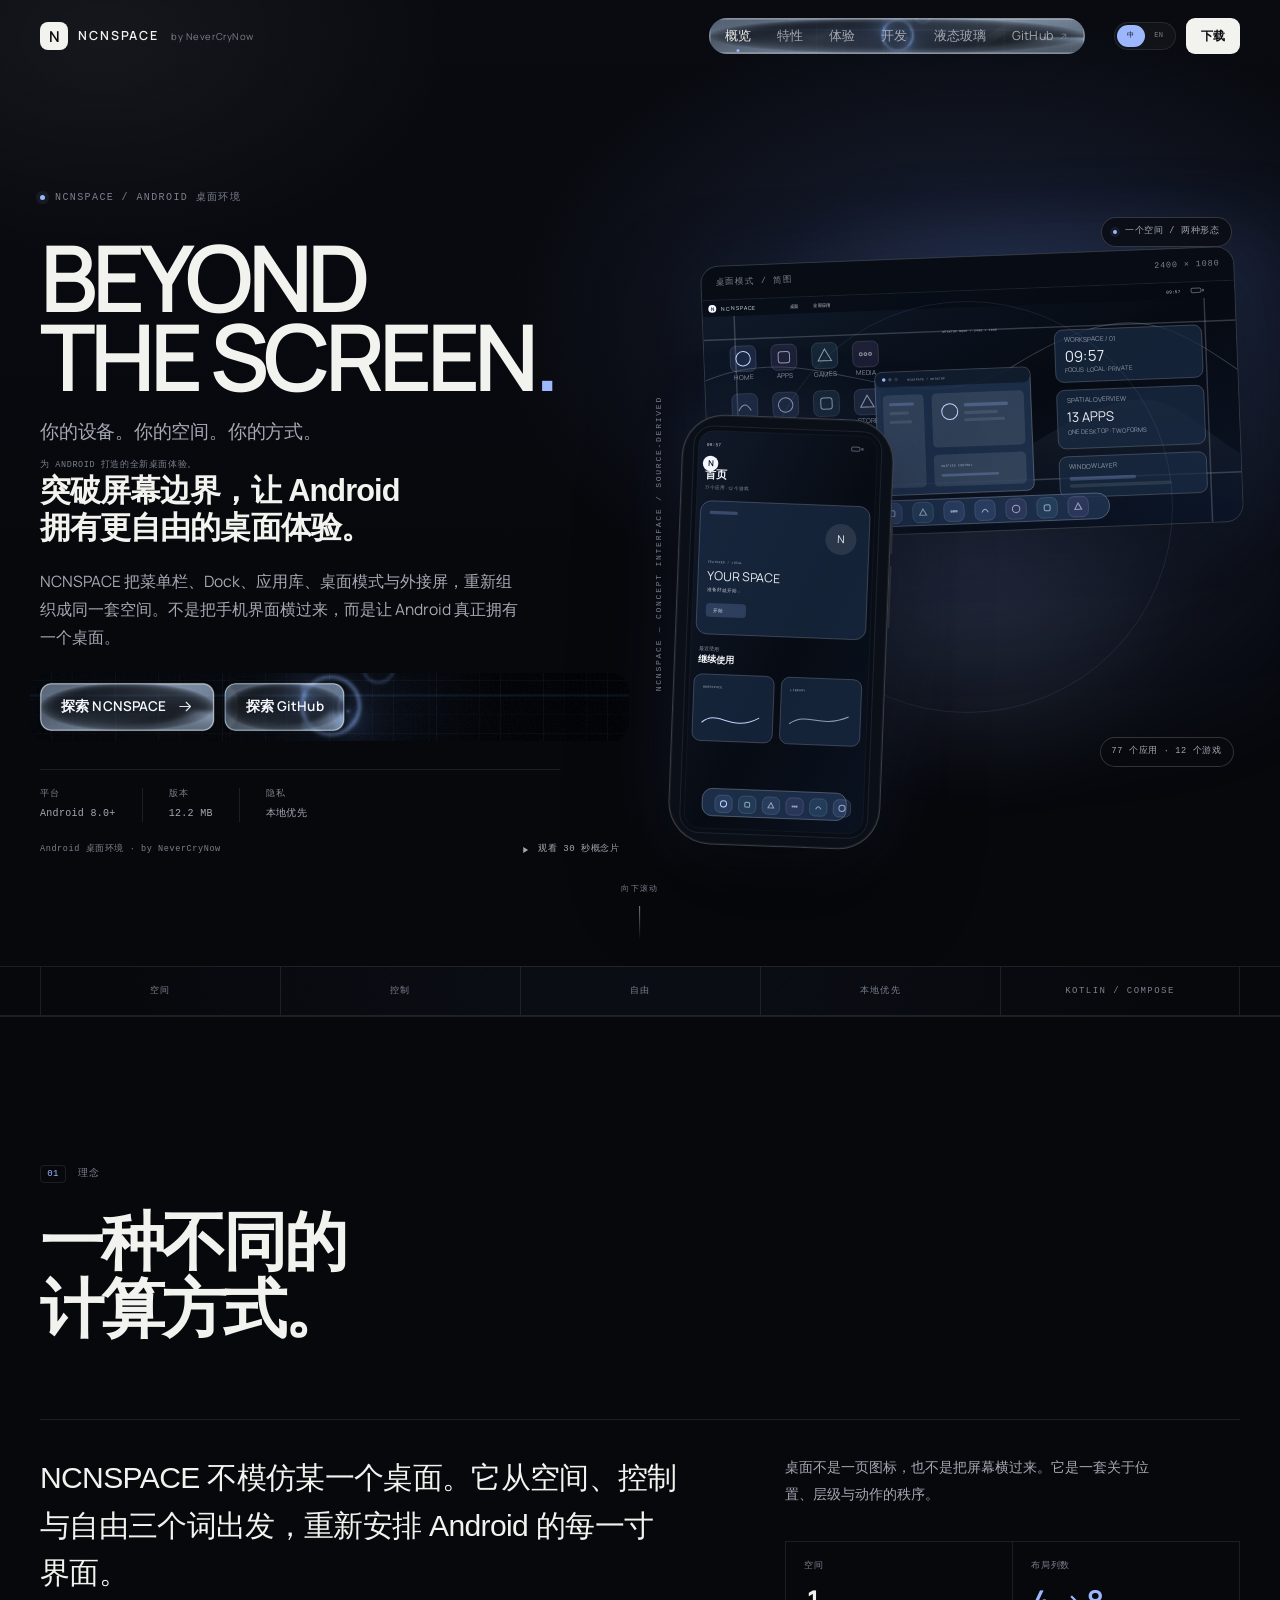
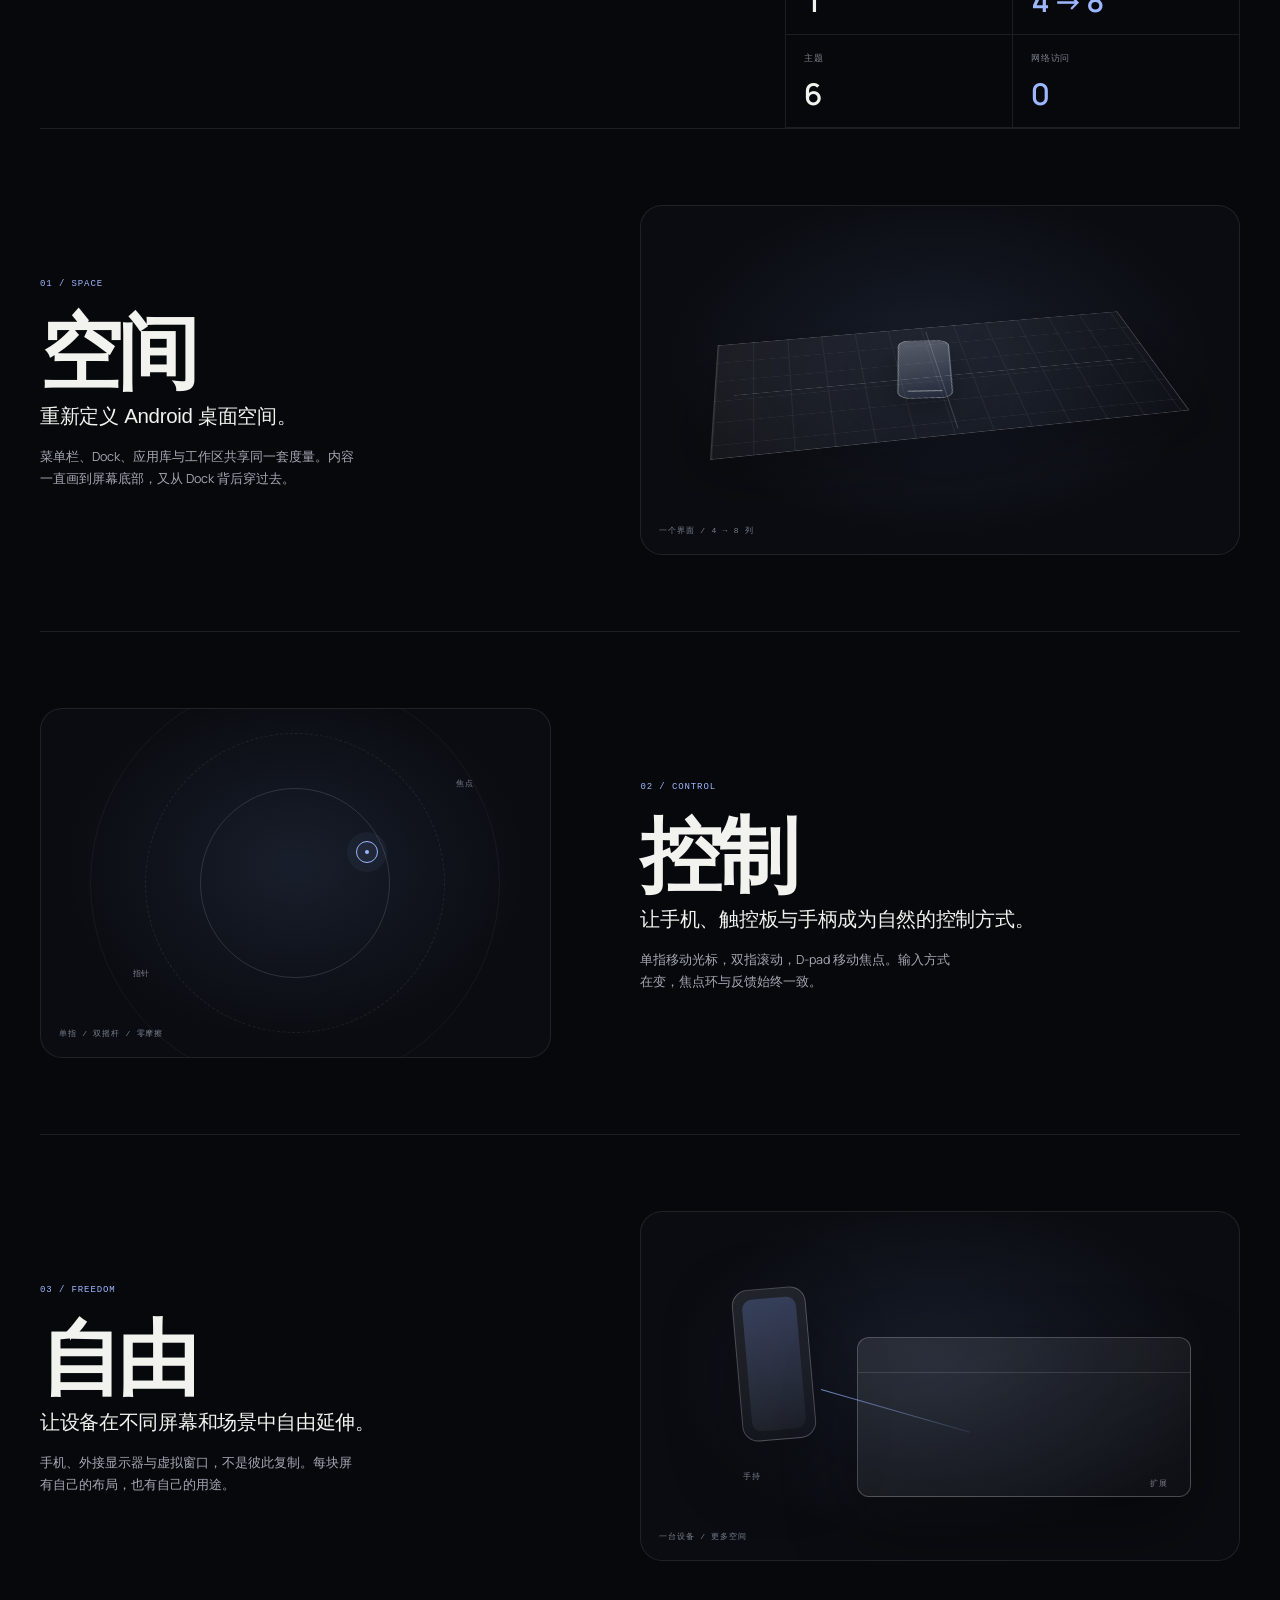
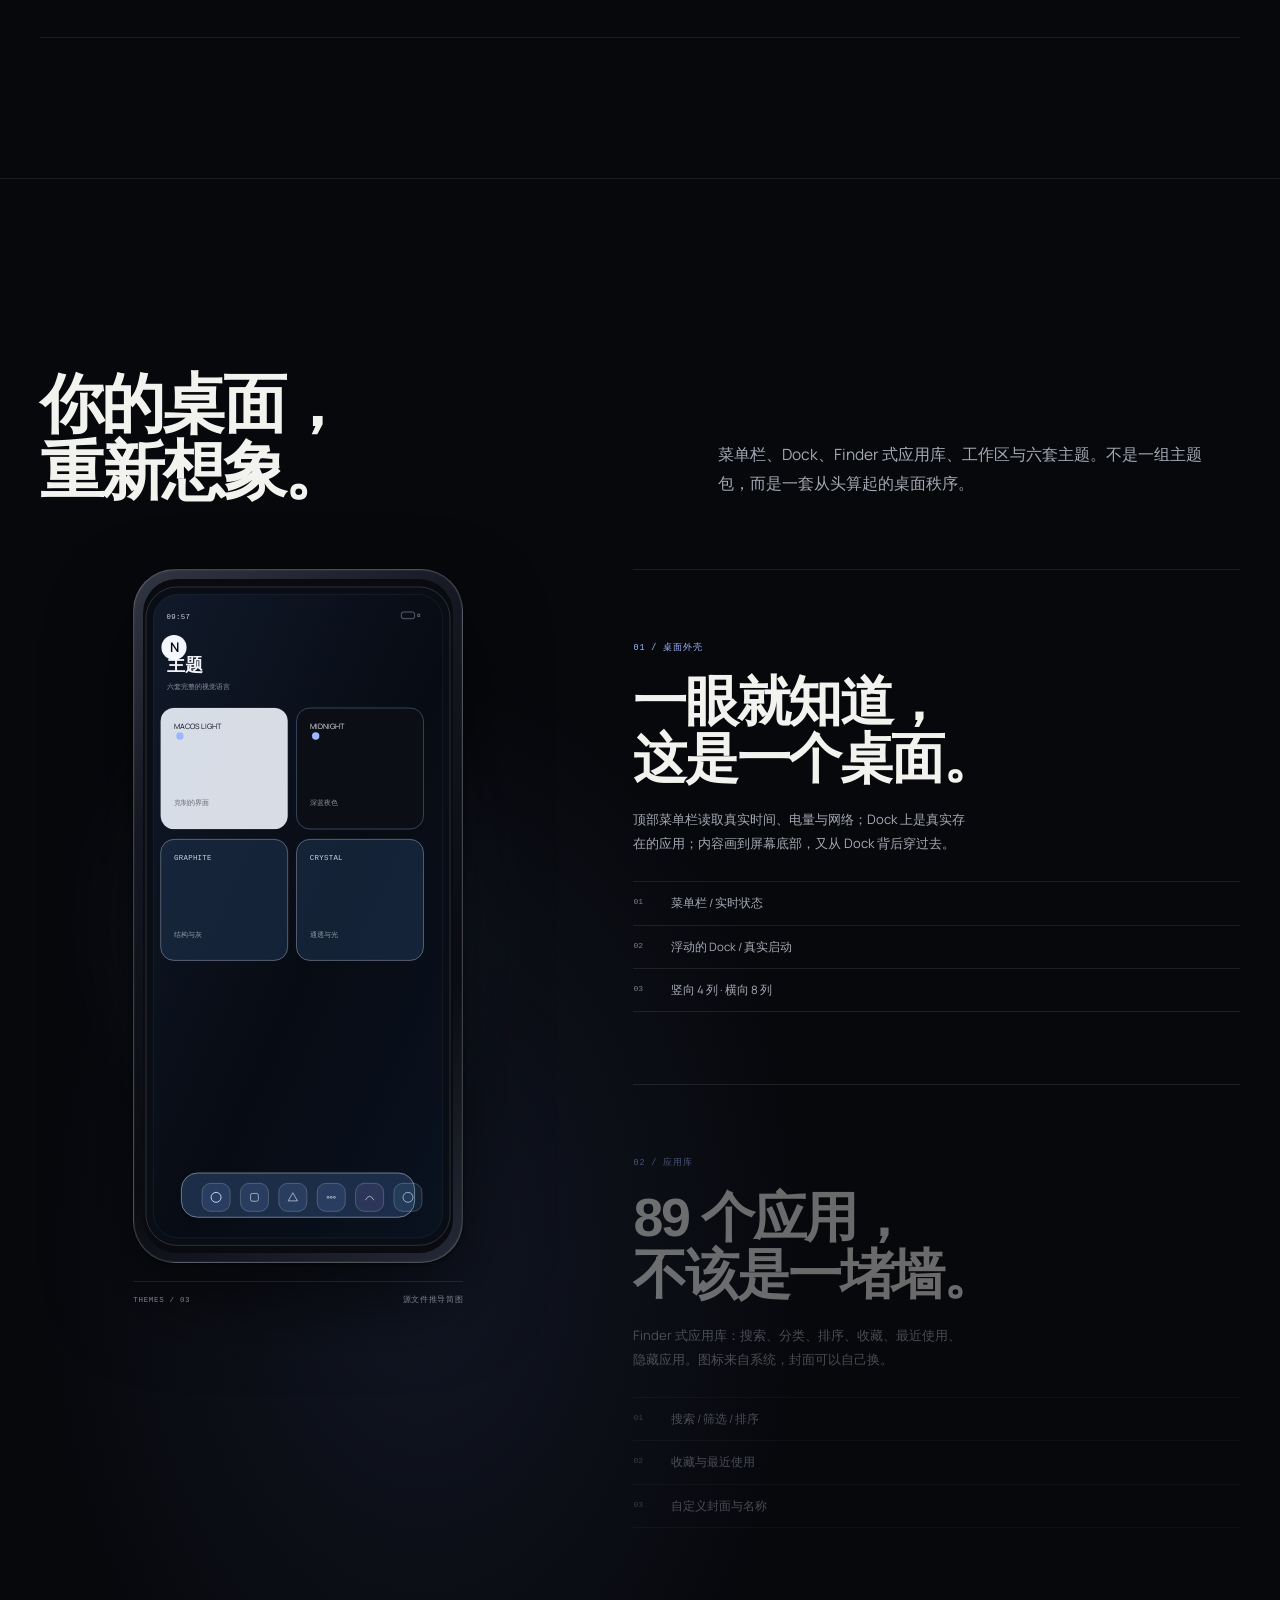
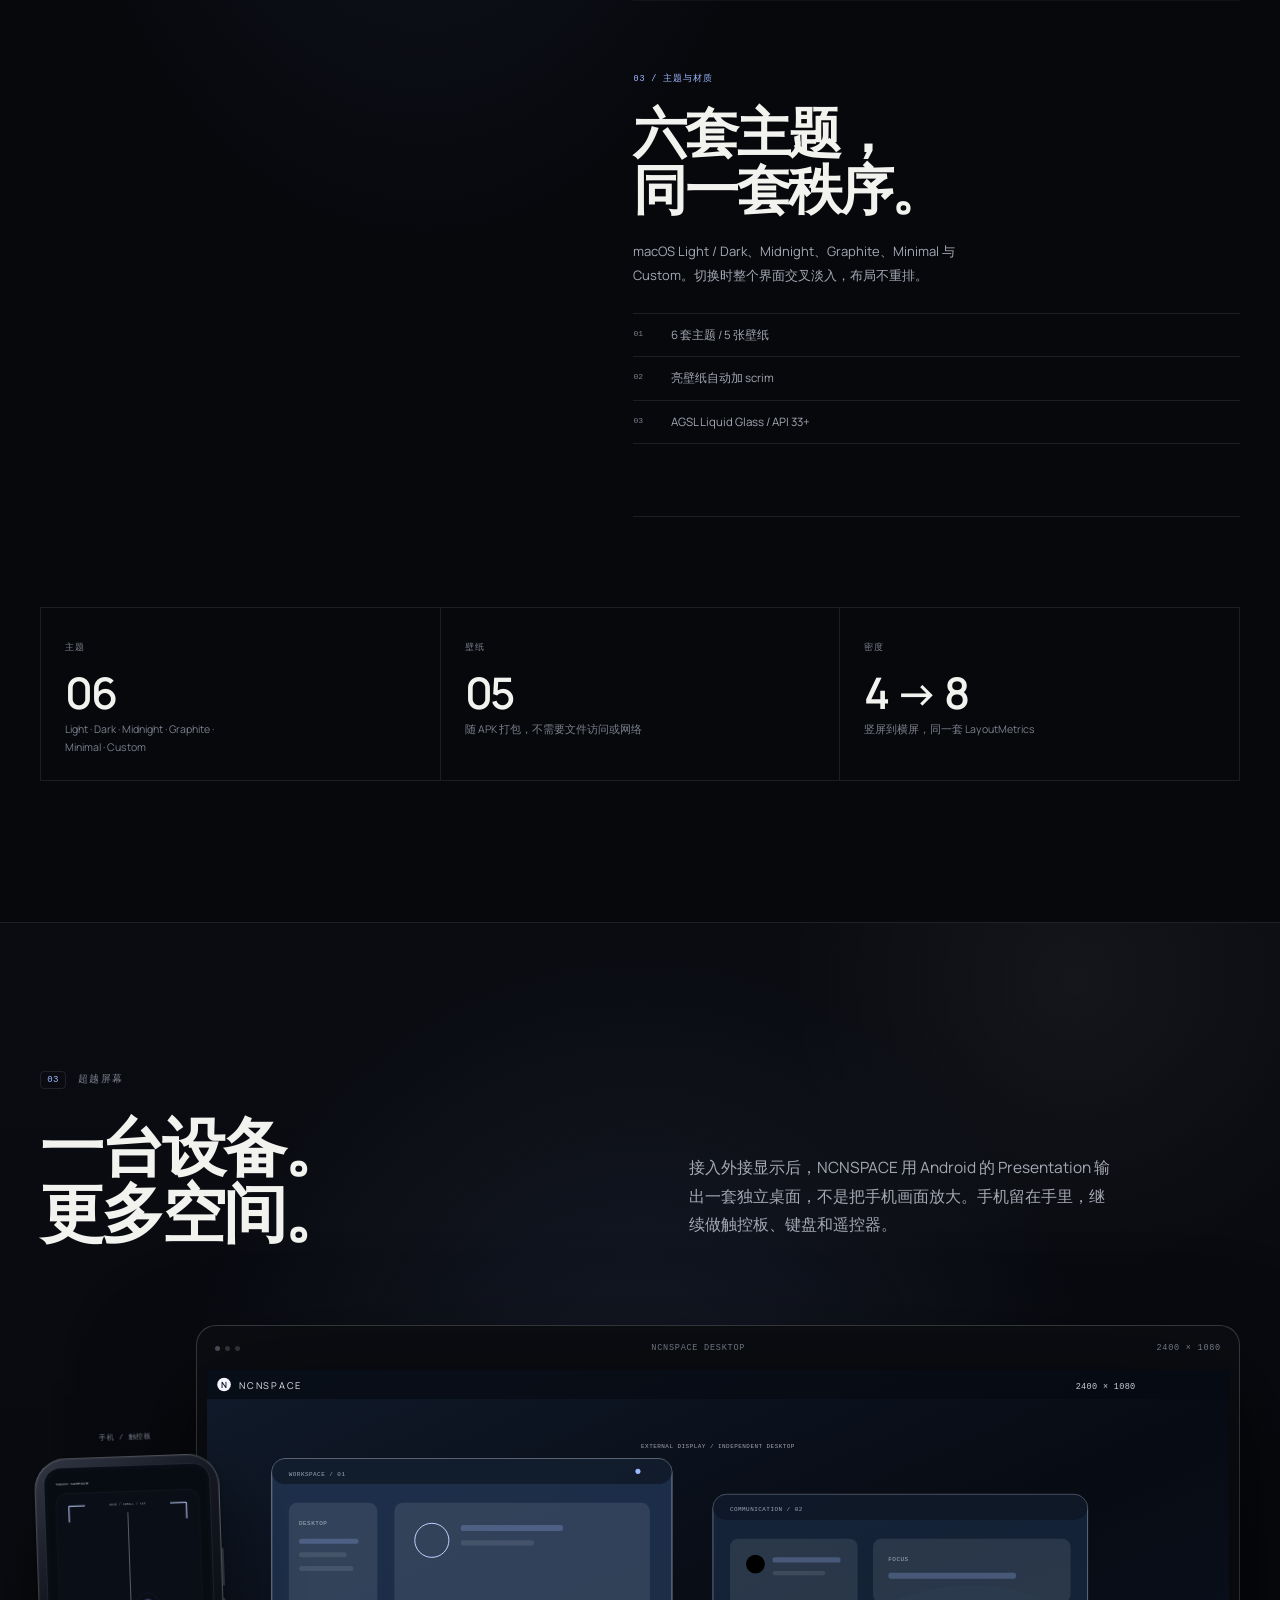
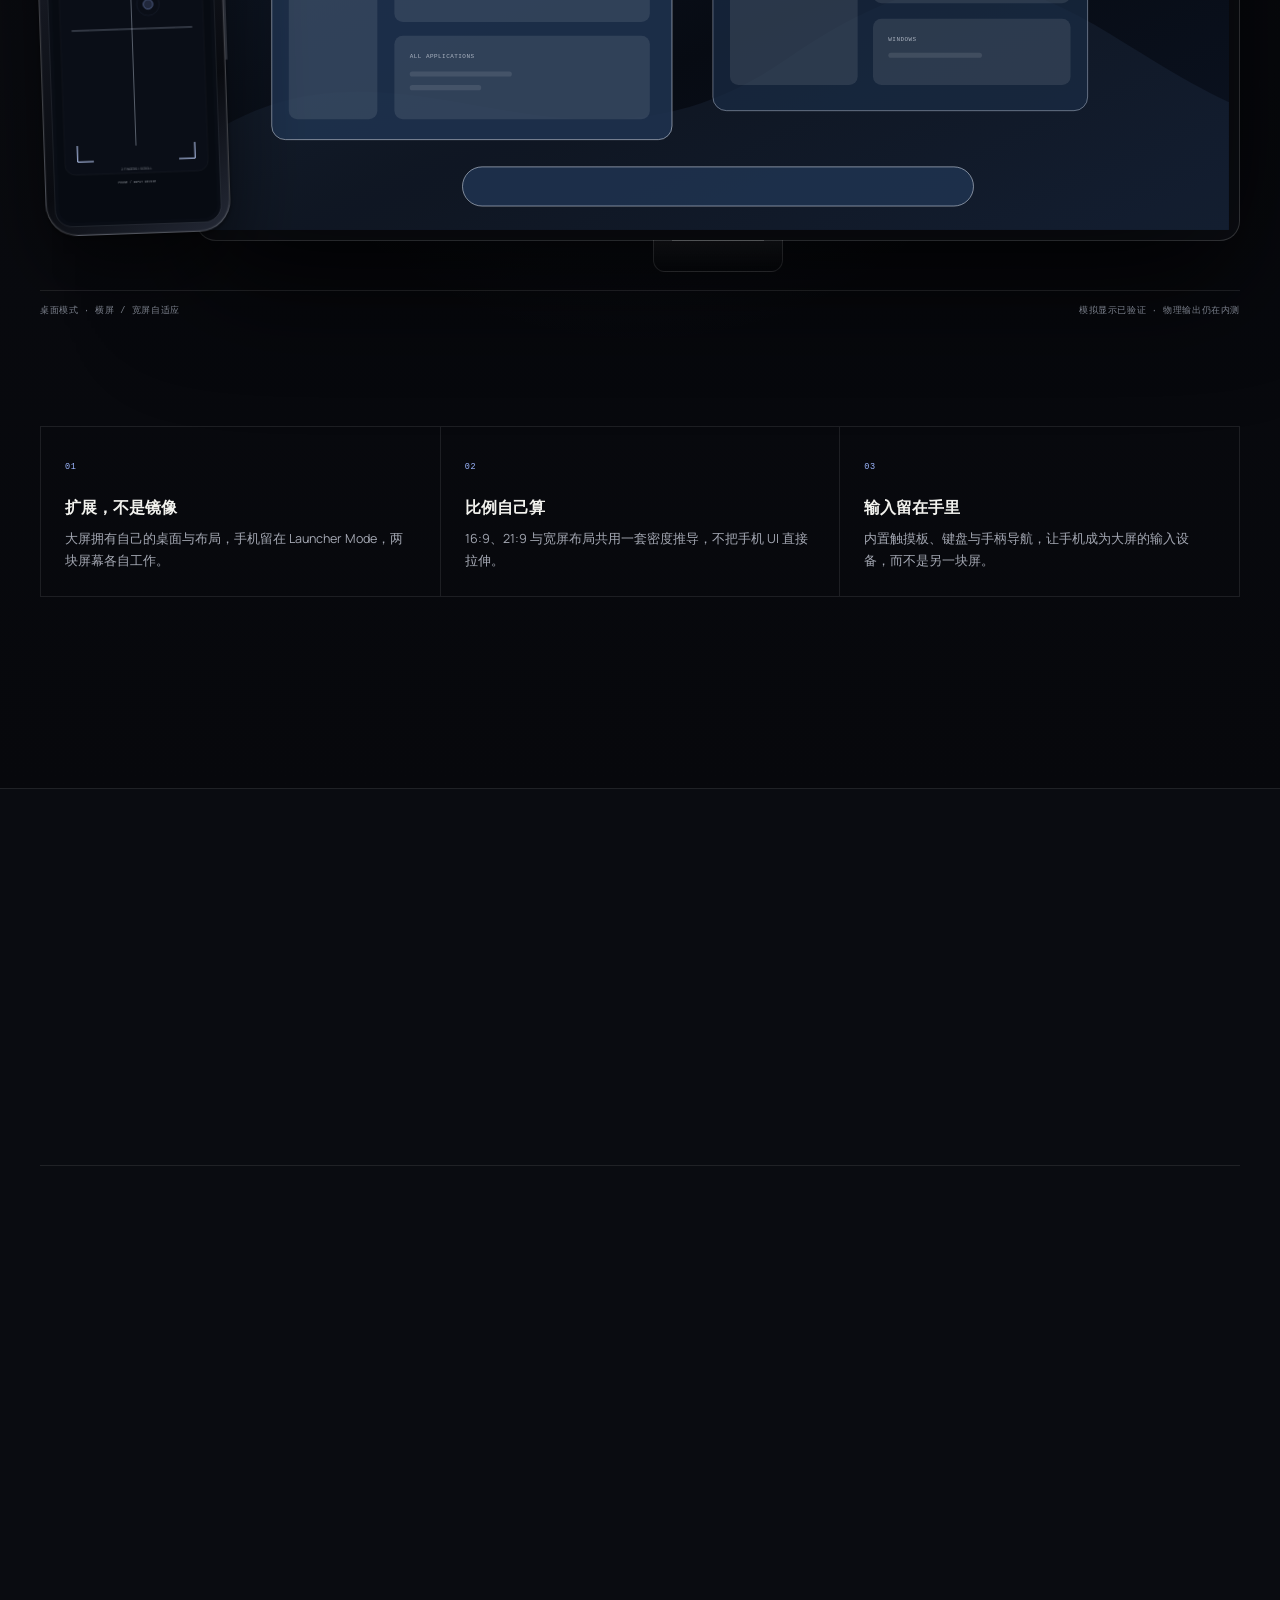
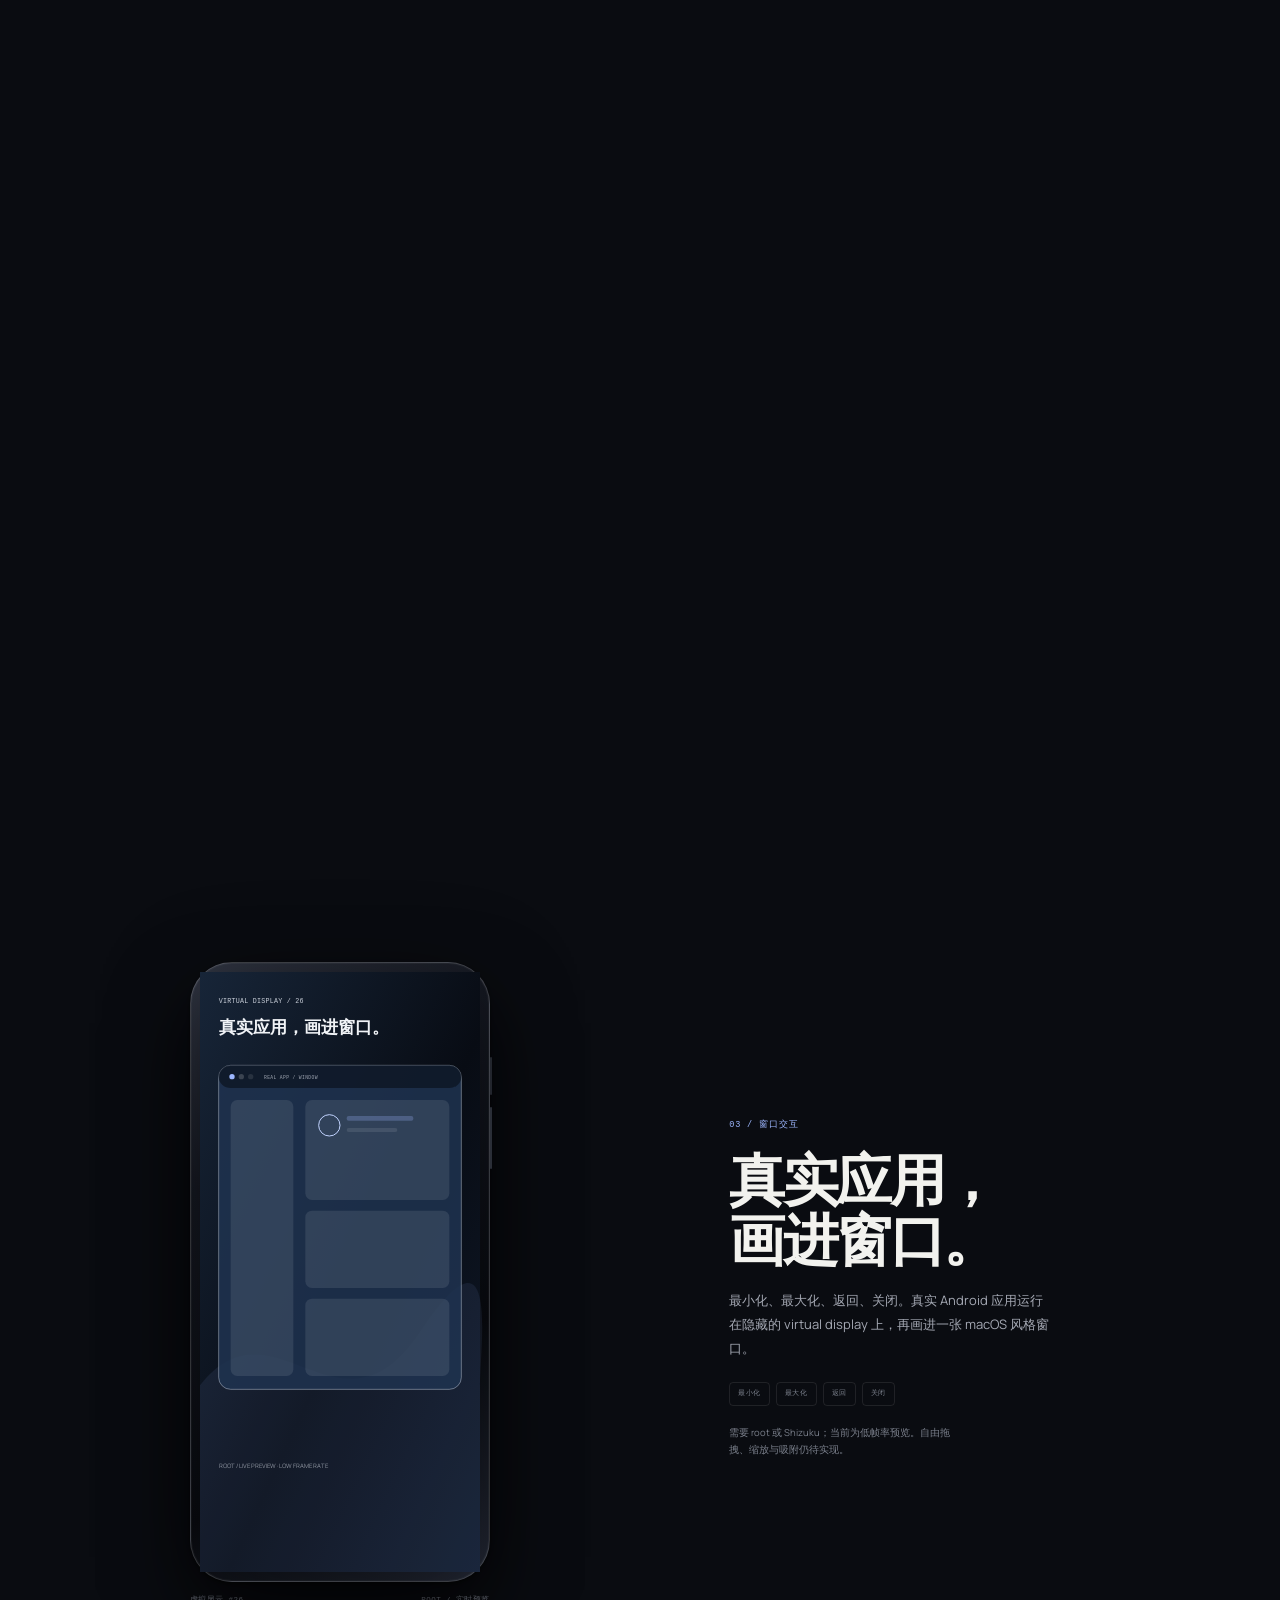
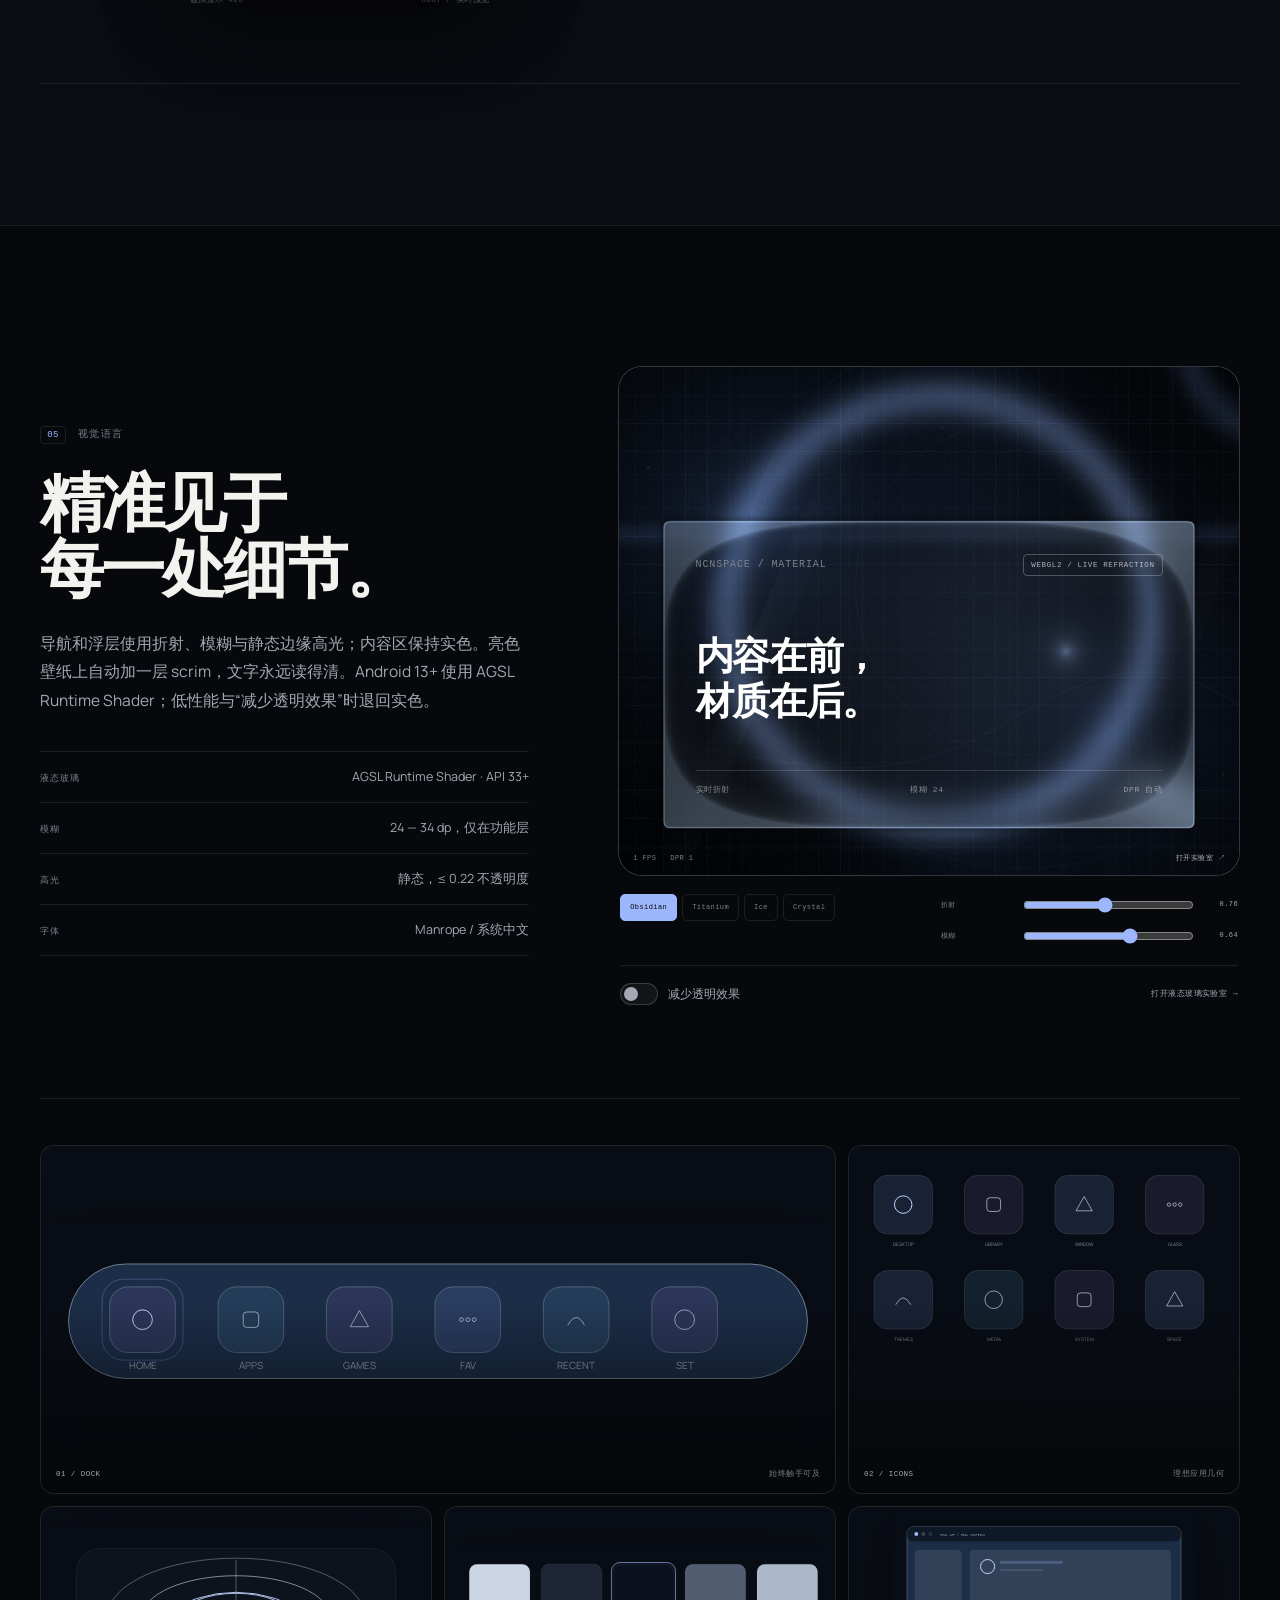
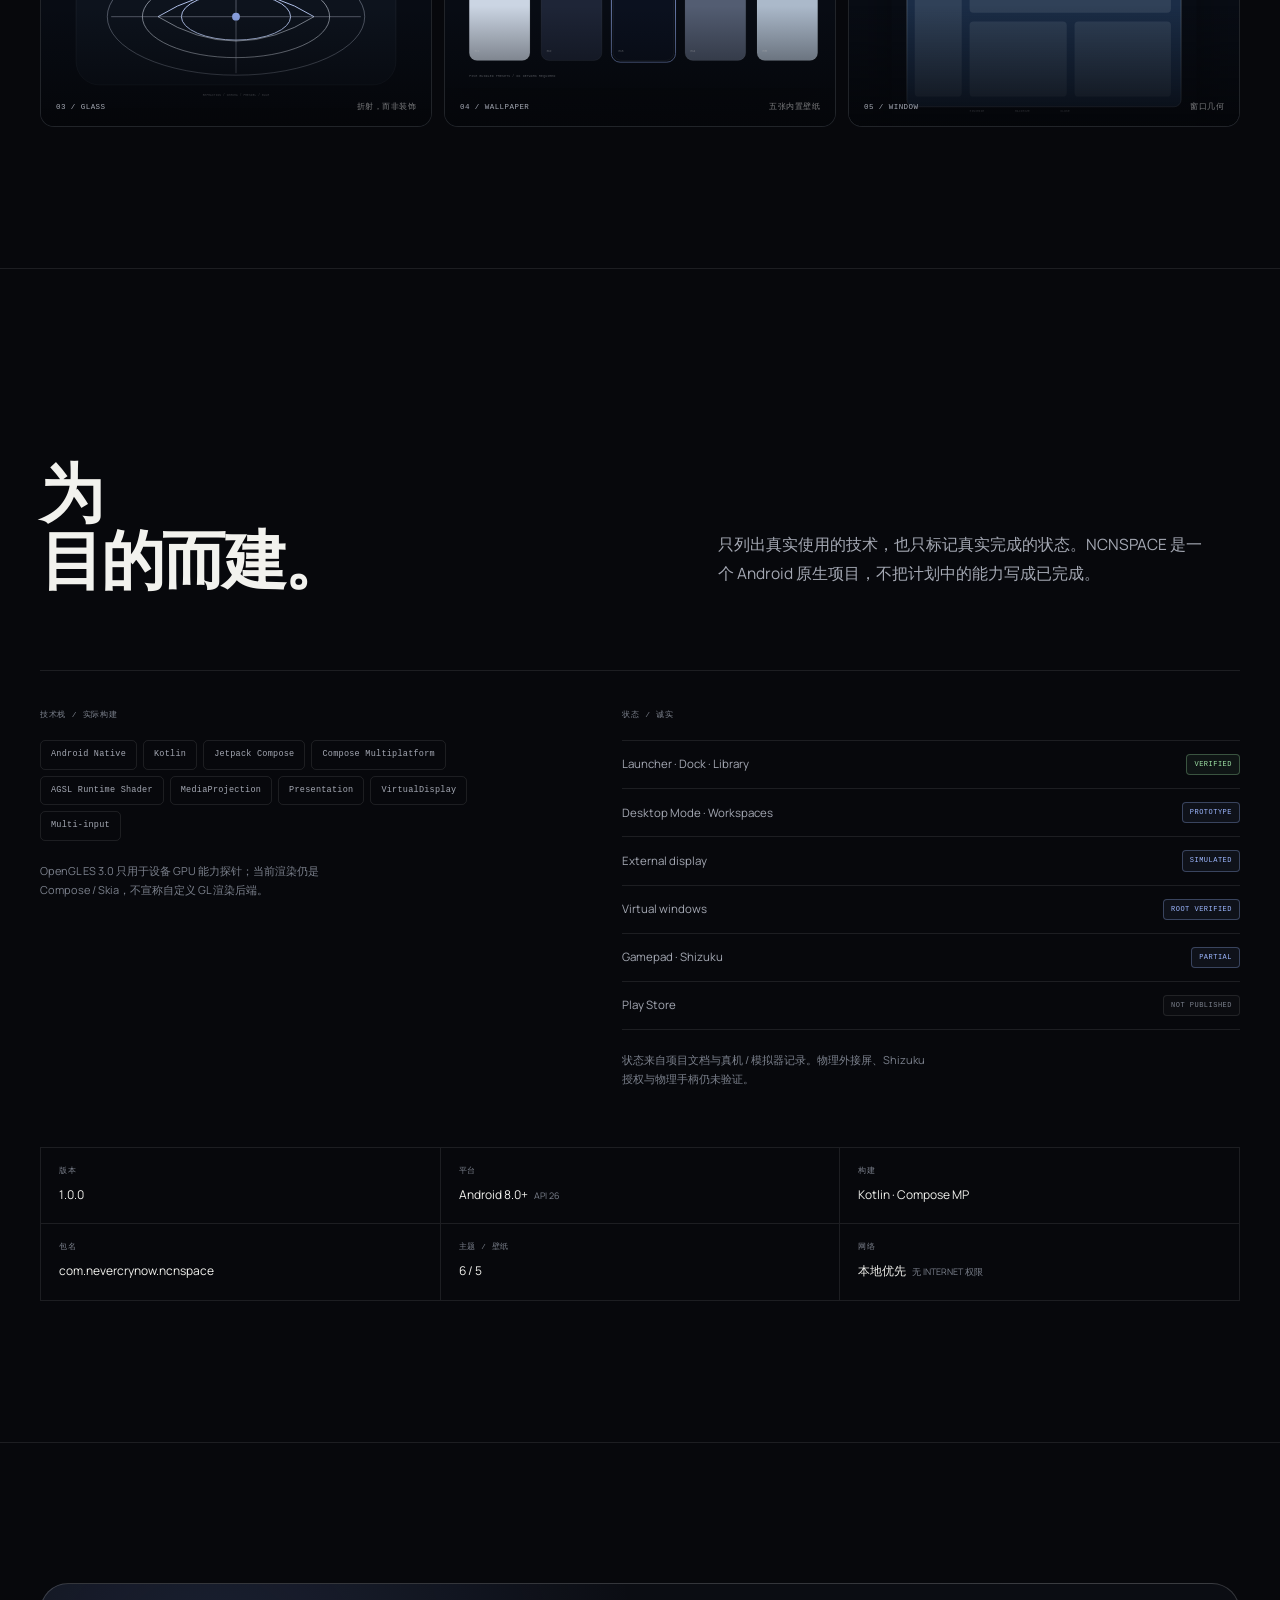
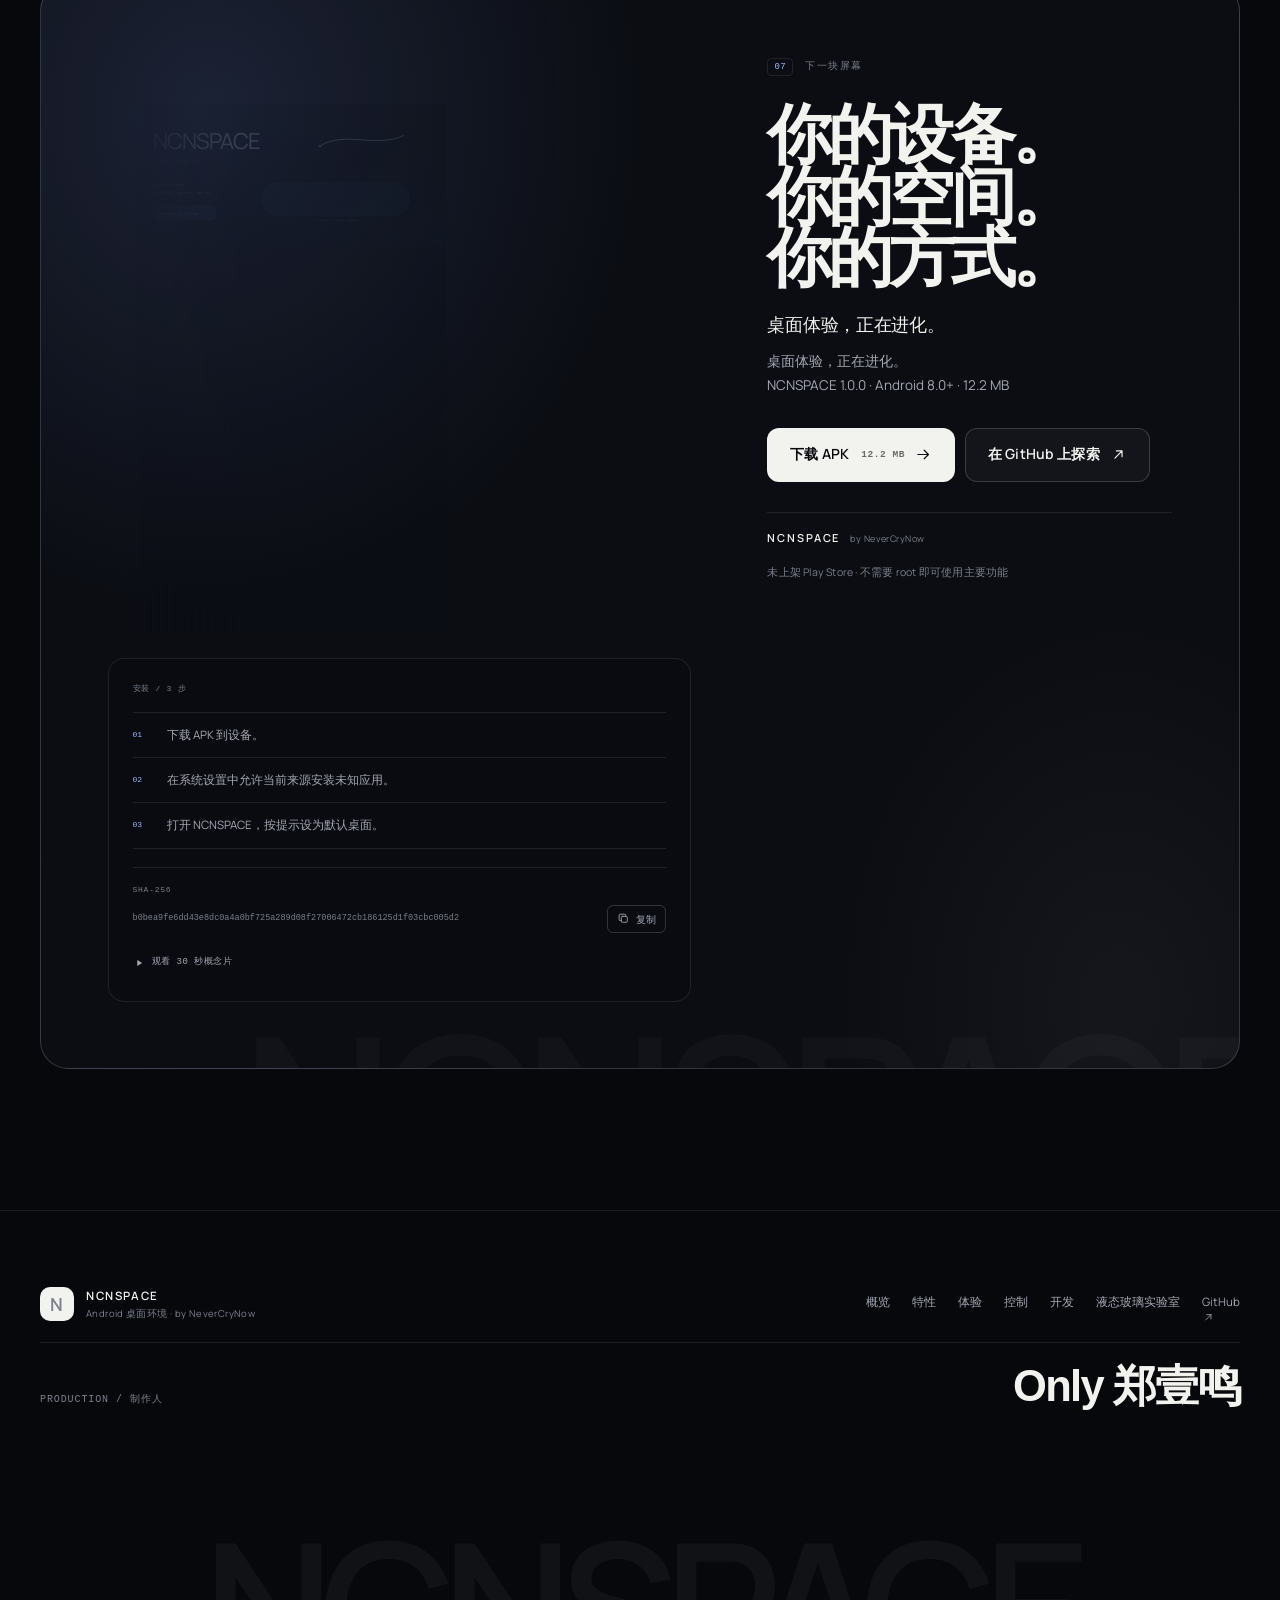
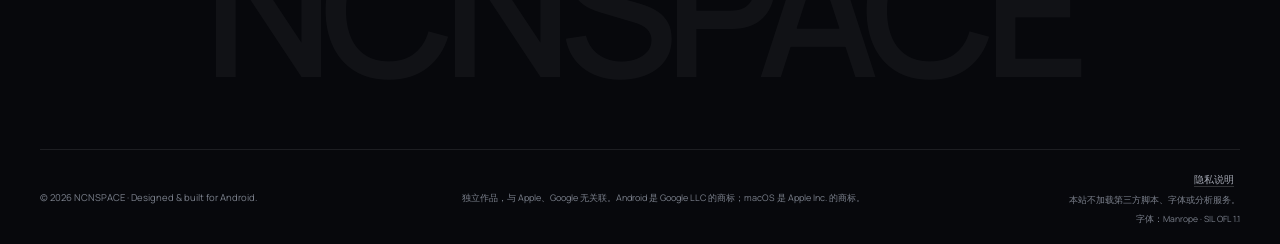
==== index.html @ fc3f028e "NCNSPACE official site: liquid glass engine, schematics, bilingual UI" ====
<!doctype html>
<html lang="zh-CN" class="no-js">
<head>
<meta charset="utf-8">
<meta name="viewport" content="width=device-width, initial-scale=1, viewport-fit=cover">
<title>NCNSPACE — BEYOND THE SCREEN.</title>
<meta name="description" content="NCNSPACE 1.0 — 突破屏幕边界，让 Android 拥有更自由的桌面体验。Android Desktop Environment by NeverCryNow.">
<meta name="theme-color" content="#07080c">
<meta name="color-scheme" content="dark">
<meta name="application-name" content="NCNSPACE">
<meta name="apple-mobile-web-app-title" content="NCNSPACE">
<meta name="apple-mobile-web-app-status-bar-style" content="black-translucent">
<meta name="referrer" content="strict-origin-when-cross-origin">
<meta http-equiv="Content-Security-Policy" content="default-src 'self'; img-src 'self' data:; media-src 'self'; font-src 'self'; style-src 'self' 'unsafe-inline'; script-src 'self' 'unsafe-inline'; connect-src 'self'; object-src 'none'; base-uri 'self'; form-action 'none'">
<meta property="og:type" content="website">
<meta property="og:url" content="https://zym-cpu.github.io/ncnspace/">
<meta property="og:site_name" content="NCNSPACE">
<meta property="og:title" content="NCNSPACE — BEYOND THE SCREEN.">
<meta property="og:description" content="突破屏幕边界，让 Android 拥有更自由的桌面体验。Android Desktop Environment by NeverCryNow.">
<meta property="og:image" content="https://zym-cpu.github.io/ncnspace/assets/img/icon-512.png">
<meta property="og:image:width" content="512">
<meta property="og:image:height" content="512">
<meta name="twitter:card" content="summary_large_image">
<meta name="twitter:title" content="NCNSPACE — BEYOND THE SCREEN.">
<meta name="twitter:description" content="Android Desktop Environment by NeverCryNow.">
<meta name="twitter:image" content="https://zym-cpu.github.io/ncnspace/assets/img/icon-512.png">
<link rel="canonical" href="https://zym-cpu.github.io/ncnspace/">
<link rel="icon" href="assets/img/icon-64.png" type="image/png">
<link rel="apple-touch-icon" href="assets/img/icon-180.png">
<link rel="manifest" href="manifest.webmanifest">
<link rel="preload" href="assets/fonts/Manrope-SemiBold.ttf" as="font" type="font/ttf" crossorigin>
<link rel="preload" href="assets/fonts/Manrope-Regular.ttf" as="font" type="font/ttf" crossorigin>
<link rel="preload" href="assets/img/home-840.jpg" as="image" imagesrcset="assets/img/home-560.jpg 560w, assets/img/home-840.jpg 840w, assets/img/home-1120.jpg 1120w" imagesizes="(max-width:600px) 200px, (max-width:980px) 240px, 280px">
<script>
  try {
    var savedLang = localStorage.getItem('ncn-lang') === 'en' ? 'en' : 'zh';
    document.documentElement.lang = savedLang === 'zh' ? 'zh-CN' : 'en';
    document.documentElement.dataset.lang = savedLang;
  } catch (error) { document.documentElement.lang = 'zh-CN'; document.documentElement.dataset.lang = 'zh'; }
</script>
<link rel="stylesheet" href="styles.css?v=20261117g">
<script>document.documentElement.classList.replace('no-js', 'js');</script>
<script type="application/ld+json">
{
  "@context": "https://schema.org",
  "@type": "SoftwareApplication",
  "name": "NCNSPACE",
  "alternateName": "Ncn Space",
  "softwareVersion": "1.0.0",
  "applicationCategory": "UtilitiesApplication",
  "operatingSystem": "Android 8.0+",
  "description": "突破屏幕边界，让 Android 拥有更自由的桌面体验。Android Desktop Environment by NeverCryNow.",
  "author": { "@type": "Person", "name": "NeverCryNow" },
  "offers": { "@type": "Offer", "price": "0", "priceCurrency": "CNY" }
}
</script>
<noscript><style>
  .menu-toggle{display:none!important}
  .desktop-nav{display:flex!important;position:static;flex-direction:row;background:none;border:0;padding:0;gap:18px}
  .desktop-nav a{font-size:12px}
  .mobile-menu{display:none!important}
</style></noscript>
</head>
<body>
<a class="skip-link" href="#main">跳到主要内容</a>

<svg class="icon-sprite" aria-hidden="true" xmlns="http://www.w3.org/2000/svg">
  <symbol id="i-arrow" viewBox="0 0 24 24"><path d="M4 12h15M13 6l6 6-6 6"/></symbol>
  <symbol id="i-external" viewBox="0 0 24 24"><path d="M7 17 17 7M9 7h8v8"/></symbol>
  <symbol id="i-play" viewBox="0 0 24 24"><path d="M8.5 6.2v11.6L18.2 12 8.5 6.2Z" fill="currentColor" stroke="none"/></symbol>
  <symbol id="i-chevron" viewBox="0 0 24 24"><path d="m9.5 6 6 6-6 6"/></symbol>
  <symbol id="i-copy" viewBox="0 0 24 24"><rect x="8" y="8" width="11" height="11" rx="2"/><path d="M16 8V6a2 2 0 0 0-2-2H6a2 2 0 0 0-2 2v8a2 2 0 0 0 2 2h2"/></symbol>
  <symbol id="i-check" viewBox="0 0 24 24"><path d="m5 12.5 4.2 4.2L19 7"/></symbol>
  <symbol id="i-close" viewBox="0 0 24 24"><path d="m6 6 12 12M18 6 6 18"/></symbol>
</svg>

<header class="site-header" data-header>
  <div class="shell header-inner">
    <a class="brand" href="#overview" aria-label="NCNSPACE 首页">
      <span class="brand-mark" aria-hidden="true">N</span>
      <span class="brand-name">NCNSPACE</span>
      <span class="brand-by">by NeverCryNow</span>
    </a>
    <div class="nav-liquid-wrap" data-nav-liquid>
      <canvas class="nav-liquid-canvas" data-nav-liquid-canvas aria-hidden="true"></canvas>
      <nav class="desktop-nav" aria-label="主导航" data-nav>
        <a href="#overview">Overview</a>
        <a href="#features">Features</a>
        <a href="#experience">Experience</a>
        <a href="#development">Development</a>
        <a href="liquid-glass-lab/">Liquid Glass</a>
        <a class="nav-external" href="https://github.com/zym-cpu/ncnspace" target="_blank" rel="noopener">GitHub <svg class="icon" aria-hidden="true"><use href="#i-external"/></svg></a>
      </nav>
    </div>
    <div class="header-actions">
      <div class="lang-switch header-lang" data-lang-switch role="group" aria-label="语言 / Language">
        <button type="button" data-lang="zh" aria-pressed="true">中</button>
        <button type="button" data-lang="en" aria-pressed="false">EN</button>
      </div>
      <a class="btn btn-primary btn-small" href="#download">Download</a>
      <button class="menu-toggle" type="button" aria-label="打开菜单" aria-expanded="false" aria-controls="mobile-menu" data-menu-toggle>
        <span></span><span></span>
      </button>
    </div>
  </div>
  <span class="scroll-progress" data-scroll-progress aria-hidden="true"></span>
</header>

<aside class="chapter-rail" data-chapters aria-label="章节导航">
  <a href="#overview" data-chapter="overview"><span>01</span><b>Overview</b></a>
  <a href="#features" data-chapter="features"><span>02</span><b>Philosophy</b></a>
  <a href="#experience" data-chapter="experience"><span>03</span><b>Experience</b></a>
  <a href="#beyond" data-chapter="beyond"><span>04</span><b>Beyond</b></a>
  <a href="#control" data-chapter="control"><span>05</span><b>Control</b></a>
  <a href="#visual" data-chapter="visual"><span>06</span><b>Visual</b></a>
  <a href="#development" data-chapter="development"><span>07</span><b>Development</b></a>
  <a href="#download" data-chapter="download"><span>08</span><b>Final</b></a>
  <a class="chapter-lab" href="liquid-glass-lab/"><span>09</span><b>Lab ↗</b></a>
</aside>

<div class="mobile-menu" id="mobile-menu" data-mobile-menu aria-hidden="true" tabindex="-1">
  <nav aria-label="移动端导航">
    <a href="#overview"><span>01</span>Overview</a>
    <a href="#features"><span>02</span>Features</a>
    <a href="#experience"><span>03</span>Experience</a>
    <a href="#development"><span>04</span>Development</a>
    <a href="liquid-glass-lab/"><span>05</span>Liquid Glass</a>
    <a href="https://github.com/zym-cpu/ncnspace" target="_blank" rel="noopener"><span>06</span>GitHub <svg class="icon" aria-hidden="true"><use href="#i-external"/></svg></a>
    <a href="#download"><span>07</span>Download</a>
  </nav>
  <div class="lang-switch mobile-lang" data-lang-switch role="group" aria-label="语言 / Language">
    <button type="button" data-lang="zh" aria-pressed="true">中文</button>
    <button type="button" data-lang="en" aria-pressed="false">English</button>
  </div>
  <div class="mobile-menu-foot">
    <p>NCNSPACE 1.0.0 · Android 8.0+</p>
    <p>Android Desktop Environment · by NeverCryNow</p>
  </div>
</div>

<main id="main">
  <section class="hero" id="overview" aria-labelledby="hero-title">
    <div class="hero-bg" aria-hidden="true"></div>
    <div class="shell hero-grid">
      <div class="hero-copy">
        <p class="eyebrow"><span class="eyebrow-dot"></span>NCNSPACE / ANDROID DESKTOP ENVIRONMENT</p>
        <h1 class="display" id="hero-title">
          <span>BEYOND</span>
          <span>THE SCREEN<i>.</i></span>
        </h1>
        <p class="hero-sub">Your Device. Your Space. Your Way.</p>
        <p class="hero-intro">A new desktop experience, built for Android.</p>
        <p class="hero-cn">突破屏幕边界，让 Android 拥有更自由的桌面体验。</p>
        <p class="lede">NCNSPACE 把菜单栏、Dock、应用库、桌面模式与外接屏，重新组织成同一套空间。不是把手机界面横过来，而是让 Android 真正拥有一个桌面。</p>
        <div class="hero-actions" data-hero-actions>
          <canvas class="actions-liquid-canvas" data-actions-liquid aria-hidden="true"></canvas>
          <a class="btn btn-primary" href="#experience">
            Explore NCNSPACE
            <svg class="icon" aria-hidden="true"><use href="#i-arrow"/></svg>
          </a>
          <a class="btn btn-secondary" href="https://github.com/zym-cpu/ncnspace" target="_blank" rel="noopener">Explore GitHub</a>
        </div>
        <ul class="hero-meta" aria-label="产品概要">
          <li><span>Platform</span>Android 8.0+</li>
          <li><span>Build</span>12.2 MB</li>
          <li><span>Privacy</span>本地优先</li>
        </ul>
        <div class="hero-foot">
          <p class="hero-signature">Android Desktop Environment · by NeverCryNow</p>
          <button class="text-link" type="button" data-open-film>
            <svg class="icon" aria-hidden="true"><use href="#i-play"/></svg>
            Watch the 30s film
          </button>
        </div>
      </div>

      <div class="hero-stage" data-tilt>
        <div class="stage-glow" aria-hidden="true"></div>
        <div class="stage-desktop">
          <div class="stage-desktop-bar">
            <span>DESKTOP MODE / SCHEMATIC</span>
            <span>2400 × 1080</span>
          </div>
          <svg class="schematic schematic-desktop" viewBox="0 0 1200 540" role="img" aria-label="NCNSPACE 桌面模式理想示意图">
      <defs>
        <linearGradient id="heroDesktop-bg" x1="0" y1="0" x2="1" y2="1">
          <stop offset="0" stop-color="#101b2b"/><stop offset=".52" stop-color="#060a12"/><stop offset="1" stop-color="#0b1426"/>
        </linearGradient>
        <linearGradient id="heroDesktop-wall" x1="0" y1="0" x2="0" y2="1">
          <stop offset="0" stop-color="#b9c8da" stop-opacity=".16"/><stop offset="1" stop-color="#57708f" stop-opacity=".03"/>
        </linearGradient>
      </defs>
      <rect width="1200" height="540" fill="url(#heroDesktop-bg)"/>
      <g opacity=".58">
        <rect x="0" y="88" width="1200" height="1" class="s-line"/>
        <rect x="0" y="430" width="1200" height="1" class="s-line"/>
        <rect x="70" y="36" width="1" height="504" class="s-line"/>
        <rect x="1130" y="36" width="1" height="504" class="s-line"/>
        <path d="M0 420 C240 300 430 520 730 350 S1040 280 1200 390 L1200 540 L0 540Z" fill="url(#heroDesktop-wall)"/>
        <path d="M0 180 C260 80 450 310 700 170 S1040 80 1200 200" class="s-line"/>
      </g>
      <rect y="0" width="1200" height="36" fill="rgba(6,10,18,.72)"/>
      <circle cx="22" cy="18" r="9" fill="#f4f7ff"/><text x="18" y="22" font-size="11" fill="#070b12" font-family="Manrope, sans-serif" font-weight="700">N</text>
      <text x="42" y="23" font-size="12" class="s-text-bright" font-family="Manrope, sans-serif" letter-spacing="2">NCNSPACE</text>
      <text x="196" y="23" font-size="12" class="s-text">桌面</text><text x="250" y="23" font-size="12" class="s-text">全部应用</text>
      <text x="1046" y="23" font-size="12" class="s-text">09:57</text>
      <rect x="1102" y="13" width="22" height="10" rx="3" class="s-line"/><rect x="1127" y="16" width="3" height="4" rx="1" class="s-line"/>
      <rect x="58" y="104" width="58" height="58" rx="13.92" class="s-panel"/><circle cx="87.0" cy="133.0" r="16.240000000000002" class="s-accent"/><text x="87.0" y="180" text-anchor="middle" font-size="15" class="s-text-dim">HOME</text><rect x="150" y="104" width="58" height="58" rx="13.92" class="s-panel"/><rect x="166.24" y="120.24000000000001" width="25.52" height="25.52" rx="5.800000000000001" class="s-line-strong"/><text x="179.0" y="180" text-anchor="middle" font-size="15" class="s-text-dim">APPS</text><rect x="242" y="104" width="58" height="58" rx="13.92" class="s-panel"/><path d="M271.0 117.92 L286.08 144.6 L255.92 144.6 Z" class="s-line-strong"/><text x="271.0" y="180" text-anchor="middle" font-size="15" class="s-text-dim">GAMES</text><rect x="334" y="104" width="58" height="58" rx="13.92" class="s-panel"/><circle cx="352.56" cy="133.0" r="3.19" class="s-line-strong"/><circle cx="363.0" cy="133.0" r="3.19" class="s-line-strong"/><circle cx="373.44" cy="133.0" r="3.19" class="s-line-strong"/><text x="363.0" y="180" text-anchor="middle" font-size="15" class="s-text-dim">MEDIA</text><rect x="58" y="212" width="58" height="58" rx="13.92" class="s-panel"/><path d="M73.08 250.28 Q87.0 224.76 100.92 250.28" class="s-line-strong"/><text x="87.0" y="288" text-anchor="middle" font-size="15" class="s-text-dim">FILES</text><rect x="150" y="212" width="58" height="58" rx="13.92" class="s-panel"/><circle cx="179.0" cy="241.0" r="16.240000000000002" class="s-line-strong"/><text x="179.0" y="288" text-anchor="middle" font-size="15" class="s-text-dim">NOTES</text><rect x="242" y="212" width="58" height="58" rx="13.92" class="s-panel"/><rect x="258.24" y="228.24" width="25.52" height="25.52" rx="5.800000000000001" class="s-line-strong"/><text x="271.0" y="288" text-anchor="middle" font-size="15" class="s-text-dim">SETTINGS</text><rect x="334" y="212" width="58" height="58" rx="13.92" class="s-panel"/><path d="M363.0 225.92 L378.08 252.6 L347.92 252.6 Z" class="s-line-strong"/><text x="363.0" y="288" text-anchor="middle" font-size="15" class="s-text-dim">STORE</text>
      
      <rect x="790" y="96" width="332" height="118" rx="18" class="s-glass"/>
      <text x="812" y="124" font-size="15" class="s-text-dim">WORKSPACE / 01</text>
      <text x="812" y="168" font-size="34" class="s-text-bright" font-family="Manrope, sans-serif">09:57</text>
      <text x="812" y="192" font-size="14" class="s-text-dim">FOCUS · LOCAL · PRIVATE</text>
      <rect x="790" y="232" width="332" height="132" rx="18" class="s-glass"/>
      <text x="812" y="260" font-size="15" class="s-text-dim">SPATIAL OVERVIEW</text>
      <text x="812" y="304" font-size="30" class="s-text-bright" font-family="Manrope, sans-serif">13 APPS</text>
      <text x="812" y="332" font-size="14" class="s-text-dim">ONE DESKTOP · TWO FORMS</text>
      <rect x="790" y="382" width="332" height="92" rx="18" class="s-glass"/>
      <text x="812" y="410" font-size="15" class="s-text-dim">WINDOW LAYER</text>
      <rect x="812" y="428" width="150" height="8" rx="4" class="s-fill-2"/>
      <rect x="812" y="444" width="230" height="8" rx="4" class="s-fill"/>
      
      <g>
        <rect x="382" y="176" width="350" height="278" rx="16" class="s-glass-strong"/>
        <rect x="382" y="176" width="350" height="34" rx="16" fill="rgba(8,13,22,.55)"/>
        <circle cx="402" cy="193" r="4" class="s-dot"/><circle cx="416" cy="193" r="4" fill="rgba(255,255,255,.20)"/><circle cx="430" cy="193" r="4" fill="rgba(255,255,255,.12)"/>
        <text x="455" y="197" font-size="11" class="s-micro">NCNSPACE / DESKTOP</text>
        <rect x="398" y="228" width="92" height="210" rx="10" class="s-fill"/>
        <rect x="412" y="246" width="56" height="7" rx="3" class="s-fill-2"/>
        <rect x="412" y="266" width="44" height="7" rx="3" class="s-fill"/>
        <rect x="412" y="286" width="50" height="7" rx="3" class="s-fill"/>
        <rect x="508" y="228" width="208" height="122" rx="10" class="s-fill"/>
        <circle cx="548" cy="270" r="18" class="s-accent"/>
        <rect x="580" y="252" width="100" height="8" rx="4" class="s-fill-2"/>
        <rect x="580" y="270" width="76" height="7" rx="3" class="s-fill"/>
        <rect x="580" y="286" width="92" height="7" rx="3" class="s-fill"/>
        <rect x="508" y="366" width="208" height="72" rx="10" class="s-fill"/>
        <text x="524" y="394" font-size="10" class="s-micro">UNIFIED CONTROL</text>
        <rect x="524" y="410" width="130" height="6" rx="3" class="s-fill-2"/>
      </g>
      <rect x="300" y="466" width="600" height="58" rx="29" class="s-glass-strong"/>
      <rect x="316" y="472" width="46" height="46" rx="14" class="s-panel"/><circle cx="339.0" cy="495.0" r="8.4" class="s-accent"/><rect x="386" y="472" width="46" height="46" rx="14" class="s-panel"/><rect x="402.4" y="488.4" width="13.2" height="13.2" rx="3.0" class="s-line-strong"/><rect x="456" y="472" width="46" height="46" rx="14" class="s-panel"/><path d="M479.0 487.2 L486.8 501.0 L471.2 501.0 Z" class="s-line-strong"/><rect x="526" y="472" width="46" height="46" rx="14" class="s-panel"/><circle cx="543.6" cy="495.0" r="1.65" class="s-line-strong"/><circle cx="549.0" cy="495.0" r="1.65" class="s-line-strong"/><circle cx="554.4" cy="495.0" r="1.65" class="s-line-strong"/><rect x="596" y="472" width="46" height="46" rx="14" class="s-panel"/><path d="M611.8 499.8 Q619.0 486.6 626.2 499.8" class="s-line-strong"/><rect x="666" y="472" width="46" height="46" rx="14" class="s-panel"/><circle cx="689.0" cy="495.0" r="8.4" class="s-line-strong"/><rect x="736" y="472" width="46" height="46" rx="14" class="s-panel"/><rect x="752.4" y="488.4" width="13.2" height="13.2" rx="3.0" class="s-line-strong"/><rect x="806" y="472" width="46" height="46" rx="14" class="s-panel"/><path d="M829.0 487.2 L836.8 501.0 L821.2 501.0 Z" class="s-line-strong"/>
      <text x="600" y="92" text-anchor="middle" font-size="10" class="s-micro">DESKTOP MODE / 2400 × 1080</text>
    </svg>
        </div>
        <div class="stage-phone">
          <div class="phone">
            <svg class="schematic schematic-phone" viewBox="0 0 420 900" role="img" aria-label="NCNSPACE 手机桌面理想示意图">
      <defs><linearGradient id="heroPhone-pbg" x1="0" y1="0" x2="1" y2="1"><stop offset="0" stop-color="#111a2a"/><stop offset=".55" stop-color="#070b13"/><stop offset="1" stop-color="#0a1220"/></linearGradient></defs>
      <rect x="4" y="4" width="412" height="892" rx="42" fill="#090d15" stroke="rgba(226,236,255,.22)"/>
      <rect x="14" y="14" width="392" height="872" rx="34" fill="url(#heroPhone-pbg)" stroke="rgba(255,255,255,.08)"/>
      <text x="32" y="48" font-size="10" class="s-text">09:57</text>
      <rect x="350" y="38" width="18" height="9" rx="3" class="s-line"/><rect x="372" y="41" width="3" height="3" class="s-line"/>
      <circle cx="42" cy="86" r="17" fill="#f4f7ff"/><text x="37" y="92" font-size="18" fill="#070b12" font-weight="700" font-family="Manrope, sans-serif">N</text>
      
          <text x="32" y="118" font-size="24" class="s-cn">首页</text>
          <text x="32" y="142" font-size="10" class="s-text-dim">77 个应用 · 12 个游戏</text>
          <rect x="24" y="168" width="372" height="292" rx="24" class="s-glass"/>
          <rect x="44" y="190" width="62" height="7" rx="3" class="s-fill-2"/>
          <circle cx="334" cy="242" r="34" class="s-fill"/>
          <text x="334" y="250" text-anchor="middle" font-size="24" class="s-text-bright" font-family="Manrope, sans-serif">N</text>
          <text x="44" y="304" font-size="11" class="s-micro">FEATURED / LOCAL</text>
          <text x="44" y="342" font-size="27" class="s-text-bright" font-family="Manrope, sans-serif">YOUR SPACE</text>
          <text x="44" y="366" font-size="11" class="s-text">准备好就开始。</text>
          <rect x="44" y="392" width="88" height="30" rx="8" class="s-accent-fill"/><text x="60" y="411" font-size="10" class="s-text-bright">开始</text>
          <text x="32" y="496" font-size="11" class="s-text-dim">最近使用</text>
          <text x="32" y="522" font-size="20" class="s-cn">继续使用</text>
          <rect x="24" y="548" width="176" height="146" rx="18" class="s-glass"/>
          <rect x="216" y="548" width="176" height="146" rx="18" class="s-glass"/>
          <text x="44" y="578" font-size="9" class="s-micro">WORKSPACE</text>
          <text x="236" y="578" font-size="9" class="s-micro">LIBRARY</text>
          <path d="M44 654 C80 622 108 676 170 640" class="s-accent"/>
          <path d="M236 650 C276 620 300 660 366 630" class="s-line-strong"/>
        
      <rect x="52" y="798" width="316" height="60" rx="22" class="s-glass-strong"/>
      <rect x="80" y="812" width="38" height="38" rx="12" class="s-panel"/><circle cx="99.0" cy="831.0" r="6.720000000000001" class="s-accent"/><rect x="132" y="812" width="38" height="38" rx="12" class="s-panel"/><rect x="145.72" y="825.72" width="10.56" height="10.56" rx="2.4000000000000004" class="s-line-strong"/><rect x="184" y="812" width="38" height="38" rx="12" class="s-panel"/><path d="M203.0 824.76 L209.24 835.8 L196.76 835.8 Z" class="s-line-strong"/><rect x="236" y="812" width="38" height="38" rx="12" class="s-panel"/><circle cx="250.68" cy="831.0" r="1.32" class="s-line-strong"/><circle cx="255.0" cy="831.0" r="1.32" class="s-line-strong"/><circle cx="259.32" cy="831.0" r="1.32" class="s-line-strong"/><rect x="288" y="812" width="38" height="38" rx="12" class="s-panel"/><path d="M301.24 834.84 Q307.0 824.28 312.76 834.84" class="s-line-strong"/><rect x="340" y="812" width="38" height="38" rx="12" class="s-panel"/><circle cx="359.0" cy="831.0" r="6.720000000000001" class="s-line-strong"/>
    </svg>
          </div>
        </div>
        <div class="stage-chip stage-chip-top"><span class="pulse"></span>ONE SPACE / TWO FORMS</div>
        <div class="stage-chip stage-chip-bottom">77 APPS · 12 GAMES</div>
        <p class="stage-side" aria-hidden="true">NCNSPACE — CONCEPT INTERFACE / SOURCE-DERIVED</p>
      </div>
    </div>
    <a class="scroll-cue" href="#features" aria-label="向下滚动">
      <span>SCROLL</span><span class="scroll-line"></span>
    </a>
  </section>

  <div class="brand-strip" aria-label="产品关键词">
    <div class="brand-strip-inner">
      <span>SPACE</span>
      <span>CONTROL</span>
      <span>FREEDOM</span>
      <span>LOCAL-FIRST</span>
      <span>KOTLIN / COMPOSE</span>
    </div>
  </div>

  <section class="section philosophy" id="features">
    <div class="shell">
      <div class="section-head reveal">
        <p class="section-label"><span>01</span>PHILOSOPHY</p>
        <h2>A DIFFERENT<br>WAY TO COMPUTE.</h2>
      </div>
      <div class="manifesto-grid">
        <p class="manifesto-lede reveal">NCNSPACE 不模仿某一个桌面。它从空间、控制与自由三个词出发，重新安排 Android 的每一寸界面。</p>
        <div class="manifesto-side reveal">
          <p>桌面不是一页图标，也不是把屏幕横过来。它是一套关于位置、层级与动作的秩序。</p>
          <dl class="stats">
            <div><dt>空间</dt><dd>1</dd></div>
            <div><dt>布局列数</dt><dd>4 → 8</dd></div>
            <div><dt>主题</dt><dd>6</dd></div>
            <div><dt>网络访问</dt><dd>0</dd></div>
          </dl>
        </div>
      </div>

      <div class="philosophy-list">
        <article class="philosophy-row reveal">
          <div class="philosophy-copy">
            <span class="phi-index">01 / SPACE</span>
            <h3>SPACE</h3>
            <p>重新定义 Android 桌面空间。</p>
            <small>菜单栏、Dock、应用库与工作区共享同一套度量。内容一直画到屏幕底部，又从 Dock 背后穿过去。</small>
          </div>
          <div class="philosophy-visual phi-space" aria-hidden="true">
            <div class="phi-plane">
              <span class="phi-grid"></span>
              <span class="phi-phone"></span>
              <span class="phi-axis phi-axis-x"></span>
              <span class="phi-axis phi-axis-y"></span>
            </div>
            <span class="phi-caption">ONE SURFACE / 4 → 8 COLUMNS</span>
          </div>
        </article>

        <article class="philosophy-row is-reverse reveal">
          <div class="philosophy-copy">
            <span class="phi-index">02 / CONTROL</span>
            <h3>CONTROL</h3>
            <p>让手机、触控板与手柄成为自然的控制方式。</p>
            <small>单指移动光标，双指滚动，D-pad 移动焦点。输入方式在变，焦点环与反馈始终一致。</small>
          </div>
          <div class="philosophy-visual phi-control" aria-hidden="true">
            <span class="phi-orbit phi-orbit-1"></span>
            <span class="phi-orbit phi-orbit-2"></span>
            <span class="phi-orbit phi-orbit-3"></span>
            <span class="phi-cursor"><i></i></span>
            <span class="phi-label phi-label-a">POINTER</span>
            <span class="phi-label phi-label-b">FOCUS</span>
            <span class="phi-caption">1 FINGER / 2 STICKS / 0 FRICTION</span>
          </div>
        </article>

        <article class="philosophy-row reveal">
          <div class="philosophy-copy">
            <span class="phi-index">03 / FREEDOM</span>
            <h3>FREEDOM</h3>
            <p>让设备在不同屏幕和场景中自由延伸。</p>
            <small>手机、外接显示器与虚拟窗口，不是彼此复制。每块屏有自己的布局，也有自己的用途。</small>
          </div>
          <div class="philosophy-visual phi-freedom" aria-hidden="true">
            <span class="phi-screen phi-screen-phone"></span>
            <span class="phi-screen phi-screen-display"></span>
            <span class="phi-link"></span>
            <span class="phi-label phi-label-a">HANDHELD</span>
            <span class="phi-label phi-label-b">EXTENDED</span>
            <span class="phi-caption">ONE DEVICE / MORE SPACE</span>
          </div>
        </article>
      </div>
    </div>
  </section>

  <section class="section experience" id="experience">
    <div class="shell">
      <div class="details-head experience-head">
        <div>
          <p class="section-label reveal"><span>02</span>DESKTOP EXPERIENCE</p>
          <h2 class="reveal">YOUR DESKTOP,<br>REIMAGINED.</h2>
        </div>
        <p class="body reveal">菜单栏、Dock、Finder 式应用库、工作区与六套主题。不是一组主题包，而是一套从头算起的桌面秩序。</p>
      </div>

      <div class="experience-sticky" data-experience>
        <div class="experience-visual">
          <div class="experience-glow" aria-hidden="true"></div>
          <div class="experience-phone phone">
            <div class="exp-frame">
<svg class="schematic schematic-phone exp-shot is-active" data-exp-shot="0" viewBox="0 0 420 900" role="img" aria-label="NCNSPACE 桌面外壳示意图">
      <defs><linearGradient id="exp0-pbg" x1="0" y1="0" x2="1" y2="1"><stop offset="0" stop-color="#111a2a"/><stop offset=".55" stop-color="#070b13"/><stop offset="1" stop-color="#0a1220"/></linearGradient></defs>
      <rect x="4" y="4" width="412" height="892" rx="42" fill="#090d15" stroke="rgba(226,236,255,.22)"/>
      <rect x="14" y="14" width="392" height="872" rx="34" fill="url(#exp0-pbg)" stroke="rgba(255,255,255,.08)"/>
      <text x="32" y="48" font-size="10" class="s-text">09:57</text>
      <rect x="350" y="38" width="18" height="9" rx="3" class="s-line"/><rect x="372" y="41" width="3" height="3" class="s-line"/>
      <circle cx="42" cy="86" r="17" fill="#f4f7ff"/><text x="37" y="92" font-size="18" fill="#070b12" font-weight="700" font-family="Manrope, sans-serif">N</text>
      
          <text x="32" y="118" font-size="24" class="s-cn">首页</text>
          <text x="32" y="142" font-size="10" class="s-text-dim">77 个应用 · 12 个游戏</text>
          <rect x="24" y="168" width="372" height="292" rx="24" class="s-glass"/>
          <rect x="44" y="190" width="62" height="7" rx="3" class="s-fill-2"/>
          <circle cx="334" cy="242" r="34" class="s-fill"/>
          <text x="334" y="250" text-anchor="middle" font-size="24" class="s-text-bright" font-family="Manrope, sans-serif">N</text>
          <text x="44" y="304" font-size="11" class="s-micro">FEATURED / LOCAL</text>
          <text x="44" y="342" font-size="27" class="s-text-bright" font-family="Manrope, sans-serif">YOUR SPACE</text>
          <text x="44" y="366" font-size="11" class="s-text">准备好就开始。</text>
          <rect x="44" y="392" width="88" height="30" rx="8" class="s-accent-fill"/><text x="60" y="411" font-size="10" class="s-text-bright">开始</text>
          <text x="32" y="496" font-size="11" class="s-text-dim">最近使用</text>
          <text x="32" y="522" font-size="20" class="s-cn">继续使用</text>
          <rect x="24" y="548" width="176" height="146" rx="18" class="s-glass"/>
          <rect x="216" y="548" width="176" height="146" rx="18" class="s-glass"/>
          <text x="44" y="578" font-size="9" class="s-micro">WORKSPACE</text>
          <text x="236" y="578" font-size="9" class="s-micro">LIBRARY</text>
          <path d="M44 654 C80 622 108 676 170 640" class="s-accent"/>
          <path d="M236 650 C276 620 300 660 366 630" class="s-line-strong"/>
        
      <rect x="52" y="798" width="316" height="60" rx="22" class="s-glass-strong"/>
      <rect x="80" y="812" width="38" height="38" rx="12" class="s-panel"/><circle cx="99.0" cy="831.0" r="6.720000000000001" class="s-accent"/><rect x="132" y="812" width="38" height="38" rx="12" class="s-panel"/><rect x="145.72" y="825.72" width="10.56" height="10.56" rx="2.4000000000000004" class="s-line-strong"/><rect x="184" y="812" width="38" height="38" rx="12" class="s-panel"/><path d="M203.0 824.76 L209.24 835.8 L196.76 835.8 Z" class="s-line-strong"/><rect x="236" y="812" width="38" height="38" rx="12" class="s-panel"/><circle cx="250.68" cy="831.0" r="1.32" class="s-line-strong"/><circle cx="255.0" cy="831.0" r="1.32" class="s-line-strong"/><circle cx="259.32" cy="831.0" r="1.32" class="s-line-strong"/><rect x="288" y="812" width="38" height="38" rx="12" class="s-panel"/><path d="M301.24 834.84 Q307.0 824.28 312.76 834.84" class="s-line-strong"/><rect x="340" y="812" width="38" height="38" rx="12" class="s-panel"/><circle cx="359.0" cy="831.0" r="6.720000000000001" class="s-line-strong"/>
    </svg>

<svg class="schematic schematic-phone exp-shot" data-exp-shot="1" viewBox="0 0 420 900" role="img" aria-label="NCNSPACE 应用库示意图">
      <defs><linearGradient id="exp1-pbg" x1="0" y1="0" x2="1" y2="1"><stop offset="0" stop-color="#111a2a"/><stop offset=".55" stop-color="#070b13"/><stop offset="1" stop-color="#0a1220"/></linearGradient></defs>
      <rect x="4" y="4" width="412" height="892" rx="42" fill="#090d15" stroke="rgba(226,236,255,.22)"/>
      <rect x="14" y="14" width="392" height="872" rx="34" fill="url(#exp1-pbg)" stroke="rgba(255,255,255,.08)"/>
      <text x="32" y="48" font-size="10" class="s-text">09:57</text>
      <rect x="350" y="38" width="18" height="9" rx="3" class="s-line"/><rect x="372" y="41" width="3" height="3" class="s-line"/>
      <circle cx="42" cy="86" r="17" fill="#f4f7ff"/><text x="37" y="92" font-size="18" fill="#070b12" font-weight="700" font-family="Manrope, sans-serif">N</text>
      
          <text x="32" y="118" font-size="24" class="s-cn">应用库</text>
          <text x="32" y="142" font-size="10" class="s-text-dim">89 个应用 · 搜索 / 分类 / 收藏</text>
          <rect x="24" y="166" width="372" height="38" rx="10" class="s-glass"/>
          <text x="42" y="190" font-size="10" class="s-text-dim">搜索应用、分类或关键字</text>
          <rect x="300" y="174" width="78" height="22" rx="6" class="s-fill"/>
        <rect x="24" y="226" width="112" height="112" rx="18" class="s-panel"/><circle cx="80.0" cy="276.0" r="14.560000000000002" class="s-accent"/><text x="38" y="326" font-size="8" class="s-text-dim">APP / 01</text><rect x="150" y="226" width="112" height="112" rx="18" class="s-panel"/><rect x="194.56" y="264.56" width="22.88" height="22.88" rx="5.2" class="s-line-strong"/><text x="164" y="326" font-size="8" class="s-text-dim">APP / 02</text><rect x="276" y="226" width="112" height="112" rx="18" class="s-panel"/><path d="M332.0 262.48 L345.52 286.4 L318.48 286.4 Z" class="s-line-strong"/><text x="290" y="326" font-size="8" class="s-text-dim">APP / 03</text><rect x="24" y="354" width="112" height="112" rx="18" class="s-panel"/><circle cx="70.64" cy="404.0" r="2.86" class="s-line-strong"/><circle cx="80.0" cy="404.0" r="2.86" class="s-line-strong"/><circle cx="89.36" cy="404.0" r="2.86" class="s-line-strong"/><text x="38" y="454" font-size="8" class="s-text-dim">APP / 04</text><rect x="150" y="354" width="112" height="112" rx="18" class="s-panel"/><path d="M193.52 412.32 Q206.0 389.44 218.48 412.32" class="s-line-strong"/><text x="164" y="454" font-size="8" class="s-text-dim">APP / 05</text><rect x="276" y="354" width="112" height="112" rx="18" class="s-panel"/><circle cx="332.0" cy="404.0" r="14.560000000000002" class="s-line-strong"/><text x="290" y="454" font-size="8" class="s-text-dim">APP / 06</text><rect x="24" y="482" width="112" height="112" rx="18" class="s-panel"/><rect x="68.56" y="520.56" width="22.88" height="22.88" rx="5.2" class="s-line-strong"/><text x="38" y="582" font-size="8" class="s-text-dim">APP / 07</text><rect x="150" y="482" width="112" height="112" rx="18" class="s-panel"/><path d="M206.0 518.48 L219.52 542.4 L192.48 542.4 Z" class="s-line-strong"/><text x="164" y="582" font-size="8" class="s-text-dim">APP / 08</text><rect x="276" y="482" width="112" height="112" rx="18" class="s-panel"/><circle cx="322.64" cy="532.0" r="2.86" class="s-line-strong"/><circle cx="332.0" cy="532.0" r="2.86" class="s-line-strong"/><circle cx="341.36" cy="532.0" r="2.86" class="s-line-strong"/><text x="290" y="582" font-size="8" class="s-text-dim">APP / 09</text>
      <rect x="52" y="798" width="316" height="60" rx="22" class="s-glass-strong"/>
      <rect x="80" y="812" width="38" height="38" rx="12" class="s-panel"/><circle cx="99.0" cy="831.0" r="6.720000000000001" class="s-accent"/><rect x="132" y="812" width="38" height="38" rx="12" class="s-panel"/><rect x="145.72" y="825.72" width="10.56" height="10.56" rx="2.4000000000000004" class="s-line-strong"/><rect x="184" y="812" width="38" height="38" rx="12" class="s-panel"/><path d="M203.0 824.76 L209.24 835.8 L196.76 835.8 Z" class="s-line-strong"/><rect x="236" y="812" width="38" height="38" rx="12" class="s-panel"/><circle cx="250.68" cy="831.0" r="1.32" class="s-line-strong"/><circle cx="255.0" cy="831.0" r="1.32" class="s-line-strong"/><circle cx="259.32" cy="831.0" r="1.32" class="s-line-strong"/><rect x="288" y="812" width="38" height="38" rx="12" class="s-panel"/><path d="M301.24 834.84 Q307.0 824.28 312.76 834.84" class="s-line-strong"/><rect x="340" y="812" width="38" height="38" rx="12" class="s-panel"/><circle cx="359.0" cy="831.0" r="6.720000000000001" class="s-line-strong"/>
    </svg>

<svg class="schematic schematic-phone exp-shot" data-exp-shot="2" viewBox="0 0 420 900" role="img" aria-label="NCNSPACE 主题示意图">
      <defs><linearGradient id="exp2-pbg" x1="0" y1="0" x2="1" y2="1"><stop offset="0" stop-color="#111a2a"/><stop offset=".55" stop-color="#070b13"/><stop offset="1" stop-color="#0a1220"/></linearGradient></defs>
      <rect x="4" y="4" width="412" height="892" rx="42" fill="#090d15" stroke="rgba(226,236,255,.22)"/>
      <rect x="14" y="14" width="392" height="872" rx="34" fill="url(#exp2-pbg)" stroke="rgba(255,255,255,.08)"/>
      <text x="32" y="48" font-size="10" class="s-text">09:57</text>
      <rect x="350" y="38" width="18" height="9" rx="3" class="s-line"/><rect x="372" y="41" width="3" height="3" class="s-line"/>
      <circle cx="42" cy="86" r="17" fill="#f4f7ff"/><text x="37" y="92" font-size="18" fill="#070b12" font-weight="700" font-family="Manrope, sans-serif">N</text>
      
          <text x="32" y="118" font-size="24" class="s-cn">主题</text>
          <text x="32" y="142" font-size="10" class="s-text-dim">六套完整的视觉语言</text>
          <rect x="24" y="168" width="172" height="164" rx="18" fill="#e9eef7" fill-opacity=".92" stroke="rgba(255,255,255,.20)"/>
          <text x="42" y="196" font-size="10" fill="#0a0f18" font-family="Manrope, sans-serif">MACOS LIGHT</text>
          <text x="42" y="300" font-size="9" fill="rgba(10,15,24,.55)">克制的界面</text>
          <rect x="208" y="168" width="172" height="164" rx="18" fill="#0b0e14" stroke="rgba(157,183,255,.42)"/>
          <text x="226" y="196" font-size="10" class="s-text-bright" font-family="Manrope, sans-serif">MIDNIGHT</text>
          <text x="226" y="300" font-size="9" class="s-text-dim">深蓝夜色</text>
          <rect x="24" y="346" width="172" height="164" rx="18" class="s-glass"/>
          <text x="42" y="374" font-size="10" class="s-text">GRAPHITE</text>
          <text x="42" y="478" font-size="9" class="s-text-dim">结构与灰</text>
          <rect x="208" y="346" width="172" height="164" rx="18" class="s-glass"/>
          <text x="226" y="374" font-size="10" class="s-text">CRYSTAL</text>
          <text x="226" y="478" font-size="9" class="s-text-dim">通透与光</text>
          <circle cx="50" cy="206" r="5" class="s-dot"/><circle cx="234" cy="206" r="5" class="s-dot"/>
        
      <rect x="52" y="798" width="316" height="60" rx="22" class="s-glass-strong"/>
      <rect x="80" y="812" width="38" height="38" rx="12" class="s-panel"/><circle cx="99.0" cy="831.0" r="6.720000000000001" class="s-accent"/><rect x="132" y="812" width="38" height="38" rx="12" class="s-panel"/><rect x="145.72" y="825.72" width="10.56" height="10.56" rx="2.4000000000000004" class="s-line-strong"/><rect x="184" y="812" width="38" height="38" rx="12" class="s-panel"/><path d="M203.0 824.76 L209.24 835.8 L196.76 835.8 Z" class="s-line-strong"/><rect x="236" y="812" width="38" height="38" rx="12" class="s-panel"/><circle cx="250.68" cy="831.0" r="1.32" class="s-line-strong"/><circle cx="255.0" cy="831.0" r="1.32" class="s-line-strong"/><circle cx="259.32" cy="831.0" r="1.32" class="s-line-strong"/><rect x="288" y="812" width="38" height="38" rx="12" class="s-panel"/><path d="M301.24 834.84 Q307.0 824.28 312.76 834.84" class="s-line-strong"/><rect x="340" y="812" width="38" height="38" rx="12" class="s-panel"/><circle cx="359.0" cy="831.0" r="6.720000000000001" class="s-line-strong"/>
    </svg>
</div>
          </div>
          <div class="experience-caption">
            <span class="mono" data-exp-kicker>THE SHELL / 01</span>
            <span class="mono">SOURCE-DERIVED SCHEMATIC</span>
          </div>
        </div>

        <div class="experience-steps">
          <article class="exp-step is-active reveal" data-exp-step="0">
            <span class="control-index">01 / THE SHELL</span>
            <h3>一眼就知道，<br>这是一个桌面。</h3>
            <p>顶部菜单栏读取真实时间、电量与网络；Dock 上是真实存在的应用；内容画到屏幕底部，又从 Dock 背后穿过去。</p>
            <ul class="exp-list">
              <li><span>01</span>菜单栏 / 实时状态</li>
              <li><span>02</span>浮动的 Dock / 真实启动</li>
              <li><span>03</span>竖向 4 列 · 横向 8 列</li>
            </ul>
          </article>

          <article class="exp-step reveal" data-exp-step="1">
            <span class="control-index">02 / THE LIBRARY</span>
            <h3>89 个应用，<br>不该是一堵墙。</h3>
            <p>Finder 式应用库：搜索、分类、排序、收藏、最近使用、隐藏应用。图标来自系统，封面可以自己换。</p>
            <ul class="exp-list">
              <li><span>01</span>搜索 / 筛选 / 排序</li>
              <li><span>02</span>收藏与最近使用</li>
              <li><span>03</span>自定义封面与名称</li>
            </ul>
          </article>

          <article class="exp-step reveal" data-exp-step="2">
            <span class="control-index">03 / THEMES &amp; MATERIAL</span>
            <h3>六套主题，<br>同一套秩序。</h3>
            <p>macOS Light / Dark、Midnight、Graphite、Minimal 与 Custom。切换时整个界面交叉淡入，布局不重排。</p>
            <ul class="exp-list">
              <li><span>01</span>6 套主题 / 5 张壁纸</li>
              <li><span>02</span>亮壁纸自动加 scrim</li>
              <li><span>03</span>AGSL Liquid Glass / API 33+</li>
            </ul>
          </article>
        </div>
      </div>

      <div class="experience-stats reveal">
        <div><span>THEMES</span><strong>06</strong><p>Light · Dark · Midnight · Graphite · Minimal · Custom</p></div>
        <div><span>WALLPAPERS</span><strong>05</strong><p>随 APK 打包，不需要文件访问或网络</p></div>
        <div><span>DENSITY</span><strong>4 → 8</strong><p>竖屏到横屏，同一套 LayoutMetrics</p></div>
      </div>
    </div>
  </section>

  <section class="section desktop-section beyond-section" id="beyond">
    <div class="desktop-bg" aria-hidden="true"></div>
    <div class="shell">
      <div class="desktop-head">
        <div>
          <p class="section-label reveal"><span>03</span>BEYOND THE SCREEN</p>
          <h2 class="reveal">ONE DEVICE.<br>MORE SPACE.</h2>
        </div>
        <p class="body reveal">接入外接显示后，NCNSPACE 用 Android 的 Presentation 输出一套独立桌面，不是把手机画面放大。手机留在手里，继续做触控板、键盘和遥控器。</p>
      </div>

      <figure class="desktop-stage beyond-stage reveal">
        <div class="beyond-display">
          <div class="display-frame">
            <div class="display-bar">
              <span class="display-dots" aria-hidden="true"><i></i><i></i><i></i></span>
              <span>NCNSPACE DESKTOP</span>
              <span>2400 × 1080</span>
            </div>
            <svg class="schematic" viewBox="0 0 1200 540" role="img" aria-label="NCNSPACE 外接显示器理想示意图">
      <defs><linearGradient id="bd-bg" x1="0" y1="0" x2="1" y2="1"><stop offset="0" stop-color="#101a2a"/><stop offset=".55" stop-color="#070b13"/><stop offset="1" stop-color="#0b1322"/></linearGradient></defs>
      <rect width="1200" height="540" fill="url(#bd-bg)"/>
      <path d="M0 430 C230 280 420 520 680 340 S1010 300 1200 390 L1200 540 L0 540Z" fill="rgba(120,150,210,.08)"/>
      <rect y="0" width="1200" height="34" fill="rgba(6,10,18,.72)"/>
      <circle cx="20" cy="17" r="8" fill="#f4f7ff"/><text x="17" y="21" font-size="10" fill="#070b12" font-weight="700" font-family="Manrope, sans-serif">N</text>
      <text x="38" y="22" font-size="11" class="s-text-bright" font-family="Manrope, sans-serif" letter-spacing="2">NCNSPACE</text>
      <text x="1020" y="22" font-size="11" class="s-text">2400 × 1080</text>
      <g>
        <rect x="76" y="104" width="470" height="330" rx="16" class="s-glass-strong"/>
        <rect x="76" y="104" width="470" height="30" rx="16" fill="rgba(8,13,22,.55)"/>
        <text x="96" y="124" font-size="9" class="s-micro">WORKSPACE / 01</text>
        <circle cx="506" cy="119" r="3" class="s-dot"/>
        <rect x="96" y="156" width="104" height="254" rx="10" class="s-fill"/>
        <text x="108" y="182" font-size="8" class="s-micro">DESKTOP</text>
        <rect x="108" y="198" width="70" height="6" rx="3" class="s-fill-2"/>
        <rect x="108" y="214" width="56" height="6" rx="3" class="s-fill"/>
        <rect x="108" y="230" width="64" height="6" rx="3" class="s-fill"/>
        <rect x="220" y="156" width="300" height="140" rx="10" class="s-fill"/>
        <circle cx="264" cy="200" r="20" class="s-accent"/>
        <rect x="298" y="182" width="120" height="7" rx="3" class="s-fill-2"/>
        <rect x="298" y="200" width="86" height="6" rx="3" class="s-fill"/>
        <rect x="220" y="312" width="300" height="98" rx="10" class="s-fill"/>
        <text x="238" y="338" font-size="8" class="s-micro">ALL APPLICATIONS</text>
        <rect x="238" y="354" width="120" height="6" rx="3" class="s-fill"/>
        <rect x="238" y="370" width="84" height="6" rx="3" class="s-fill"/>
      </g>
      <g>
        <rect x="594" y="146" width="440" height="254" rx="16" class="s-glass"/>
        <rect x="594" y="146" width="440" height="30" rx="16" fill="rgba(8,13,22,.45)"/>
        <text x="614" y="166" font-size="9" class="s-micro">COMMUNICATION / 02</text>
        <rect x="614" y="198" width="150" height="172" rx="10" class="s-fill"/>
        <circle cx="644" cy="228" r="11" class="s-title"/>
        <rect x="664" y="220" width="80" height="6" rx="3" class="s-fill-2"/>
        <rect x="664" y="236" width="62" height="5" rx="2.5" class="s-fill"/>
        <rect x="782" y="198" width="232" height="76" rx="10" class="s-fill"/>
        <text x="800" y="224" font-size="8" class="s-micro">FOCUS</text>
        <rect x="800" y="238" width="150" height="7" rx="3" class="s-fill-2"/>
        <rect x="782" y="292" width="232" height="78" rx="10" class="s-fill"/>
        <text x="800" y="318" font-size="8" class="s-micro">WINDOWS</text>
        <rect x="800" y="332" width="110" height="6" rx="3" class="s-fill"/>
      </g>
      <rect x="300" y="466" width="600" height="46" rx="23" class="s-glass-strong"/>
      <text x="600" y="92" text-anchor="middle" font-size="9" class="s-micro">EXTERNAL DISPLAY / INDEPENDENT DESKTOP</text>
    </svg>
          </div>
          <div class="display-stand" aria-hidden="true"></div>
        </div>
        <div class="beyond-phone" aria-hidden="true">
          <div class="phone">
            <svg class="schematic" viewBox="0 0 420 900" role="img" aria-label="NCNSPACE 手机触控板理想示意图">
      <rect x="4" y="4" width="412" height="892" rx="42" fill="#090d15" stroke="rgba(226,236,255,.22)"/>
      <rect x="14" y="14" width="392" height="872" rx="34" fill="#070b12"/>
      <text x="32" y="46" font-size="10" class="s-text">TOUCH SURFACE</text>
      <rect x="32" y="68" width="356" height="700" rx="26" fill="#0a0e17" stroke="rgba(255,255,255,.10)"/>
      <path d="M64 100 H104 M64 100 V140" class="s-accent"/><path d="M356 100 H316 M356 100 V140" class="s-accent"/>
      <path d="M64 736 H104 M64 736 V696" class="s-accent"/><path d="M356 736 H316 M356 736 V696" class="s-accent"/>
      <path d="M210 120 V700 M60 410 H360" class="s-line"/>
      <circle cx="252" cy="350" r="12" fill="rgba(157,183,255,.16)" stroke="#9db7ff"/>
      <circle cx="252" cy="350" r="28" fill="none" stroke="rgba(157,183,255,.15)"/>
      <text x="210" y="102" text-anchor="middle" font-size="9" class="s-micro">MOVE / SCROLL / TAP</text>
      <text x="210" y="760" text-anchor="middle" font-size="8" class="s-text-dim">2 FINGERS / SCROLL</text>
      <text x="210" y="792" text-anchor="middle" font-size="9" class="s-micro">PHONE / INPUT DEVICE</text>
    </svg>
          </div>
          <span class="beyond-phone-chip">PHONE / TOUCHPAD</span>
        </div>
        <figcaption>
          <span>Desktop Mode · 横屏 / 宽屏自适应</span>
          <span>模拟显示已验证 · 物理输出仍在内测</span>
        </figcaption>
      </figure>

      <div class="desktop-notes">
        <article class="reveal"><span>01</span><h3>扩展，不是镜像</h3><p>大屏拥有自己的桌面与布局，手机留在 Launcher Mode，两块屏幕各自工作。</p></article>
        <article class="reveal"><span>02</span><h3>比例自己算</h3><p>16:9、21:9 与宽屏布局共用一套密度推导，不把手机 UI 直接拉伸。</p></article>
        <article class="reveal"><span>03</span><h3>输入留在手里</h3><p>内置触摸板、键盘与手柄导航，让手机成为大屏的输入设备，而不是另一块屏。</p></article>
      </div>
      <p class="beyond-caveat">外接屏物理输出、OEM 投屏协议与 Android TV 仍待真机验证；页面不把模拟显示写成已完成。</p>
    </div>
  </section>

  <section class="section control-section" id="control">
    <div class="shell">
      <div class="details-head control-head">
        <div>
          <p class="section-label reveal"><span>04</span>CONTROL</p>
          <h2 class="reveal">CONTROL<br>WITHOUT LIMITS.</h2>
        </div>
        <p class="body reveal">控制不应该被屏幕尺寸限制。手机、手柄与光标，各自有自己的动作，但都指向同一个焦点。</p>
      </div>

      <div class="control-stack">
        <article class="control-module is-touch reveal">
          <div class="control-copy">
            <span class="control-index">01 / PHONE TOUCHPAD</span>
            <h3>手机，<br>就是触控板。</h3>
            <p>单指移动光标，双指滚动，轻点确认，按住拖动。手机留在手里，大屏继续工作。</p>
            <div class="control-tags"><span>MOVE</span><span>SCROLL</span><span>TAP</span><span>DRAG</span></div>
          </div>
          <div class="touchpad" data-touchpad role="img" aria-label="手机触控板交互演示：移动指针、双指滚动、轻点与拖动">
            <div class="touchpad-head"><span>TOUCH SURFACE</span><span>LIVE / 01</span></div>
            <div class="touchpad-surface">
              <span class="touchpad-grid" aria-hidden="true"></span>
              <span class="touchpad-cross touchpad-cross-x" aria-hidden="true"></span>
              <span class="touchpad-cross touchpad-cross-y" aria-hidden="true"></span>
              <span class="touchpad-cursor" data-touch-cursor aria-hidden="true"></span>
              <span class="touchpad-hint">MOVE · SCROLL · TAP · DRAG</span>
            </div>
            <div class="touchpad-foot"><span>1 FINGER / POINTER</span><span>2 FINGERS / SCROLL</span></div>
          </div>
        </article>

        <article class="control-module is-gamepad reveal">
          <div class="control-copy">
            <span class="control-index">02 / GAMEPAD CONTROL</span>
            <h3>摇杆，<br>也是光标。</h3>
            <p>左摇杆移动光标，D-pad 移动焦点，A 确认，B 返回。焦点环始终可见，长时间使用不需要伸手去够屏幕。</p>
            <div class="control-tags"><span>D-PAD / FOCUS</span><span>A / CONFIRM</span><span>B / BACK</span></div>
            <p class="control-note">D-pad 焦点与持久化已验证；物理手柄仍待真机测试。</p>
          </div>
          <figure class="control-shot">
            <div class="control-phone phone">
              <svg class="schematic" viewBox="0 0 420 900" role="img" aria-label="NCNSPACE 手柄控制理想示意图">
      <defs><linearGradient id="gp-bg" x1="0" y1="0" x2="1" y2="1"><stop offset="0" stop-color="#0d1727"/><stop offset="1" stop-color="#060a11"/></linearGradient></defs>
      <rect width="420" height="900" fill="url(#gp-bg)"/>
      <text x="28" y="46" font-size="10" class="s-text">GAMEPAD / FOCUS</text>
      <text x="28" y="92" font-size="27" class="s-cn">摇杆，也是光标。</text>
      <text x="28" y="122" font-size="10" class="s-text-dim">D-PAD · A / CONFIRM · B / BACK</text>
      <g transform="translate(30 220)">
        <path d="M50 120 C20 100 18 210 45 250 C60 272 92 270 120 246 L300 246 C328 270 360 272 375 250 C402 210 400 100 370 120 C344 138 324 178 286 180 L134 180 C96 178 76 138 50 120Z" class="s-glass-strong"/>
        <path d="M80 180 H140 M110 150 V210" class="s-line-strong"/>
        <circle cx="320" cy="174" r="17" class="s-accent"/>
        <text x="320" y="180" text-anchor="middle" font-size="12" class="s-text-bright">A</text>
        <circle cx="286" cy="205" r="14" class="s-line-strong"/>
        <text x="286" y="210" text-anchor="middle" font-size="10" class="s-text">B</text>
        <circle cx="196" cy="196" r="26" class="s-panel"/>
        <circle cx="196" cy="196" r="10" class="s-accent"/>
        <path d="M196 160 V232 M160 196 H232" class="s-line"/>
      </g>
      <g transform="translate(30 570)">
        <circle cx="26" cy="26" r="9" class="s-accent"/><text x="46" y="30" font-size="10" class="s-text">FOCUS RING / A</text>
        <rect x="0" y="54" width="330" height="1" class="s-line"/>
        <text x="0" y="82" font-size="9" class="s-micro">D-PAD</text><text x="120" y="82" font-size="9" class="s-micro">STICK</text><text x="230" y="82" font-size="9" class="s-micro">A / B</text>
      </g>
    </svg>
            </div>
            <figcaption><span>IDEAL INPUT MAP / NO DEVICE CAPTURE</span><span>FOCUS RING / A</span></figcaption>
          </figure>
        </article>

        <article class="control-module is-window reveal">
          <figure class="control-shot">
            <div class="control-phone phone">
              <svg class="schematic" viewBox="0 0 420 900" role="img" aria-label="NCNSPACE 虚拟窗口理想示意图">
      <defs><linearGradient id="wd-bg" x1="0" y1="0" x2="1" y2="1"><stop offset="0" stop-color="#172538"/><stop offset=".55" stop-color="#080c14"/><stop offset="1" stop-color="#101a2a"/></linearGradient></defs>
      <rect width="420" height="900" fill="url(#wd-bg)"/>
      <path d="M0 620 C110 480 210 720 330 540 S420 560 420 620 L420 900 L0 900Z" fill="rgba(120,150,210,.10)"/>
      <text x="28" y="46" font-size="10" class="s-text">VIRTUAL DISPLAY / 26</text>
      <text x="28" y="92" font-size="26" class="s-cn">真实应用，画进窗口。</text>
      <rect x="28" y="140" width="364" height="486" rx="18" class="s-glass-strong"/>
      <rect x="28" y="140" width="364" height="34" rx="18" fill="rgba(8,13,22,.58)"/>
      <circle cx="48" cy="157" r="4" class="s-dot"/><circle cx="62" cy="157" r="4" fill="rgba(255,255,255,.18)"/><circle cx="76" cy="157" r="4" fill="rgba(255,255,255,.10)"/>
      <text x="96" y="161" font-size="9" class="s-micro">REAL APP / WINDOW</text>
      <rect x="46" y="192" width="94" height="414" rx="10" class="s-fill"/>
      <rect x="158" y="192" width="216" height="150" rx="10" class="s-fill"/>
      <circle cx="194" cy="230" r="16" class="s-accent"/>
      <rect x="220" y="216" width="100" height="7" rx="3" class="s-fill-2"/>
      <rect x="220" y="234" width="76" height="6" rx="3" class="s-fill"/>
      <rect x="158" y="358" width="216" height="116" rx="10" class="s-fill"/>
      <rect x="158" y="490" width="216" height="116" rx="10" class="s-fill"/>
      <g transform="translate(46 638)">
        <rect width="304" height="46" rx="10" class="s-glass"/>
        <text x="14" y="28" font-size="8" class="s-micro">MINIMIZE</text><text x="106" y="28" font-size="8" class="s-micro">MAXIMIZE</text>
        <text x="202" y="28" font-size="8" class="s-micro">BACK</text><text x="270" y="28" font-size="8" class="s-micro">CLOSE</text>
      </g>
      <text x="28" y="744" font-size="9" class="s-text-dim">ROOT / LIVE PREVIEW · LOW FRAME RATE</text>
    </svg>
            </div>
            <figcaption><span>VIRTUAL DISPLAY #26</span><span>ROOT / LIVE PREVIEW</span></figcaption>
          </figure>
          <div class="control-copy">
            <span class="control-index">03 / WINDOW INTERACTION</span>
            <h3>真实应用，<br>画进窗口。</h3>
            <p>最小化、最大化、返回、关闭。真实 Android 应用运行在隐藏的 virtual display 上，再画进一张 macOS 风格窗口。</p>
            <div class="control-tags"><span>MINIMIZE</span><span>MAXIMIZE</span><span>BACK</span><span>CLOSE</span></div>
            <p class="control-note">需要 root 或 Shizuku；当前为低帧率预览。自由拖拽、缩放与吸附仍待实现。</p>
          </div>
        </article>
      </div>
    </div>
  </section>

  <section class="section material" id="visual">
    <div class="shell material-grid">
      <div class="material-copy">
        <p class="section-label reveal"><span>05</span>VISUAL LANGUAGE</p>
        <h2 class="reveal">PRECISION IN<br>EVERY DETAIL.</h2>
        <p class="body reveal">导航和浮层使用折射、模糊与静态边缘高光；内容区保持实色。亮色壁纸上自动加一层 scrim，文字永远读得清。Android 13+ 使用 AGSL Runtime Shader；低性能与“减少透明效果”时退回实色。</p>
        <ul class="material-list reveal">
          <li><span>LIQUID GLASS</span><strong>AGSL Runtime Shader · API 33+</strong></li>
          <li><span>BLUR</span><strong>24 — 34 dp，仅在功能层</strong></li>
          <li><span>HIGHLIGHT</span><strong>静态，≤ 0.22 不透明度</strong></li>
          <li><span>TYPE</span><strong>Manrope / 系统中文</strong></li>
        </ul>
      </div>

      <div class="material-demo reveal">
        <div class="glass-scene glass-stage" data-glass-stage data-background="assets/img/stage-field.svg?v=20261117g" data-material="obsidian">
          <canvas class="liquid-canvas" data-liquid-canvas aria-hidden="true"></canvas>
          <div class="glass-wall" aria-hidden="true"></div>
          <div class="glass-panel" data-liquid-target>
            <div class="glass-panel-head">
              <span class="mono">NCNSPACE / MATERIAL</span>
              <span class="glass-badge" data-glass-status>WEBGL2 / INITIALIZING</span>
            </div>
            <h3>内容在前，<br>材质在后。</h3>
            <div class="glass-panel-foot">
              <span>LIVE REFRACTION</span>
              <span>BLUR 24</span>
              <span>DPR AUTO</span>
            </div>
          </div>
          <div class="glass-stage-meta">
            <span data-glass-fps>IDLE / ON DEMAND</span>
            <span data-glass-dpr>DPR —</span>
            <a href="liquid-glass-lab/" data-glass-lab-link>OPEN LAB ↗</a>
          </div>
        </div>
        <div class="material-control">
          <div class="material-presets" role="group" aria-label="玻璃材质">
            <button type="button" data-glass-material="obsidian" aria-pressed="true" class="is-active">Obsidian</button>
            <button type="button" data-glass-material="titanium" aria-pressed="false">Titanium</button>
            <button type="button" data-glass-material="ice" aria-pressed="false">Ice</button>
            <button type="button" data-glass-material="crystal" aria-pressed="false">Crystal</button>
          </div>
          <div class="material-sliders">
            <label>REFRACTION <input type="range" min="0" max="100" value="48" data-glass-param="refraction"><output data-glass-value>0.76</output></label>
            <label>BLUR <input type="range" min="0" max="100" value="64" data-glass-param="blur"><output data-glass-value>0.64</output></label>
          </div>
          <div class="material-control-foot">
            <label class="switch">
              <input type="checkbox" data-reduce-transparency>
              <span class="switch-track" aria-hidden="true"><span class="switch-thumb"></span></span>
              <span>减少透明效果</span>
            </label>
            <a class="text-link" href="liquid-glass-lab/">Open Liquid Glass Lab →</a>
          </div>
        </div>
      </div>
    </div>

    <div class="shell">
      <div class="detail-grid">
        <figure class="detail-card is-wide reveal">
          <div class="detail-media"><svg class="schematic" viewBox="0 0 1040 250" role="img" aria-label="NCNSPACE Dock 示意图">
      <rect width="1040" height="250" fill="#080c14"/>
      <rect x="36" y="52" width="968" height="150" rx="75" class="s-glass-strong"/>
      <rect x="90" y="82" width="86" height="86" rx="24" class="s-panel"/><circle cx="133.0" cy="125.0" r="12.88" class="s-accent"/><text x="133" y="190" text-anchor="middle" font-size="13" class="s-text-dim">HOME</text><rect x="232" y="82" width="86" height="86" rx="24" class="s-panel"/><rect x="264.88" y="114.88" width="20.24" height="20.24" rx="4.6000000000000005" class="s-line-strong"/><text x="275" y="190" text-anchor="middle" font-size="13" class="s-text-dim">APPS</text><rect x="374" y="82" width="86" height="86" rx="24" class="s-panel"/><path d="M417.0 113.03999999999999 L428.96 134.2 L405.04 134.2 Z" class="s-line-strong"/><text x="417" y="190" text-anchor="middle" font-size="13" class="s-text-dim">GAMES</text><rect x="516" y="82" width="86" height="86" rx="24" class="s-panel"/><circle cx="550.72" cy="125.0" r="2.53" class="s-line-strong"/><circle cx="559.0" cy="125.0" r="2.53" class="s-line-strong"/><circle cx="567.28" cy="125.0" r="2.53" class="s-line-strong"/><text x="559" y="190" text-anchor="middle" font-size="13" class="s-text-dim">FAV</text><rect x="658" y="82" width="86" height="86" rx="24" class="s-panel"/><path d="M689.96 132.36 Q701.0 112.12 712.04 132.36" class="s-line-strong"/><text x="701" y="190" text-anchor="middle" font-size="13" class="s-text-dim">RECENT</text><rect x="800" y="82" width="86" height="86" rx="24" class="s-panel"/><circle cx="843.0" cy="125.0" r="12.88" class="s-line-strong"/><text x="843" y="190" text-anchor="middle" font-size="13" class="s-text-dim">SET</text>
      <rect x="80" y="72" width="106" height="106" rx="28" fill="none" stroke="rgba(157,183,255,.35)"/>
    </svg></div>
          <figcaption><span>01 / DOCK</span><span>Always within reach</span></figcaption>
        </figure>
        <figure class="detail-card reveal">
          <div class="detail-media"><svg class="schematic" viewBox="0 0 1000 560" role="img" aria-label="NCNSPACE 应用图标示意图">
      <rect width="1000" height="560" fill="#080c14"/><rect x="64" y="74" width="150" height="150" rx="34" class="s-panel"/><circle cx="139.0" cy="149.0" r="22.400000000000002" class="s-accent"/><text x="139" y="256" text-anchor="middle" font-size="12" class="s-text-dim">DESKTOP</text><rect x="296" y="74" width="150" height="150" rx="34" class="s-panel"/><rect x="353.4" y="131.4" width="35.2" height="35.2" rx="8.0" class="s-line-strong"/><text x="371" y="256" text-anchor="middle" font-size="12" class="s-text-dim">LIBRARY</text><rect x="528" y="74" width="150" height="150" rx="34" class="s-panel"/><path d="M603.0 128.2 L623.8 165.0 L582.2 165.0 Z" class="s-line-strong"/><text x="603" y="256" text-anchor="middle" font-size="12" class="s-text-dim">WINDOW</text><rect x="760" y="74" width="150" height="150" rx="34" class="s-panel"/><circle cx="820.6" cy="149.0" r="4.4" class="s-line-strong"/><circle cx="835.0" cy="149.0" r="4.4" class="s-line-strong"/><circle cx="849.4" cy="149.0" r="4.4" class="s-line-strong"/><text x="835" y="256" text-anchor="middle" font-size="12" class="s-text-dim">GLASS</text><rect x="64" y="318" width="150" height="150" rx="34" class="s-panel"/><path d="M119.8 405.8 Q139.0 370.6 158.2 405.8" class="s-line-strong"/><text x="139" y="500" text-anchor="middle" font-size="12" class="s-text-dim">THEMES</text><rect x="296" y="318" width="150" height="150" rx="34" class="s-panel"/><circle cx="371.0" cy="393.0" r="22.400000000000002" class="s-line-strong"/><text x="371" y="500" text-anchor="middle" font-size="12" class="s-text-dim">MEDIA</text><rect x="528" y="318" width="150" height="150" rx="34" class="s-panel"/><rect x="585.4" y="375.4" width="35.2" height="35.2" rx="8.0" class="s-line-strong"/><text x="603" y="500" text-anchor="middle" font-size="12" class="s-text-dim">SYSTEM</text><rect x="760" y="318" width="150" height="150" rx="34" class="s-panel"/><path d="M835.0 372.2 L855.8 409.0 L814.2 409.0 Z" class="s-line-strong"/><text x="835" y="500" text-anchor="middle" font-size="12" class="s-text-dim">SPACE</text>
    </svg></div>
          <figcaption><span>02 / ICONS</span><span>Ideal app geometry</span></figcaption>
        </figure>
        <figure class="detail-card reveal">
          <div class="detail-media"><svg class="schematic" viewBox="0 0 1000 470" role="img" aria-label="Liquid Glass 折射示意图">
      <rect width="1000" height="470" fill="#080c14"/>
      <g opacity=".9">
        <rect x="90" y="60" width="820" height="350" rx="60" fill="rgba(140,170,230,.05)" stroke="rgba(225,236,255,.18)"/>
        <ellipse cx="500" cy="235" rx="330" ry="150" class="s-line"/>
        <ellipse cx="500" cy="235" rx="240" ry="105" class="s-line-strong"/>
        <ellipse cx="500" cy="235" rx="140" ry="60" class="s-accent"/>
        <path d="M180 235 H820 M500 90 V380" class="s-line"/>
        <path d="M300 235 Q500 110 700 235" class="s-accent"/>
        <path d="M300 235 Q500 360 700 235" class="s-line-strong"/>
        <circle cx="500" cy="235" r="10" class="s-dot"/>
        <text x="500" y="438" text-anchor="middle" font-size="9" class="s-micro">REFRACTION / CHROMA / FRESNEL / BLUR</text>
      </g>
    </svg></div>
          <figcaption><span>03 / GLASS</span><span>Refraction, not decoration</span></figcaption>
        </figure>
        <figure class="detail-card reveal">
          <div class="detail-media"><svg class="schematic" viewBox="0 0 900 330" role="img" aria-label="NCNSPACE 壁纸预设示意图">
      <rect width="900" height="330" fill="#080c14"/><rect x="56" y="44" width="140" height="222" rx="18" fill="#dce7f5" fill-opacity=".92" stroke="rgba(255,255,255,.16)"/><text x="68" y="246" font-size="10" fill="rgba(255,255,255,.42)" font-family="monospace">01</text><rect x="222" y="44" width="140" height="222" rx="18" fill="#20283a" fill-opacity=".92" stroke="rgba(255,255,255,.16)"/><text x="234" y="246" font-size="10" fill="rgba(255,255,255,.42)" font-family="monospace">02</text><rect x="388" y="44" width="140" height="222" rx="18" fill="#0b1220" fill-opacity=".92" stroke="rgba(255,255,255,.16)"/><text x="400" y="246" font-size="10" fill="rgba(255,255,255,.42)" font-family="monospace">03</text><rect x="384" y="40" width="148" height="230" rx="20" fill="none" stroke="#9db7ff" stroke-width="1.5"/><rect x="554" y="44" width="140" height="222" rx="18" fill="#59647a" fill-opacity=".92" stroke="rgba(255,255,255,.16)"/><text x="566" y="246" font-size="10" fill="rgba(255,255,255,.42)" font-family="monospace">04</text><rect x="720" y="44" width="140" height="222" rx="18" fill="#b9c8da" fill-opacity=".92" stroke="rgba(255,255,255,.16)"/><text x="732" y="246" font-size="10" fill="rgba(255,255,255,.42)" font-family="monospace">05</text>
      <text x="56" y="304" font-size="9" class="s-micro">FIVE BUNDLED PRESETS / NO NETWORK REQUIRED</text>
    </svg></div>
          <figcaption><span>04 / WALLPAPER</span><span>Five bundled presets</span></figcaption>
        </figure>
        <figure class="detail-card reveal">
          <div class="detail-media"><svg class="schematic" viewBox="0 0 780 560" role="img" aria-label="NCNSPACE 窗口控制示意图">
      <rect width="780" height="560" fill="#080c14"/>
      <rect x="40" y="50" width="700" height="460" rx="18" class="s-glass-strong"/>
      <rect x="40" y="50" width="700" height="38" rx="18" fill="rgba(8,13,22,.62)"/>
      <circle cx="64" cy="69" r="5" class="s-dot"/><circle cx="82" cy="69" r="5" fill="rgba(255,255,255,.18)"/><circle cx="100" cy="69" r="5" fill="rgba(255,255,255,.10)"/>
      <text x="126" y="73" font-size="10" class="s-micro">REAL APP / REAL CONTROLS</text>
      <rect x="60" y="110" width="120" height="374" rx="10" class="s-fill"/>
      <rect x="200" y="110" width="514" height="160" rx="10" class="s-fill"/>
      <circle cx="246" cy="152" r="18" class="s-accent"/>
      <rect x="278" y="138" width="160" height="7" rx="3" class="s-fill-2"/>
      <rect x="278" y="158" width="110" height="6" rx="3" class="s-fill"/>
      <rect x="200" y="292" width="248" height="192" rx="10" class="s-fill"/>
      <rect x="468" y="292" width="246" height="192" rx="10" class="s-fill"/>
      <g transform="translate(200 506)">
        <text x="0" y="18" font-size="9" class="s-micro">MINIMIZE</text><text x="116" y="18" font-size="9" class="s-micro">MAXIMIZE</text>
        <text x="232" y="18" font-size="9" class="s-micro">CLOSE</text>
      </g>
    </svg></div>
          <figcaption><span>05 / WINDOW</span><span>Window geometry</span></figcaption>
        </figure>
      </div>
    </div>
  </section>

  <section class="section development" id="development">
    <div class="shell">
      <div class="details-head">
        <div>
          <p class="section-label reveal"><span>06</span>DEVELOPMENT</p>
          <h2 class="reveal">BUILT WITH<br>PURPOSE.</h2>
        </div>
        <p class="body reveal">只列出真实使用的技术，也只标记真实完成的状态。NCNSPACE 是一个 Android 原生项目，不把计划中的能力写成已完成。</p>
      </div>

      <div class="dev-grid">
        <div class="dev-tech reveal">
          <p class="mono">STACK / ACTUAL BUILD</p>
          <ul class="tech-list">
            <li>Android Native</li>
            <li>Kotlin</li>
            <li>Jetpack Compose</li>
            <li>Compose Multiplatform</li>
            <li>AGSL Runtime Shader</li>
            <li>MediaProjection</li>
            <li>Presentation</li>
            <li>VirtualDisplay</li>
            <li>Multi-input</li>
          </ul>
          <p class="dev-note">OpenGL ES 3.0 只用于设备 GPU 能力探针；当前渲染仍是 Compose / Skia，不宣称自定义 GL 渲染后端。</p>
        </div>
        <div class="dev-status reveal">
          <p class="mono">STATUS / HONEST</p>
          <ul class="status-list">
            <li><span>Launcher · Dock · Library</span><strong class="ok">VERIFIED</strong></li>
            <li><span>Desktop Mode · Workspaces</span><strong class="part">PROTOTYPE</strong></li>
            <li><span>External display</span><strong class="part">SIMULATED</strong></li>
            <li><span>Virtual windows</span><strong class="part">ROOT VERIFIED</strong></li>
            <li><span>Gamepad · Shizuku</span><strong class="part">PARTIAL</strong></li>
            <li><span>Play Store</span><strong class="off">NOT PUBLISHED</strong></li>
          </ul>
          <p class="dev-note">状态来自项目文档与真机 / 模拟器记录。物理外接屏、Shizuku 授权与物理手柄仍未验证。</p>
        </div>
      </div>

      <div class="dev-sheet reveal">
        <div><span>VERSION</span><strong>1.0.0</strong></div>
        <div><span>PLATFORM</span><strong>Android 8.0+</strong><small>API 26</small></div>
        <div><span>BUILD</span><strong>Kotlin · Compose MP</strong></div>
        <div><span>PACKAGE</span><strong>com.nevercrynow.ncnspace</strong></div>
        <div><span>THEMES / WALLPAPERS</span><strong>6 / 5</strong></div>
        <div><span>NETWORK</span><strong>Local-first</strong><small>无 INTERNET 权限</small></div>
      </div>
    </div>
  </section>

  <section class="section download final" id="download">
    <div class="shell">
      <div class="download-card">
        <div class="download-visual" aria-hidden="true"><svg class="schematic" viewBox="0 0 1200 540" role="img" aria-label="NCNSPACE 1.0 品牌示意图">
      <defs><linearGradient id="dl-bg" x1="0" y1="0" x2="1" y2="1"><stop offset="0" stop-color="#111c2e"/><stop offset=".55" stop-color="#070b13"/><stop offset="1" stop-color="#0a1424"/></linearGradient></defs>
      <rect width="1200" height="540" fill="url(#dl-bg)"/>
      <ellipse cx="700" cy="250" rx="330" ry="210" fill="none" stroke="rgba(157,183,255,.18)"/>
      <ellipse cx="700" cy="250" rx="220" ry="140" fill="none" stroke="rgba(157,183,255,.10)"/>
      <text x="84" y="170" font-size="84" fill="#f6f9ff" font-family="Manrope, sans-serif" letter-spacing="-4">NCNSPACE</text>
      <text x="90" y="220" font-size="13" class="s-micro">ANDROID DESKTOP ENVIRONMENT / 1.0.0</text>
      <text x="90" y="312" font-size="13" class="s-text">BEYOND THE SCREEN.</text>
      <text x="90" y="342" font-size="13" class="s-text">YOUR DEVICE. YOUR SPACE. YOUR WAY.</text>
      <rect x="90" y="390" width="230" height="52" rx="14" class="s-glass-strong"/>
      <text x="112" y="422" font-size="11" class="s-text-bright">DOWNLOAD APK / 12.2 MB</text>
      <g opacity=".9">
        <rect x="500" y="300" width="560" height="126" rx="63" class="s-glass"/>
        <text x="780" y="446" text-anchor="middle" font-size="8" class="s-micro">LOCAL FIRST / NO INTERNET PERMISSION</text>
      </g>
      <path d="M720 160 C820 100 930 170 1040 120" class="s-accent"/>
      <circle cx="720" cy="160" r="5" class="s-dot"/>
    </svg></div>
        <div class="download-copy">
          <p class="section-label"><span>07</span>THE NEXT SCREEN</p>
          <h2>YOUR DEVICE.<br>YOUR SPACE.<br>YOUR WAY.</h2>
          <p class="download-sub">The desktop experience is evolving.</p>
          <p class="download-lede">桌面体验，正在进化。<br>NCNSPACE 1.0.0 · Android 8.0+ · 12.2 MB</p>
          <div class="download-actions">
            <a class="btn btn-primary btn-large" href="download/NCNSPACE-1.0.0-android.apk" download>
              Download APK
              <span class="btn-meta">12.2 MB</span>
              <svg class="icon" aria-hidden="true"><use href="#i-arrow"/></svg>
            </a>
            <a class="btn btn-secondary btn-large" href="https://github.com/zym-cpu/ncnspace" target="_blank" rel="noopener">
              Explore on GitHub
              <svg class="icon" aria-hidden="true"><use href="#i-external"/></svg>
            </a>
          </div>
          <p class="download-signature"><strong>NCNSPACE</strong><span>by NeverCryNow</span></p>
          <p class="download-fine">未上架 Play Store · 不需要 root 即可使用主要功能</p>
        </div>
        <div class="install">
          <p class="mono">INSTALL / 03 STEPS</p>
          <ol>
            <li><span>01</span><p>下载 APK 到设备。</p></li>
            <li><span>02</span><p>在系统设置中允许当前来源安装未知应用。</p></li>
            <li><span>03</span><p>打开 NCNSPACE，按提示设为默认桌面。</p></li>
          </ol>
          <div class="hash-box">
            <span class="mono">SHA-256</span>
            <code data-hash>b0bea9fe6dd43e8dc0a4a0bf725a289d08f27006472cb186125d1f03cbc005d2</code>
            <button type="button" class="copy-btn" data-copy-hash aria-label="复制 SHA-256">
              <svg class="icon" aria-hidden="true"><use href="#i-copy"/></svg><span>复制</span>
            </button>
          </div>
          <button class="text-link film-link" type="button" data-open-film>
            <svg class="icon" aria-hidden="true"><use href="#i-play"/></svg>
            Watch the 30s film
          </button>
        </div>
      </div>
    </div>
  </section>
</main>

<footer class="site-footer">
  <div class="shell">
    <div class="footer-top">
      <div class="footer-brand">
        <span class="brand-mark" aria-hidden="true">N</span>
        <div><strong>NCNSPACE</strong><span>Android Desktop Environment · by NeverCryNow</span></div>
      </div>
      <nav class="footer-nav" aria-label="页脚导航">
        <a href="#overview">Overview</a>
        <a href="#features">Features</a>
        <a href="#experience">Experience</a>
        <a href="#control">Control</a>
        <a href="#development">Development</a>
        <a href="liquid-glass-lab/">Liquid Glass Lab</a>
        <a href="https://github.com/zym-cpu/ncnspace" target="_blank" rel="noopener">GitHub <svg class="icon" aria-hidden="true"><use href="#i-external"/></svg></a>
      </nav>
    </div>
    <div class="footer-credits reveal">
      <span class="mono" data-no-i18n>PRODUCTION / 制作人</span>
      <strong>Only 郑壹鸣</strong>
    </div>
    <div class="footer-wordmark reveal" aria-hidden="true">NCNSPACE</div>
    <div class="footer-bottom">
      <p>© 2026 NCNSPACE · Designed &amp; built for Android.</p>
      <p>独立作品，与 Apple、Google 无关联。Android 是 Google LLC 的商标；macOS 是 Apple Inc. 的商标。</p>
      <div class="footer-links">
        <button type="button" data-open-privacy>隐私说明</button>
        <span>本站不加载第三方脚本、字体或分析服务。</span>
        <span>Type: Manrope · SIL OFL 1.1</span>
      </div>
    </div>
  </div>
</footer>



<dialog class="film-dialog" id="film-dialog" aria-labelledby="film-title">
  <button class="dialog-close" type="button" data-close-dialog aria-label="关闭影片">
    <svg class="icon" aria-hidden="true"><use href="#i-close"/></svg>
  </button>
  <div class="film-frame">
    <video id="film-video" controls playsinline preload="none">
      <source src="assets/film.mp4" type="video/mp4">
      你的浏览器不支持视频播放。
    </video>
  </div>
  <div class="film-meta">
    <div><h2 id="film-title">NCNSPACE — BEYOND THE SCREEN</h2><p>30 秒无声概念片 · 1280 × 720 · 30 fps</p></div>
    <span class="mono">A FILM BY NEVERCRYNOW</span>
  </div>
</dialog>

<dialog class="privacy-dialog" id="privacy-dialog" aria-labelledby="privacy-title">
  <button class="dialog-close dialog-close-dark" type="button" data-close-dialog aria-label="关闭隐私说明">
    <svg class="icon" aria-hidden="true"><use href="#i-close"/></svg>
  </button>
  <p class="section-label"><span>NOTE</span>PRIVACY</p>
  <h2 id="privacy-title">没有账号，也没有追踪。</h2>
  <div class="privacy-body">
    <p>这个网站是静态页面：没有 Cookies、没有分析脚本、没有广告像素，也没有第三方字体。它只从同一台服务器加载页面、图片、字体和安装包。</p>
    <p>NCNSPACE 应用本身本地优先。它没有申请 INTERNET 权限，不上传应用列表、使用记录或个人信息，也没有云端同步。</p>
    <p>虚拟窗口与投屏使用 Android 本地的 virtual display、Presentation 与 MediaProjection API，数据不离开设备。</p>
    <p class="mono">LAST UPDATED / 2026.11</p>
  </div>
</dialog>

<script src="i18n.js?v=20261117g" defer></script>
<script src="main.js?v=20261117g" defer></script>
<script type="module" src="engine/stage.js?v=20261117g"></script>
<script type="module" src="engine/nav.js?v=20261117g"></script>
<script type="module" src="engine/actions.js?v=20261117g"></script>
</body>
</html>
---- styles.css ----
/* =========================================================
   NCNSPACE — official site
   Quiet, local-first, built for Android.
   ========================================================= */

@font-face {
  font-family: "Manrope";
  src: url("assets/fonts/Manrope-Regular.ttf") format("truetype");
  font-weight: 400;
  font-style: normal;
  font-display: swap;
}
@font-face {
  font-family: "Manrope";
  src: url("assets/fonts/Manrope-SemiBold.ttf") format("truetype");
  font-weight: 600;
  font-style: normal;
  font-display: swap;
}

:root {
  --bg: #07080c;
  --bg-soft: #0a0c11;
  --bg-raised: #0d1017;
  --surface: #10131a;
  --surface-2: #141822;
  --line: rgba(255, 255, 255, 0.09);
  --line-strong: rgba(255, 255, 255, 0.17);
  --text: #f2f2ee;
  --text-2: #a4a8b3;
  --text-3: #7b808c;
  --accent: #9db7ff;
  --accent-soft: rgba(157, 183, 255, 0.12);
  --ok: #8fd18f;
  --max: 1240px;
  --gutter: clamp(20px, 4vw, 40px);
  --radius-s: 10px;
  --radius-m: 16px;
  --radius-l: 24px;
  --radius-xl: 30px;
  --ease: cubic-bezier(0.23, 1, 0.32, 1);
  --ease-in-out: cubic-bezier(0.77, 0, 0.175, 1);
  --header-h: 72px;
  --safe-top: env(safe-area-inset-top, 0px);
  --font-latin: "Manrope", -apple-system, BlinkMacSystemFont, "Segoe UI", sans-serif;
  --font-cn: "PingFang SC", "Hiragino Sans GB", "Noto Sans SC", "Microsoft YaHei", sans-serif;
  --font: var(--font-latin), var(--font-cn);
  --mono: ui-monospace, "SF Mono", "Cascadia Mono", "Roboto Mono", Menlo, monospace;
}

*,
*::before,
*::after { box-sizing: border-box; }

html {
  scroll-behavior: smooth;
  scroll-padding-top: calc(var(--header-h) + var(--safe-top) + 24px);
  overflow-x: clip;
  background: var(--bg);
}

body {
  margin: 0;
  min-width: 320px;
  background: var(--bg);
  color: var(--text);
  font-family: var(--font);
  font-size: 16px;
  line-height: 1.6;
  -webkit-font-smoothing: antialiased;
  -moz-osx-font-smoothing: grayscale;
  text-rendering: optimizeLegibility;
  overflow-x: clip;
}


body.menu-open, body.dialog-open { overflow: hidden; }
.mobile-menu:focus { outline: none; }
.menu-open .site-header { background: var(--bg); border-bottom-color: var(--line); }

::selection { background: var(--accent); color: #07080c; }

h1, h2, h3, h4, p, dl, dd, figure, blockquote { margin: 0; }
ul, ol { margin: 0; padding: 0; list-style: none; }
img { display: block; max-width: 100%; height: auto; }
a { color: inherit; text-decoration: none; }
button { color: inherit; font: inherit; background: none; border: 0; cursor: pointer; }
button:disabled { cursor: default; }
svg { display: block; }

:focus-visible {
  outline: 2px solid var(--accent);
  outline-offset: 4px;
}

.icon-sprite { position: absolute; width: 0; height: 0; overflow: hidden; }
.icon { width: 1.1em; height: 1.1em; fill: none; stroke: currentColor; stroke-width: 1.65; stroke-linecap: round; stroke-linejoin: round; flex: none; }

.shell {
  width: min(var(--max), calc(100% - var(--gutter) * 2));
  margin-inline: auto;
}

.skip-link {
  position: fixed;
  left: 16px;
  top: 16px;
  z-index: 500;
  transform: translateY(-160%);
  background: var(--text);
  color: var(--bg);
  padding: 10px 16px;
  border-radius: 8px;
  font-size: 13px;
  transition: transform 160ms var(--ease);
}
.skip-link:focus { transform: translateY(0); }

.mono { font-family: var(--mono); font-size: 10px; letter-spacing: 0.09em; text-transform: uppercase; color: var(--text-3); }

/* ---------- header ---------- */

.site-header {
  position: fixed;
  inset: 0 0 auto;
  z-index: 80;
  height: calc(var(--header-h) + var(--safe-top));
  padding-top: var(--safe-top);
  border-bottom: 1px solid transparent;
  transition: background 200ms var(--ease), border-color 200ms var(--ease);
}
.site-header.is-scrolled {
  background: var(--bg);
  border-bottom-color: var(--line);
}
.header-inner {
  height: var(--header-h);
  display: flex;
  align-items: center;
  gap: 28px;
}
.brand {
  display: inline-flex;
  align-items: center;
  gap: 10px;
  min-height: 40px;
}
.brand-mark {
  display: inline-grid;
  place-items: center;
  width: 28px;
  height: 28px;
  border-radius: 8px;
  background: var(--text);
  color: #090a0e;
  font-family: var(--font-latin);
  font-size: 15px;
  font-weight: 600;
  line-height: 1;
  letter-spacing: -0.04em;
}
.brand-name {
  font-family: var(--font-latin);
  font-size: 12.5px;
  font-weight: 600;
  letter-spacing: 0.15em;
}
.brand-by {
  font-size: 9.5px;
  letter-spacing: 0.06em;
  color: var(--text-3);
  margin-left: 2px;
  transform: translateY(1px);
}
.desktop-nav {
  display: flex;
  align-items: center;
  gap: 26px;
  margin-left: auto;
}
.desktop-nav a {
  position: relative;
  display: inline-flex;
  align-items: center;
  min-height: 36px;
  color: var(--text-2);
  font-size: 12.5px;
  letter-spacing: 0.01em;
  transition: color 140ms var(--ease);
}
.desktop-nav a:hover,
.desktop-nav a.is-active { color: var(--text); }
.desktop-nav a.is-active::after {
  content: "";
  position: absolute;
  left: 50%;
  bottom: 2px;
  width: 3px;
  height: 3px;
  border-radius: 50%;
  background: var(--accent);
  transform: translateX(-50%);
}
.header-actions { display: flex; align-items: center; gap: 10px; }

.menu-toggle {
  display: none;
  width: 40px;
  height: 40px;
  padding: 0;
  border: 1px solid var(--line-strong);
  border-radius: 10px;
  position: relative;
}
.menu-toggle span {
  position: absolute;
  left: 12px;
  right: 12px;
  height: 1px;
  background: var(--text);
  transition: transform 180ms var(--ease), top 180ms var(--ease);
}
.menu-toggle span:first-child { top: 17px; }
.menu-toggle span:last-child { top: 22px; }
.menu-toggle[aria-expanded="true"] span:first-child { top: 20px; transform: rotate(45deg); }
.menu-toggle[aria-expanded="true"] span:last-child { top: 20px; transform: rotate(-45deg); }

.mobile-menu {
  position: fixed;
  inset: calc(var(--header-h) + var(--safe-top)) 0 0;
  z-index: 70;
  display: flex;
  flex-direction: column;
  justify-content: space-between;
  padding: 40px var(--gutter) max(32px, env(safe-area-inset-bottom));
  background: rgba(7, 8, 12, 0.98);
  -webkit-backdrop-filter: blur(24px);
  backdrop-filter: blur(24px);
  opacity: 0;
  visibility: hidden;
  transform: translateY(-8px);
  transition: opacity 200ms var(--ease), transform 240ms var(--ease), visibility 0s linear 240ms;
  overflow: auto;
}
.mobile-menu.is-open {
  opacity: 1;
  visibility: visible;
  transform: none;
  transition: opacity 200ms var(--ease), transform 240ms var(--ease), visibility 0s linear 0s;
}
.mobile-menu nav { display: flex; flex-direction: column; }
.mobile-menu nav a {
  display: flex;
  border-radius: 6px;
  gap: 16px;
  align-items: baseline;
  padding: 17px 0;
  border-bottom: 1px solid var(--line);
  font-family: var(--font-cn);
  font-size: clamp(28px, 8vw, 40px);
  font-weight: 600;
  letter-spacing: -0.03em;
}
.mobile-menu nav a span {
  font-family: var(--mono);
  font-size: 10px;
  letter-spacing: 0.08em;
  color: var(--text-3);
}
.mobile-menu-foot { display: grid; gap: 4px; padding-top: 32px; color: var(--text-3); font-size: 12px; letter-spacing: 0.04em; }

/* ---------- buttons ---------- */

.btn {
  display: inline-flex;
  align-items: center;
  justify-content: center;
  gap: 10px;
  height: 48px;
  padding: 0 20px;
  border: 1px solid transparent;
  border-radius: 12px;
  font-size: 13.5px;
  font-weight: 600;
  letter-spacing: 0.01em;
  transition: background 160ms var(--ease), border-color 160ms var(--ease), color 160ms var(--ease);
  white-space: nowrap;
}
.btn .icon { width: 17px; height: 17px; }
.btn-primary { background: var(--text); color: #08090d; }
.btn-primary:hover { background: #ffffff; }
.btn-secondary {
  background: rgba(255, 255, 255, 0.035);
  border-color: var(--line-strong);
  color: var(--text);
}
.btn-secondary:hover { background: rgba(255, 255, 255, 0.07); border-color: rgba(255, 255, 255, 0.26); }
.btn-small { height: 36px; padding: 0 14px; border-radius: 9px; font-size: 12px; }
.btn-large { height: 54px; padding: 0 22px; font-size: 14px; }
.btn-meta {
  font-family: var(--mono);
  font-size: 9.5px;
  letter-spacing: 0.06em;
  opacity: 0.58;
  padding-left: 2px;
}
.play-dot {
  display: inline-grid;
  place-items: center;
  width: 20px;
  height: 20px;
  border: 1px solid currentColor;
  border-radius: 50%;
  opacity: 0.78;
}
.play-dot .icon { width: 11px; height: 11px; margin-left: 1px; }
.round-btn {
  display: inline-grid;
  place-items: center;
  width: 42px;
  height: 42px;
  border: 1px solid var(--line-strong);
  border-radius: 50%;
  color: var(--text-2);
  transition: color 140ms var(--ease), border-color 140ms var(--ease), background 140ms var(--ease);
}
.round-btn:hover { color: var(--text); border-color: rgba(255,255,255,.3); background: rgba(255,255,255,.04); }
.round-btn .icon { width: 18px; height: 18px; }
.round-btn:disabled { opacity: 0.3; }

/* ---------- type helpers ---------- */

.section {
  position: relative;
  padding-block: clamp(88px, 11vw, 160px);
  border-top: 1px solid var(--line);
}
.section-label {
  display: inline-flex;
  align-items: center;
  gap: 12px;
  margin-bottom: 26px;
  font-family: var(--mono);
  font-size: 10px;
  letter-spacing: 0.14em;
  text-transform: uppercase;
  color: var(--text-3);
}
.section-label span {
  display: inline-grid;
  place-items: center;
  min-width: 26px;
  height: 18px;
  padding: 0 5px;
  border: 1px solid var(--line);
  border-radius: 4px;
  color: var(--accent);
  font-size: 9px;
  letter-spacing: 0.04em;
}
h2 {
  font-family: var(--font-cn);
  font-size: clamp(36px, 5vw, 72px);
  font-weight: 600;
  line-height: 1.04;
  letter-spacing: -0.045em;
  text-wrap: balance;
}
.display {
  font-family: var(--font-latin);
  font-size: clamp(54px, 7.2vw, 104px);
  font-weight: 600;
  line-height: 0.86;
  letter-spacing: -0.06em;
}
.display span { display: block; }
.display i { font-style: normal; color: var(--accent); }
.hero-cn {
  font-family: var(--font-cn);
  font-size: clamp(23px, 2.4vw, 32px);
  font-weight: 600;
  line-height: 1.2;
  letter-spacing: -0.03em;
}
.body,
.lede {
  color: var(--text-2);
  font-size: 15.5px;
  line-height: 1.85;
  text-wrap: pretty;
}
.body { max-width: 55ch; }
.eyebrow {
  display: inline-flex;
  align-items: center;
  gap: 10px;
  font-family: var(--mono);
  font-size: 10px;
  letter-spacing: 0.14em;
  text-transform: uppercase;
  color: var(--text-3);
}
.eyebrow-dot {
  width: 5px;
  height: 5px;
  border-radius: 50%;
  background: var(--accent);
  box-shadow: 0 0 0 4px rgba(157, 183, 255, 0.08);
}
.eyebrow .sep { opacity: 0.4; }
.section-head { max-width: 880px; }
.details-head {
  display: grid;
  grid-template-columns: minmax(0, 1.1fr) minmax(0, 0.9fr);
  gap: 40px;
  align-items: end;
  max-width: none;
  margin-bottom: clamp(48px, 6vw, 76px);
}
.details-head .body { padding-bottom: 7px; }

/* ---------- hero ---------- */

.hero {
  position: relative;
  min-height: 900px;
  padding-top: calc(var(--header-h) + var(--safe-top) + clamp(58px, 8vw, 106px));
  padding-bottom: clamp(68px, 8vw, 110px);
  overflow: clip;
}
.hero-bg {
  position: absolute;
  inset: 0;
  pointer-events: none;
  background:
    radial-gradient(ellipse 54% 48% at 76% 34%, rgba(96, 124, 205, 0.22), transparent 68%),
    radial-gradient(ellipse 42% 36% at 8% 4%, rgba(255, 255, 255, 0.05), transparent 65%),
    linear-gradient(180deg, #090b11 0%, var(--bg) 64%);
}
.hero-bg::before {
  content: "";
  position: absolute;
  inset: 0;
  background-image:
    linear-gradient(90deg, transparent calc(50% - 0.5px), rgba(255,255,255,.035) 50%, transparent calc(50% + 0.5px)),
    linear-gradient(0deg, transparent calc(50% - 0.5px), rgba(255,255,255,.025) 50%, transparent calc(50% + 0.5px));
  mask-image: linear-gradient(180deg, rgba(0,0,0,.85), transparent 82%);
  -webkit-mask-image: linear-gradient(180deg, rgba(0,0,0,.85), transparent 82%);
}
.hero-grid {
  position: relative;
  z-index: 1;
  display: grid;
  grid-template-columns: minmax(0, 1.02fr) minmax(0, 0.98fr);
  gap: clamp(32px, 5vw, 74px);
  align-items: center;
}
.hero-copy { padding-top: 8px; }
.hero .display { margin: 30px 0 22px; }
.hero-cn { margin-bottom: 20px; }
.hero .lede { max-width: 46ch; font-size: clamp(15px, 1.22vw, 17px); line-height: 1.8; }
.hero-actions {
  display: flex;
  flex-wrap: wrap;
  gap: 10px;
  margin-top: 32px;
}
.hero-meta {
  display: flex;
  flex-wrap: wrap;
  gap: 0;
  margin-top: 38px;
  padding-top: 18px;
  border-top: 1px solid var(--line);
  max-width: 520px;
}
.hero-meta li {
  padding-right: 26px;
  margin-right: 26px;
  border-right: 1px solid var(--line);
  color: var(--text-2);
  font-family: var(--mono);
  font-size: 10px;
  letter-spacing: 0.03em;
}
.hero-meta li:last-child { border-right: 0; margin-right: 0; padding-right: 0; }
.hero-meta li span {
  display: block;
  margin-bottom: 4px;
  color: var(--text-3);
  font-size: 8.5px;
  letter-spacing: 0.12em;
  text-transform: uppercase;
}

.hero-stage {
  position: relative;
  min-height: 640px;
  transform-style: preserve-3d;
  will-change: transform;
}
.stage-glow {
  position: absolute;
  inset: 2% -12% -8% -6%;
  background: radial-gradient(ellipse at 50% 45%, rgba(125, 155, 235, 0.19), transparent 62%);
  filter: blur(34px);
  opacity: 0.9;
  pointer-events: none;
}
.stage-desktop {
  position: absolute;
  top: 58px;
  left: 4%;
  width: 96%;
  border: 1px solid var(--line-strong);
  border-radius: 18px;
  overflow: hidden;
  background: #0b0d12;
  box-shadow: 0 44px 100px rgba(0, 0, 0, 0.54);
  transform: rotate(-2.2deg) translateY(var(--hero-shift, 0px));
  transform-origin: 45% 50%;
}
.stage-desktop-bar {
  display: flex;
  justify-content: space-between;
  gap: 16px;
  padding: 0 14px;
  height: 34px;
  align-items: center;
  border-bottom: 1px solid var(--line);
  background: rgba(255, 255, 255, 0.015);
  font-family: var(--mono);
  font-size: 8.5px;
  letter-spacing: 0.1em;
  color: var(--text-3);
}
.stage-desktop img { width: 100%; aspect-ratio: 1200 / 540; object-fit: cover; }
.stage-phone {
  position: absolute;
  left: -8px;
  bottom: -8px;
  width: min(280px, 45%);
  z-index: 3;
  transform: rotate(2.2deg) translateY(var(--hero-shift-phone, 0px));
}
.phone {
  position: relative;
  padding: 9px;
  border-radius: 42px;
  background: linear-gradient(145deg, #313643 0%, #151821 28%, #090b10 68%, #242936 100%);
  border: 1px solid rgba(255, 255, 255, 0.2);
  box-shadow:
    0 38px 80px rgba(0, 0, 0, 0.58),
    0 2px 4px rgba(0, 0, 0, 0.5),
    inset 0 0 0 1px rgba(255, 255, 255, 0.045);
}
.phone::before,
.phone::after {
  content: "";
  position: absolute;
  right: -3px;
  width: 2px;
  border-radius: 2px;
  background: #2a2e37;
}
.phone::before { top: 94px; height: 38px; }
.phone::after { top: 144px; height: 62px; }
.phone img {
  width: 100%;
  height: auto;
  border-radius: 34px;
  overflow: hidden;
}
.stage-chip {
  position: absolute;
  z-index: 5;
  display: inline-flex;
  align-items: center;
  gap: 8px;
  min-height: 30px;
  padding: 0 11px;
  border: 1px solid var(--line-strong);
  border-radius: 999px;
  background: rgba(9, 11, 16, 0.8);
  -webkit-backdrop-filter: blur(14px);
  backdrop-filter: blur(14px);
  color: var(--text-2);
  font-family: var(--mono);
  font-size: 8.5px;
  letter-spacing: 0.08em;
  white-space: nowrap;
}
.stage-chip-top { top: 18px; right: 8px; }
.stage-chip-bottom { bottom: 72px; right: 6px; }
.pulse {
  width: 4px;
  height: 4px;
  border-radius: 50%;
  background: var(--accent);
  box-shadow: 0 0 0 3px rgba(157, 183, 255, 0.08);
}
.stage-side {
  position: absolute;
  left: -30px;
  bottom: 148px;
  z-index: 4;
  transform: rotate(180deg);
  writing-mode: vertical-rl;
  font-family: var(--mono);
  font-size: 8px;
  letter-spacing: 0.22em;
  color: var(--text-3);
  white-space: nowrap;
}
.scroll-cue {
  position: absolute;
  left: 50%;
  bottom: 26px;
  transform: translateX(-50%);
  display: flex;
  flex-direction: column;
  align-items: center;
  gap: 10px;
  font-family: var(--mono);
  font-size: 8px;
  letter-spacing: 0.18em;
  color: var(--text-3);
  z-index: 2;
}
.scroll-line {
  width: 1px;
  height: 34px;
  background: linear-gradient(180deg, var(--text-3), transparent);
}

/* ---------- brand strip ---------- */

.brand-strip { border-top: 1px solid var(--line); border-bottom: 1px solid var(--line); }
.brand-strip-inner {
  display: grid;
  grid-template-columns: repeat(5, minmax(0, 1fr));
  width: min(var(--max), calc(100% - var(--gutter) * 2));
  margin-inline: auto;
}
.brand-strip-inner span {
  padding: 17px 20px;
  border-left: 1px solid var(--line);
  font-family: var(--mono);
  font-size: 9px;
  letter-spacing: 0.16em;
  color: var(--text-3);
  text-align: center;
}
.brand-strip-inner span:last-child { border-right: 1px solid var(--line); }

/* ---------- manifesto ---------- */

.manifesto-grid {
  display: grid;
  grid-template-columns: minmax(0, 1.18fr) minmax(0, 0.82fr);
  gap: clamp(36px, 7vw, 100px);
  margin-top: clamp(48px, 6vw, 80px);
  padding-top: 34px;
  border-top: 1px solid var(--line);
}
.manifesto-lede {
  font-family: var(--font-cn);
  font-size: clamp(21px, 2.35vw, 31px);
  font-weight: 400;
  line-height: 1.58;
  letter-spacing: -0.022em;
  color: var(--text);
  text-wrap: pretty;
}
.manifesto-side > p {
  max-width: 42ch;
  color: var(--text-2);
  font-size: 14px;
  line-height: 1.9;
}
.stats {
  display: grid;
  grid-template-columns: 1fr 1fr;
  margin-top: 34px;
  border-top: 1px solid var(--line);
  border-left: 1px solid var(--line);
}
.stats div {
  padding: 18px;
  border-right: 1px solid var(--line);
  border-bottom: 1px solid var(--line);
}
.stats dt {
  color: var(--text-3);
  font-family: var(--mono);
  font-size: 8.5px;
  letter-spacing: 0.1em;
  text-transform: uppercase;
}
.stats dd {
  margin-top: 12px;
  font-family: var(--font-latin);
  font-size: 30px;
  font-weight: 600;
  line-height: 1;
  letter-spacing: -0.05em;
  font-variant-numeric: tabular-nums;
}
.stats div:nth-child(2) dd,
.stats div:nth-child(4) dd { color: var(--accent); }

/* ---------- split sections ---------- */

.split-grid {
  display: grid;
  grid-template-columns: minmax(0, 0.9fr) minmax(0, 1.1fr);
  gap: clamp(48px, 7vw, 108px);
  align-items: center;
}
.split-reverse .split-grid { grid-template-columns: minmax(0, 1.1fr) minmax(0, 0.9fr); }
.split-reverse .split-copy { order: 2; }
.split-reverse .split-visual { order: 1; }
.split-copy h2 { margin-bottom: 26px; }
.split-copy .body { max-width: 46ch; }
.feature-list {
  margin-top: 38px;
  border-top: 1px solid var(--line);
}
.feature-list li {
  display: grid;
  grid-template-columns: 30px minmax(0, 1fr);
  gap: 14px;
  padding: 19px 0;
  border-bottom: 1px solid var(--line);
}
.feature-list .idx {
  padding-top: 2px;
  font-family: var(--mono);
  font-size: 9px;
  letter-spacing: 0.06em;
  color: var(--text-3);
}
.feature-list h3 {
  font-family: var(--font-cn);
  font-size: 14px;
  font-weight: 600;
  letter-spacing: -0.01em;
}
.feature-list p {
  margin-top: 5px;
  color: var(--text-2);
  font-size: 12.5px;
  line-height: 1.7;
}
.split-visual {
  position: relative;
  min-height: 620px;
  display: flex;
  align-items: center;
  justify-content: center;
}
.visual-plate {
  position: absolute;
  inset: 8% 1% 9% 10%;
  border: 1px solid var(--line);
  border-radius: 26px;
  background:
    radial-gradient(ellipse at 55% 38%, rgba(118, 144, 213, 0.12), transparent 62%),
    linear-gradient(180deg, rgba(255,255,255,.02), transparent);
}
.visual-plate::before,
.visual-plate::after {
  content: "";
  position: absolute;
  background: var(--line);
}
.visual-plate::before { top: 24px; left: -1px; right: -1px; height: 1px; opacity: .5; }
.visual-plate::after { top: -1px; bottom: -1px; left: 24px; width: 1px; opacity: .5; }
.visual-phone {
  position: relative;
  z-index: 2;
  width: min(336px, 72%);
  margin-left: -4%;
}
.visual-phone-offset { transform: rotate(1.5deg); }
.visual-phone .phone { animation: none; }
.split-visual figcaption {
  position: absolute;
  left: 4%;
  right: 4%;
  bottom: 2%;
  display: flex;
  justify-content: space-between;
  gap: 16px;
  padding-top: 14px;
  border-top: 1px solid var(--line);
  font-family: var(--mono);
  font-size: 8.5px;
  letter-spacing: 0.07em;
  color: var(--text-3);
}
.library-note {
  position: absolute;
  z-index: 3;
  right: 0;
  top: 14%;
  width: 154px;
  padding: 17px;
  border: 1px solid var(--line-strong);
  border-radius: 14px;
  background: rgba(13, 16, 23, 0.92);
  -webkit-backdrop-filter: blur(18px);
  backdrop-filter: blur(18px);
  box-shadow: 0 20px 50px rgba(0,0,0,.35);
}
.library-note .mono { display: block; font-size: 8px; }
.library-note strong {
  display: block;
  margin-top: 10px;
  font-family: var(--font-latin);
  font-size: 40px;
  font-weight: 600;
  line-height: .9;
  letter-spacing: -0.06em;
}
.library-note > span:last-child {
  display: block;
  margin-top: 9px;
  color: var(--text-3);
  font-size: 10px;
}

/* ---------- desktop ---------- */

.desktop-section {
  overflow: clip;
  background: #090b10;
}
.desktop-bg {
  position: absolute;
  inset: 0;
  pointer-events: none;
  background:
    radial-gradient(ellipse 55% 52% at 50% 36%, rgba(120, 147, 215, 0.13), transparent 65%),
    radial-gradient(ellipse 38% 34% at 84% 4%, rgba(255, 255, 255, 0.04), transparent 60%),
    linear-gradient(180deg, #0a0c12, #07080c);
}
.desktop-head {
  position: relative;
  display: grid;
  grid-template-columns: minmax(0, 1.05fr) minmax(0, 0.95fr);
  gap: 40px;
  align-items: end;
}
.desktop-head .body { padding-bottom: 9px; max-width: 47ch; }
.desktop-stage {
  position: relative;
  margin-top: clamp(48px, 6vw, 78px);
  padding-bottom: 34px;
}
.display-frame {
  position: relative;
  padding: 10px;
  border: 1px solid rgba(255, 255, 255, 0.18);
  border-radius: 20px;
  background: #0b0d12;
  box-shadow: 0 50px 120px rgba(0, 0, 0, 0.55);
}
.display-bar {
  display: flex;
  justify-content: space-between;
  align-items: center;
  gap: 16px;
  height: 34px;
  padding: 0 8px 8px;
  font-family: var(--mono);
  font-size: 8.5px;
  letter-spacing: 0.09em;
  color: var(--text-3);
}
.display-dots { display: inline-flex; gap: 5px; }
.display-dots i {
  width: 5px;
  height: 5px;
  border-radius: 50%;
  background: var(--line-strong);
}
.display-dots i:nth-child(1) { background: #4a4f5b; }
.display-frame img {
  width: 100%;
  border-radius: 10px;
  border: 1px solid var(--line);
}
.display-stand {
  position: relative;
  width: 130px;
  height: 32px;
  margin: -1px auto 0;
  border: 1px solid var(--line);
  border-top: 0;
  border-radius: 0 0 12px 12px;
  background: linear-gradient(180deg, rgba(255,255,255,.04), transparent);
}
.display-stand::before {
  content: "";
  position: absolute;
  left: 14%;
  right: 14%;
  top: 0;
  height: 1px;
  background: var(--line-strong);
}
.desktop-stage figcaption {
  display: flex;
  justify-content: space-between;
  gap: 20px;
  margin-top: 18px;
  padding-top: 14px;
  border-top: 1px solid var(--line);
  color: var(--text-3);
  font-family: var(--mono);
  font-size: 8.5px;
  letter-spacing: 0.07em;
}
.desktop-notes {
  position: relative;
  display: grid;
  grid-template-columns: repeat(3, minmax(0, 1fr));
  margin-top: clamp(48px, 6vw, 74px);
  border-top: 1px solid var(--line);
  border-left: 1px solid var(--line);
}
.desktop-notes article {
  padding: 24px;
  border-right: 1px solid var(--line);
  border-bottom: 1px solid var(--line);
}
.desktop-notes article > span {
  font-family: var(--mono);
  font-size: 8.5px;
  letter-spacing: 0.08em;
  color: var(--accent);
}
.desktop-notes h3 {
  margin-top: 18px;
  font-family: var(--font-cn);
  font-size: 16px;
  font-weight: 600;
}
.desktop-notes p {
  margin-top: 8px;
  color: var(--text-2);
  font-size: 12.5px;
  line-height: 1.75;
}

/* ---------- material ---------- */

.material { background: #07080c; }
.material-grid {
  display: grid;
  grid-template-columns: minmax(0, 0.88fr) minmax(0, 1.12fr);
  gap: clamp(48px, 7vw, 100px);
  align-items: center;
}
.material-copy h2 { margin-bottom: 26px; }
.material-list {
  margin-top: 36px;
  border-top: 1px solid var(--line);
}
.material-list li {
  display: flex;
  justify-content: space-between;
  align-items: baseline;
  gap: 20px;
  padding: 15px 0;
  border-bottom: 1px solid var(--line);
}
.material-list span {
  font-family: var(--mono);
  font-size: 9px;
  letter-spacing: 0.1em;
  text-transform: uppercase;
  color: var(--text-3);
}
.material-list strong {
  font-size: 12.5px;
  font-weight: 400;
  color: var(--text-2);
  text-align: right;
}
.material-demo { position: relative; }
.glass-scene {
  position: relative;
  aspect-ratio: 1.22 / 1;
  overflow: hidden;
  border: 1px solid var(--line-strong);
  border-radius: 24px;
  background:
    radial-gradient(ellipse at 24% 18%, rgba(189, 202, 235, 0.5), transparent 42%),
    radial-gradient(ellipse at 76% 76%, rgba(106, 116, 186, 0.62), transparent 56%),
    radial-gradient(ellipse at 65% 22%, rgba(220, 183, 169, 0.46), transparent 46%),
    linear-gradient(140deg, #1d2637 0%, #584d5d 48%, #20242f 100%);
}
.glass-wall {
  position: absolute;
  inset: -18%;
  background:
    radial-gradient(ellipse at 30% 40%, rgba(211, 225, 255, 0.55), transparent 34%),
    radial-gradient(ellipse at 72% 64%, rgba(153, 161, 224, 0.55), transparent 38%),
    radial-gradient(ellipse at 62% 20%, rgba(232, 191, 170, 0.48), transparent 32%);
  filter: blur(34px) saturate(115%);
  transform: scale(1.1);
}
.glass-wall::after {
  content: "";
  position: absolute;
  inset: 0;
  background-image:
    repeating-linear-gradient(90deg, rgba(255,255,255,.055) 0 1px, transparent 1px 34px),
    repeating-linear-gradient(0deg, rgba(0,0,0,.06) 0 1px, transparent 1px 44px);
  opacity: .65;
}
.glass-panel {
  position: absolute;
  left: 7%;
  right: 7%;
  bottom: 9%;
  padding: clamp(20px, 3.2vw, 32px);
  border: 1px solid rgba(255, 255, 255, 0.24);
  border-radius: 20px;
  background:
    radial-gradient(360px circle at var(--mx, 28%) var(--my, 18%), rgba(255,255,255,.2), transparent 66%),
    rgba(255, 255, 255, 0.075);
  -webkit-backdrop-filter: blur(28px) saturate(145%);
  backdrop-filter: blur(28px) saturate(145%);
  box-shadow:
    inset 0 1px 0 rgba(255, 255, 255, 0.3),
    inset 0 0 0 1px rgba(255, 255, 255, 0.035),
    0 24px 60px rgba(8, 10, 16, 0.22);
  color: #fff;
  transition: background 200ms var(--ease), border-color 200ms var(--ease), box-shadow 200ms var(--ease), backdrop-filter 200ms var(--ease);
  overflow: hidden;
}
.glass-panel::before {
  content: "";
  position: absolute;
  inset: 0;
  pointer-events: none;
  background: linear-gradient(115deg, rgba(255,255,255,.15), transparent 36%, transparent 70%, rgba(255,255,255,.05));
  opacity: .85;
}
.glass-panel-head,
.glass-panel-foot {
  position: relative;
  display: flex;
  justify-content: space-between;
  gap: 14px;
  align-items: center;
  font-family: var(--mono);
  font-size: 8px;
  letter-spacing: 0.08em;
  color: rgba(255,255,255,.66);
}
.glass-badge {
  padding: 4px 7px;
  border: 1px solid rgba(255,255,255,.25);
  border-radius: 4px;
  font-size: 7.5px;
}
.glass-panel h3 {
  position: relative;
  margin: clamp(30px, 5vw, 58px) 0 clamp(28px, 4vw, 46px);
  font-family: var(--font-cn);
  font-size: clamp(24px, 3vw, 38px);
  font-weight: 600;
  line-height: 1.18;
  letter-spacing: -0.035em;
}
.glass-panel-foot {
  padding-top: 13px;
  border-top: 1px solid rgba(255,255,255,.15);
  color: rgba(255,255,255,.48);
}
.material-control {
  display: flex;
  justify-content: space-between;
  gap: 20px;
  align-items: center;
  padding: 18px 2px 0;
}
.material-control-note { font-size: 8px; }
.switch {
  display: inline-flex;
  align-items: center;
  gap: 10px;
  cursor: pointer;
  color: var(--text-2);
  font-size: 11.5px;
  user-select: none;
}
.switch input {
  position: absolute;
  opacity: 0;
  width: 1px;
  height: 1px;
  pointer-events: none;
}
.switch-track {
  position: relative;
  width: 38px;
  height: 22px;
  border: 1px solid var(--line-strong);
  border-radius: 999px;
  background: rgba(255,255,255,.05);
  transition: background 180ms var(--ease), border-color 180ms var(--ease);
}
.switch-thumb {
  position: absolute;
  top: 3px;
  left: 3px;
  width: 14px;
  height: 14px;
  border-radius: 50%;
  background: var(--text-2);
  transition: transform 180ms var(--ease), background 180ms var(--ease);
}
.switch input:checked + .switch-track { background: var(--accent-soft); border-color: rgba(157,183,255,.45); }
.switch input:checked + .switch-track .switch-thumb { transform: translateX(16px); background: var(--accent); }
.switch input:focus-visible + .switch-track { outline: 2px solid var(--accent); outline-offset: 4px; }
.material-demo.is-solid .glass-panel {
  background: #151922;
  border-color: rgba(255,255,255,.18);
  -webkit-backdrop-filter: none;
  backdrop-filter: none;
  box-shadow: 0 18px 50px rgba(0,0,0,.28);
}
.material-demo.is-solid .glass-panel::before { opacity: 0; }

/* ---------- details ---------- */

.details { background: var(--bg-soft); }
.feature-grid {
  display: grid;
  grid-template-columns: repeat(3, minmax(0, 1fr));
  border-top: 1px solid var(--line);
  border-left: 1px solid var(--line);
}
.feature-card {
  position: relative;
  min-height: 246px;
  padding: clamp(22px, 2.6vw, 32px);
  border-right: 1px solid var(--line);
  border-bottom: 1px solid var(--line);
  background: transparent;
  transition: background 140ms var(--ease);
}
.feature-card:hover { background: rgba(255, 255, 255, 0.025); }
.feature-top {
  display: flex;
  align-items: center;
  justify-content: space-between;
  gap: 12px;
  margin-bottom: clamp(40px, 5vw, 70px);
}
.feature-num {
  font-family: var(--mono);
  font-size: 9px;
  letter-spacing: 0.08em;
  color: var(--text-3);
}
.feature-icon { width: 22px; height: 22px; color: var(--text-3); transition: color 140ms var(--ease); }
.feature-card:hover .feature-icon { color: var(--accent); }
.feature-card h3 {
  font-family: var(--font-cn);
  font-size: 17px;
  font-weight: 600;
  letter-spacing: -0.015em;
}
.feature-card p {
  margin-top: 10px;
  max-width: 32ch;
  color: var(--text-2);
  font-size: 12.5px;
  line-height: 1.75;
}
.badge {
  display: inline-flex;
  align-items: center;
  height: 19px;
  padding: 0 7px;
  border: 1px solid rgba(157, 183, 255, 0.35);
  border-radius: 4px;
  background: var(--accent-soft);
  color: var(--accent);
  font-family: var(--mono);
  font-size: 7.5px;
  letter-spacing: 0.08em;
}
.badge-inline { margin-left: 8px; vertical-align: 1px; }

/* ---------- gallery ---------- */

.gallery { overflow: clip; }
.gallery-head {
  display: flex;
  justify-content: space-between;
  align-items: flex-end;
  gap: 30px;
}
.gallery-controls { display: flex; gap: 8px; padding-bottom: 6px; }
.gallery-rail {
  display: flex;
  gap: 16px;
  margin-top: clamp(38px, 5vw, 62px);
  padding: 0 max(var(--gutter), calc((100vw - var(--max)) / 2 + var(--gutter))) 6px;
  scroll-padding-inline: max(var(--gutter), calc((100vw - var(--max)) / 2 + var(--gutter)));
  overflow-x: auto;
  overscroll-behavior-inline: contain;
  scroll-snap-type: x mandatory;
  scrollbar-width: none;
  -ms-overflow-style: none;
  align-items: flex-start;
}
.gallery-rail::-webkit-scrollbar { display: none; }
.gallery-rail:focus-visible { outline-offset: -4px; }
.gallery-item {
  flex: 0 0 auto;
  width: clamp(224px, 23vw, 296px);
  scroll-snap-align: start;
}
.gallery-item.is-wide { width: clamp(420px, 46vw, 620px); }
.gallery-media {
  position: relative;
  height: auto;
  aspect-ratio: 1120 / 2436;
  overflow: hidden;
  border: 1px solid var(--line);
  border-radius: 18px;
  background: #0b0d12;
}
.gallery-item.is-wide { align-self: flex-end; }
.gallery-item.is-wide .gallery-media { height: auto; aspect-ratio: 1200 / 540; }
.gallery-media img {
  width: 100%;
  height: 100%;
  object-fit: cover;
  object-position: top center;
  transition: transform 600ms var(--ease);
}
.gallery-item:hover .gallery-media img { transform: scale(1.012); }
.gallery-item.is-wide .gallery-media img { object-position: center; }
.gallery-item figcaption {
  display: flex;
  justify-content: space-between;
  gap: 14px;
  padding-top: 12px;
  color: var(--text-2);
  font-size: 11px;
}
.gallery-item figcaption span:last-child {
  font-family: var(--mono);
  font-size: 8px;
  letter-spacing: 0.08em;
  color: var(--text-3);
}
.gallery-hint {
  display: flex;
  justify-content: space-between;
  gap: 20px;
  margin-top: 20px;
  padding-top: 14px;
  border-top: 1px solid var(--line);
  color: var(--text-3);
  font-family: var(--mono);
  font-size: 8px;
  letter-spacing: 0.08em;
}

/* ---------- specs ---------- */

.specs { background: var(--bg-soft); }
.specs-grid {
  display: grid;
  grid-template-columns: minmax(0, 0.82fr) minmax(0, 1.18fr);
  gap: clamp(48px, 8vw, 120px);
  align-items: start;
}
.specs-grid .body { margin-top: 26px; max-width: 38ch; }
.spec-list { border-top: 1px solid var(--line-strong); }
.spec-row {
  display: grid;
  grid-template-columns: 140px minmax(0, 1fr);
  gap: 24px;
  align-items: baseline;
  padding: 16px 0;
  border-bottom: 1px solid var(--line);
}
.spec-row dt {
  color: var(--text-3);
  font-family: var(--mono);
  font-size: 9px;
  letter-spacing: 0.1em;
  text-transform: uppercase;
}
.spec-row dd {
  color: var(--text);
  font-size: 13.5px;
  line-height: 1.55;
}
.muted { color: var(--text-3); }
.spec-row-hash { padding-top: 20px; }
.spec-row-hash dd {
  display: flex;
  flex-wrap: wrap;
  align-items: center;
  gap: 12px;
}
.spec-row-hash code {
  color: var(--text-2);
  font-family: var(--mono);
  font-size: 10px;
  line-height: 1.6;
  word-break: break-all;
  max-width: 42ch;
}
.copy-btn {
  display: inline-flex;
  align-items: center;
  gap: 6px;
  height: 28px;
  padding: 0 9px;
  border: 1px solid var(--line-strong);
  border-radius: 6px;
  color: var(--text-2);
  font-size: 10px;
  transition: background 140ms var(--ease), color 140ms var(--ease), border-color 140ms var(--ease);
}
.copy-btn:hover { background: rgba(255,255,255,.05); color: var(--text); border-color: rgba(255,255,255,.28); }
.copy-btn.is-copied { color: var(--ok); border-color: rgba(143,209,143,.35); }
.copy-btn .icon { width: 13px; height: 13px; }

/* ---------- download ---------- */

.download { overflow: clip; }
.download-card {
  position: relative;
  overflow: hidden;
  display: grid;
  grid-template-columns: minmax(0, 1.18fr) minmax(0, 0.82fr);
  gap: clamp(40px, 6vw, 80px);
  padding: clamp(32px, 5.2vw, 72px);
  border: 1px solid var(--line-strong);
  border-radius: 28px;
  background:
    radial-gradient(ellipse 55% 70% at 14% 12%, rgba(100, 126, 198, 0.19), transparent 66%),
    radial-gradient(ellipse 40% 60% at 90% 94%, rgba(255, 255, 255, 0.04), transparent 60%),
    #0b0d13;
}
.download-card::before {
  content: "NCNSPACE";
  position: absolute;
  right: -3%;
  bottom: -14%;
  z-index: 0;
  font-family: var(--font-latin);
  font-size: clamp(100px, 17vw, 250px);
  font-weight: 600;
  line-height: 1;
  letter-spacing: -0.07em;
  color: rgba(255, 255, 255, 0.028);
  pointer-events: none;
  white-space: nowrap;
}
.download-copy, .install { position: relative; z-index: 1; }
.download-copy h2 {
  font-family: var(--font-latin);
  font-size: clamp(48px, 6.4vw, 94px);
  font-weight: 600;
  line-height: 0.88;
  letter-spacing: -0.06em;
  text-wrap: nowrap;
}
.download-copy h2 span { color: var(--accent); }
.download-lede {
  margin-top: 24px;
  max-width: 48ch;
  color: var(--text-2);
  font-size: 13.5px;
  line-height: 1.8;
}
.download-actions { display: flex; flex-wrap: wrap; gap: 10px; margin-top: 30px; }
.download-fine {
  margin-top: 18px;
  color: var(--text-3);
  font-size: 10.5px;
  letter-spacing: 0.02em;
}
.install {
  align-self: end;
  padding: 24px;
  border: 1px solid var(--line);
  border-radius: 16px;
  background: rgba(8, 10, 15, 0.45);
}
.install > .mono { display: block; margin-bottom: 16px; font-size: 8px; }
.install ol { border-top: 1px solid var(--line); }
.install li {
  display: grid;
  grid-template-columns: 24px 1fr;
  gap: 10px;
  padding: 13px 0;
  border-bottom: 1px solid var(--line);
}
.install li span { font-family: var(--mono); font-size: 8px; color: var(--accent); padding-top: 3px; }
.install li p { color: var(--text-2); font-size: 11.5px; line-height: 1.6; }
.hash-box {
  display: flex;
  flex-wrap: wrap;
  gap: 8px;
  align-items: center;
  margin-top: 18px;
  padding-top: 16px;
  border-top: 1px solid var(--line);
}
.hash-box .mono { width: 100%; font-size: 8px; }
.hash-box code {
  flex: 1 1 150px;
  color: var(--text-3);
  font-family: var(--mono);
  font-size: 8.5px;
  line-height: 1.6;
  word-break: break-all;
}

/* ---------- footer ---------- */

.site-footer {
  border-top: 1px solid var(--line);
  padding: clamp(44px, 6vw, 76px) 0 max(24px, env(safe-area-inset-bottom));
}
.footer-top {
  display: flex;
  justify-content: space-between;
  align-items: flex-start;
  gap: 36px;
}
.footer-brand { display: flex; align-items: center; gap: 12px; }
.footer-brand .brand-mark { width: 34px; height: 34px; border-radius: 10px; font-size: 18px; }
.footer-brand div { display: grid; gap: 1px; }
.footer-brand strong { font-family: var(--font-latin); font-size: 11.5px; letter-spacing: 0.14em; }
.footer-brand span { color: var(--text-3); font-size: 9.5px; letter-spacing: 0.04em; }
.footer-nav { display: flex; flex-wrap: wrap; gap: 22px; justify-content: flex-end; padding-top: 6px; }
.footer-nav a { color: var(--text-2); font-size: 11.5px; transition: color 140ms var(--ease); }
.footer-nav a:hover { color: var(--text); }
.footer-wordmark {
  margin: clamp(56px, 8vw, 100px) 0 0;
  color: rgba(255,255,255,.045);
  font-family: var(--font-latin);
  font-size: clamp(54px, 14.5vw, 196px);
  font-weight: 600;
  line-height: .78;
  letter-spacing: -0.075em;
  text-align: center;
  white-space: nowrap;
  user-select: none;
}
.footer-bottom {
  display: grid;
  grid-template-columns: auto 1fr auto;
  gap: 24px;
  align-items: center;
  margin-top: clamp(42px, 6vw, 70px);
  padding-top: 20px;
  border-top: 1px solid var(--line);
  color: var(--text-3);
  font-size: 9.5px;
  line-height: 1.7;
}
.footer-bottom > p:nth-child(2) { text-align: center; font-size: 9px; }
.footer-links { display: flex; flex-direction: column; align-items: flex-end; gap: 4px; }
.footer-links button {
  color: var(--text-2);
  font-size: 10px;
  text-decoration: underline;
  text-underline-offset: 3px;
  text-decoration-color: var(--line-strong);
}
.footer-links button:hover { color: var(--text); }
.footer-links span { font-size: 8.5px; }

/* ---------- dialogs ---------- */

dialog {
  width: min(1080px, calc(100vw - 32px));
  padding: 0;
  border: 1px solid var(--line-strong);
  border-radius: 20px;
  background: #0a0c11;
  color: var(--text);
  overflow: hidden;
}
dialog::backdrop {
  background: rgba(0, 0, 0, 0.82);
  -webkit-backdrop-filter: blur(14px);
  backdrop-filter: blur(14px);
}
dialog[open] { animation: dialog-in 220ms var(--ease) both; }
@keyframes dialog-in {
  from { opacity: 0; transform: translateY(10px) scale(.992); }
  to { opacity: 1; transform: none; }
}
.dialog-close {
  position: absolute;
  top: 14px;
  right: 14px;
  z-index: 5;
  display: grid;
  place-items: center;
  width: 38px;
  height: 38px;
  border: 1px solid rgba(255,255,255,.2);
  border-radius: 50%;
  background: rgba(7,8,12,.58);
  color: var(--text);
  -webkit-backdrop-filter: blur(12px);
  backdrop-filter: blur(12px);
  transition: background 140ms var(--ease), border-color 140ms var(--ease);
}
.dialog-close:hover { background: rgba(255,255,255,.1); border-color: rgba(255,255,255,.35); }
.dialog-close .icon { width: 17px; height: 17px; }
.film-frame { background: #000; }
.film-frame video { display: block; width: 100%; max-height: 76vh; aspect-ratio: 16 / 9; background: #000; }
.film-meta {
  display: flex;
  justify-content: space-between;
  align-items: flex-end;
  gap: 24px;
  padding: 18px 22px 20px;
  border-top: 1px solid var(--line);
}
.film-meta h2 { font-family: var(--font-latin); font-size: 13px; font-weight: 600; letter-spacing: 0.03em; }
.film-meta p { margin-top: 4px; color: var(--text-3); font-size: 10.5px; }
.film-meta > .mono { font-size: 8px; white-space: nowrap; }

.privacy-dialog {
  width: min(620px, calc(100vw - 32px));
  max-height: min(88vh, 760px);
  overflow-y: auto;
  overscroll-behavior: contain;
  border-radius: 22px;
  background: #0d1016;
}
.privacy-dialog .section-label { margin-bottom: 18px; }
.privacy-dialog h2 {
  padding-right: 34px;
  font-family: var(--font-cn);
  font-size: clamp(28px, 4vw, 40px);
  line-height: 1.15;
}
.privacy-body { padding: 24px clamp(24px, 4vw, 40px) 34px; display: grid; gap: 16px; }
.privacy-dialog > .section-label,
.privacy-dialog > h2 { margin-left: clamp(24px, 4vw, 40px); }
.privacy-dialog > .section-label { margin-top: clamp(24px, 4vw, 40px); }
.privacy-dialog h2 { margin-right: clamp(24px, 4vw, 40px); }
.privacy-body p { color: var(--text-2); font-size: 13px; line-height: 1.85; }
.privacy-body .mono { margin-top: 4px; color: var(--text-3); }

/* ---------- reveal / motion ---------- */

.js .reveal {
  opacity: 0;
  transform: translateY(22px);
  transition: opacity 700ms var(--ease), transform 700ms var(--ease);
  transition-delay: var(--reveal-delay, 0ms);
}
.js .reveal.is-visible { opacity: 1; transform: none; }

@media (prefers-reduced-motion: no-preference) {
  .hero-copy > * { animation: rise 760ms var(--ease) both; }
  .hero-copy > :nth-child(1) { animation-delay: 60ms; }
  .hero-copy > :nth-child(2) { animation-delay: 110ms; }
  .hero-copy > :nth-child(3) { animation-delay: 170ms; }
  .hero-copy > :nth-child(4) { animation-delay: 220ms; }
  .hero-copy > :nth-child(5) { animation-delay: 270ms; }
  .hero-copy > :nth-child(6) { animation-delay: 320ms; }
  .hero-stage { animation: stage-in 1100ms var(--ease) both 180ms; }
  .scroll-line { animation: scroll-line 2400ms var(--ease-in-out) infinite; transform-origin: top; }
  @keyframes rise {
    from { opacity: 0; transform: translateY(16px); }
    to { opacity: 1; transform: none; }
  }
  @keyframes stage-in {
    from { opacity: 0; transform: translateY(26px) scale(.985); }
    to { opacity: 1; transform: none; }
  }
  @keyframes scroll-line {
    0%, 100% { transform: scaleY(0.35); opacity: .35; }
    45% { transform: scaleY(1); opacity: .9; }
  }
}

@media (prefers-reduced-motion: reduce) {
  html { scroll-behavior: auto; }
  *, *::before, *::after {
    animation-duration: 0.001ms !important;
    animation-iteration-count: 1 !important;
    transition-duration: 0.001ms !important;
  }
  .js .reveal { opacity: 1; transform: none; }
  .js .mask-reveal .phone { clip-path: none; }
  .gallery-item:hover .gallery-media img { transform: none; }
}

/* ---------- responsive ---------- */

@media (max-width: 1120px) {
  .brand-by { display: none; }
  .hero-stage { min-height: 580px; }
  .stage-desktop { top: 54px; }
  .stage-phone { width: min(250px, 46%); }
  .split-visual { min-height: 560px; }
  .library-note { right: -8px; }
}

@media (max-width: 980px) {
  :root { --header-h: 64px; }
  .desktop-nav { display: none; }
  .menu-toggle { display: block; }
  .header-actions { margin-left: auto; }
  .header-actions .btn-primary { display: none; }
  .hero { min-height: 0; padding-top: calc(var(--header-h) + var(--safe-top) + 72px); }
  .hero-grid { grid-template-columns: 1fr; gap: 38px; }
  .hero-copy { max-width: 720px; }
  .hero .display { font-size: clamp(62px, 12.2vw, 112px); }
  .hero-stage { min-height: 610px; width: min(620px, 100%); margin-inline: auto; }
  .stage-phone { width: 270px; left: 2%; }
  .stage-side { display: none; }
  .scroll-cue { display: none; }
  .manifesto-grid { grid-template-columns: 1fr; gap: 32px; }
  .manifesto-side { display: grid; grid-template-columns: minmax(0, 1fr) minmax(0, 1fr); gap: 32px; align-items: start; }
  .manifesto-side > p { max-width: none; }
  .stats { margin-top: 0; }
  .split-grid,
  .split-reverse .split-grid { grid-template-columns: 1fr; gap: 42px; }
  .split-reverse .split-copy { order: 1; }
  .split-reverse .split-visual { order: 2; }
  .split-visual { min-height: auto; padding: 34px 0 0; }
  .visual-plate { inset: 4% 3% 5% 3%; }
  .visual-phone { width: min(330px, 66%); margin: 0 auto; }
  .visual-phone-offset { transform: none; }
  .library-note { right: 4%; top: 10%; }
  .split-visual figcaption { position: static; margin-top: 28px; }
  .desktop-head { grid-template-columns: 1fr; gap: 24px; }
  .desktop-head .body { max-width: 55ch; }
  .desktop-notes { grid-template-columns: 1fr; border-left: 0; }
  .desktop-notes article { border-left: 1px solid var(--line); }
  .material-grid { grid-template-columns: 1fr; gap: 42px; }
  .material-copy { max-width: 640px; }
  .feature-grid { grid-template-columns: repeat(2, minmax(0, 1fr)); }
  .specs-grid { grid-template-columns: 1fr; gap: 42px; }
  .specs-grid .body { max-width: 52ch; }
  .download-card { grid-template-columns: 1fr; gap: 36px; }
  .install { max-width: 520px; }
  .footer-bottom { grid-template-columns: 1fr; gap: 10px; }
  .footer-bottom > p:nth-child(2) { text-align: left; }
  .footer-links { align-items: flex-start; }
  .footer-top { align-items: center; }
}

@media (max-width: 720px) {
  :root { --gutter: 20px; }
  .section { padding-block: 76px; }
  .hero { padding-top: calc(var(--header-h) + var(--safe-top) + 54px); padding-bottom: 68px; }
  .hero .display { font-size: clamp(54px, 15.2vw, 92px); margin-top: 24px; }
  .hero-cn { font-size: 22px; }
  .hero-actions { gap: 8px; }
  .hero-actions .btn { flex: 1 1 auto; }
  .hero-meta { gap: 14px 0; }
  .hero-meta li { padding-right: 16px; margin-right: 16px; font-size: 9px; }
  .hero-stage { min-height: 490px; }
  .stage-desktop { top: 38px; left: 2%; width: 96%; }
  .stage-phone { width: 190px; left: 0; bottom: 0; }
  .stage-chip { font-size: 7.5px; min-height: 26px; }
  .stage-chip-top { top: 4px; right: 0; }
  .stage-chip-bottom { bottom: 44px; right: 0; }
  .brand-strip-inner { grid-template-columns: repeat(2, minmax(0, 1fr)); }
  .brand-strip-inner span { border-bottom: 1px solid var(--line); }
  .brand-strip-inner span:nth-child(2n) { border-right: 1px solid var(--line); }
  .brand-strip-inner span:last-child { border-bottom: 0; }
  h2 { font-size: clamp(34px, 9vw, 50px); }
  .manifesto-lede { font-size: 21px; }
  .manifesto-side { grid-template-columns: 1fr; gap: 26px; }
  .stats { grid-template-columns: 1fr 1fr; }
  .split-copy h2 { margin-bottom: 20px; }
  .feature-list { margin-top: 28px; }
  .split-visual { padding-top: 18px; }
  .visual-phone { width: min(280px, 78%); }
  .visual-plate { inset: 2% 0 4% 0; }
  .library-note { width: 124px; padding: 13px; top: 6%; right: 0; }
  .library-note strong { font-size: 32px; }
  .split-visual figcaption { gap: 10px; font-size: 7.5px; }
  .desktop-head .body { padding-bottom: 0; }
  .desktop-stage { margin-top: 38px; }
  .display-bar { font-size: 7.5px; }
  .display-stand { width: 92px; height: 24px; }
  .desktop-stage figcaption { flex-direction: column; gap: 4px; }
  .desktop-notes article { padding: 20px; }
  .glass-scene { aspect-ratio: 1.02 / 1; }
  .glass-panel { left: 5%; right: 5%; bottom: 7%; }
  .glass-panel h3 { margin: 30px 0 30px; font-size: 25px; }
  .glass-panel-foot span:last-child { display: none; }
  .material-control { align-items: flex-start; flex-direction: column; gap: 10px; }
  .details-head { grid-template-columns: 1fr; gap: 18px; }
  .details-head .body { padding-bottom: 0; }
  .feature-grid { grid-template-columns: 1fr; }
  .feature-card { min-height: 0; padding: 24px 20px; }
  .feature-top { margin-bottom: 34px; }
  .feature-card p { max-width: 38ch; }
  .gallery-head { align-items: flex-end; }
  .gallery-controls { display: none; }
  .gallery-item { width: 228px; }
  .gallery-item.is-wide { width: 88vw; }
  .gallery-item.is-wide .gallery-media { height: auto; }
  .gallery-hint { font-size: 7.5px; }
  .spec-row { grid-template-columns: 96px minmax(0, 1fr); gap: 14px; }
  .spec-row dd { font-size: 12.5px; }
  .download-card { padding: 26px 20px; border-radius: 22px; }
  .download-copy h2 { font-size: clamp(44px, 13.2vw, 72px); white-space: normal; }
  .download-actions .btn { flex: 1 1 100%; }
  .install { padding: 18px; }
  .footer-top { flex-direction: column; align-items: flex-start; gap: 24px; }
  .footer-nav { justify-content: flex-start; gap: 16px 20px; padding-top: 0; }
  .footer-wordmark { font-size: 15.2vw; letter-spacing: -0.085em; }
  .footer-bottom { font-size: 9px; }
  .film-meta { flex-direction: column; align-items: flex-start; gap: 8px; }
  .film-meta > .mono { white-space: normal; }
}

@media (max-width: 420px) {
  .hero .display { font-size: clamp(46px, 14.5vw, 54px); }
  .hero-actions .btn { width: 100%; }
  .hero-meta li:nth-child(3) { border-right: 0; }
  .hero-stage { min-height: 430px; }
  .stage-phone { width: 165px; }
  .stage-chip-bottom { display: none; }
  .gallery-item { width: 208px; }
  .gallery-item.is-wide { width: 86vw; }
  .gallery-item.is-wide .gallery-media { height: auto; }
  .spec-row { grid-template-columns: 82px minmax(0, 1fr); }
  .spec-row-hash dd { flex-direction: column; align-items: flex-start; }
}


@media (max-width: 360px) {
  .hero .display { font-size: 46px; }
  .hero-cn { font-size: 20px; }
  .hero-meta li { padding-right: 12px; margin-right: 12px; }
  .stage-phone { width: 148px; }
  .stage-desktop-bar { font-size: 7px; }
  .stage-chip-top { display: none; }
  .download-copy h2 { font-size: 42px; }
}

/* ---------- 404 ---------- */

.notfound-page {
  min-height: 100vh;
  display: flex;
  flex-direction: column;
  background:
    radial-gradient(ellipse 55% 60% at 75% 20%, rgba(95, 122, 195, 0.16), transparent 68%),
    var(--bg);
}
.notfound-brand {
  position: fixed;
  top: 22px;
  left: var(--gutter);
  z-index: 2;
}
.notfound {
  flex: 1;
  display: flex;
  flex-direction: column;
  justify-content: center;
  width: min(760px, calc(100% - var(--gutter) * 2));
  margin-inline: auto;
  padding: 120px 0 80px;
}
.notfound h1 {
  font-family: var(--font-cn);
  font-size: clamp(40px, 7vw, 84px);
  font-weight: 600;
  line-height: 1.06;
  letter-spacing: -0.045em;
}
.notfound > p:not(.section-label) {
  max-width: 44ch;
  margin: 24px 0 32px;
  color: var(--text-2);
  font-size: 15.5px;
  line-height: 1.8;
}
.notfound .btn { align-self: flex-start; }

/* =========================================================
   v2 — prompt-aligned sections
   ========================================================= */

/* header — brief calls for a light glass nav */
.site-header.is-scrolled {
  background: rgba(7, 8, 12, 0.90);
  border-bottom-color: var(--line);
  -webkit-backdrop-filter: blur(20px) saturate(130%);
  backdrop-filter: blur(20px) saturate(130%);
}
.nav-external { gap: 5px; }
.nav-external .icon { width: 11px; height: 11px; opacity: 0.65; }
.menu-open .site-header { background: var(--bg); border-bottom-color: var(--line); }

/* hero copy */
.hero-sub {
  margin: 0 0 14px;
  color: var(--text-2);
  font-family: var(--font-latin);
  font-size: clamp(16px, 1.45vw, 20px);
  font-weight: 400;
  line-height: 1.45;
  letter-spacing: -0.012em;
}
.hero .hero-cn { max-width: 22ch; }
.hero .lede { max-width: 48ch; }
.hero-foot {
  display: flex;
  flex-wrap: wrap;
  justify-content: space-between;
  gap: 12px 20px;
  align-items: center;
  max-width: 580px;
  margin-top: 14px;
}
.hero-signature {
  color: var(--text-3);
  font-family: var(--mono);
  font-size: 8.5px;
  letter-spacing: 0.07em;
}
.text-link {
  display: inline-flex;
  align-items: center;
  gap: 7px;
  width: fit-content;
  min-height: 28px;
  padding: 0;
  color: var(--text-2);
  font-family: var(--mono);
  font-size: 9px;
  letter-spacing: 0.06em;
  text-transform: uppercase;
  transition: color 140ms var(--ease);
}
.text-link:hover { color: var(--text); }
.text-link .icon { width: 12px; height: 12px; }
.film-link { margin-top: 16px; }

/* philosophy */
.philosophy { background: var(--bg); }
.philosophy .section-head { margin-bottom: clamp(44px, 5vw, 68px); }
.philosophy-list { border-top: 1px solid var(--line); }
.philosophy-row {
  display: grid;
  grid-template-columns: minmax(0, 0.92fr) minmax(0, 1.08fr);
  gap: clamp(36px, 7vw, 100px);
  align-items: center;
  padding: clamp(44px, 6vw, 76px) 0;
  border-bottom: 1px solid var(--line);
}
.philosophy-row.is-reverse .philosophy-copy { order: 2; }
.philosophy-row.is-reverse .philosophy-visual { order: 1; }
.phi-index {
  display: inline-block;
  color: var(--accent);
  font-family: var(--mono);
  font-size: 9px;
  letter-spacing: 0.1em;
}
.philosophy-copy h3 {
  margin: 20px 0 14px;
  font-family: var(--font-latin);
  font-size: clamp(48px, 6.4vw, 92px);
  font-weight: 600;
  line-height: 0.88;
  letter-spacing: -0.06em;
}
.philosophy-copy p {
  font-family: var(--font-cn);
  font-size: clamp(17px, 1.6vw, 22px);
  font-weight: 500;
  line-height: 1.55;
  letter-spacing: -0.015em;
}
.philosophy-copy small {
  display: block;
  max-width: 40ch;
  margin-top: 14px;
  color: var(--text-2);
  font-size: 12.5px;
  line-height: 1.8;
}
.philosophy-visual {
  position: relative;
  min-height: 350px;
  overflow: hidden;
  border: 1px solid var(--line);
  border-radius: 22px;
  background:
    radial-gradient(ellipse at 50% 45%, rgba(124, 151, 223, 0.13), transparent 64%),
    #0a0c11;
}
.phi-caption {
  position: absolute;
  left: 18px;
  bottom: 16px;
  z-index: 3;
  color: var(--text-3);
  font-family: var(--mono);
  font-size: 8px;
  letter-spacing: 0.1em;
}
.phi-space .phi-plane {
  position: absolute;
  top: 20%;
  left: 13%;
  width: 74%;
  height: 58%;
  border: 1px solid rgba(255,255,255,.18);
  transform: perspective(900px) rotateX(58deg) rotateZ(-10deg);
  transform-origin: center;
  background:
    linear-gradient(rgba(255,255,255,.06) 1px, transparent 1px) 0 0 / 100% 36px,
    linear-gradient(90deg, rgba(255,255,255,.06) 1px, transparent 1px) 0 0 / 36px 100%,
    linear-gradient(135deg, rgba(255,255,255,.06), rgba(255,255,255,.01));
  box-shadow: 0 30px 80px rgba(0,0,0,.35);
}
.phi-space .phi-phone {
  position: absolute;
  top: 41%;
  left: 47%;
  width: 54px;
  height: 112px;
  border: 1px solid rgba(255,255,255,.38);
  border-radius: 12px;
  background: linear-gradient(160deg, rgba(237,241,255,.28), rgba(106,130,210,.08));
  box-shadow: 0 18px 50px rgba(0,0,0,.4);
  transform: translate(-50%, -50%) rotate(8deg);
}
.phi-space .phi-phone::after {
  content: "";
  position: absolute;
  left: 18%;
  right: 18%;
  bottom: 11px;
  height: 2px;
  border-radius: 2px;
  background: rgba(255,255,255,.4);
}
.phi-axis { position: absolute; background: var(--line-strong); }
.phi-axis-x { left: 4%; right: 4%; top: 50%; height: 1px; }
.phi-axis-y { top: 4%; bottom: 4%; left: 50%; width: 1px; }

.phi-control { display: grid; place-items: center; }
.phi-orbit {
  position: absolute;
  left: 50%;
  top: 50%;
  border: 1px solid rgba(255,255,255,.13);
  border-radius: 50%;
  transform: translate(-50%, -50%);
}
.phi-orbit-1 { width: 190px; height: 190px; }
.phi-orbit-2 { width: 300px; height: 300px; border-style: dashed; opacity: .7; }
.phi-orbit-3 { width: 410px; height: 410px; opacity: .35; }
.phi-cursor {
  position: absolute;
  left: 62%;
  top: 38%;
  z-index: 2;
  display: grid;
  place-items: center;
  width: 22px;
  height: 22px;
  border: 1px solid var(--accent);
  border-radius: 50%;
  background: rgba(157,183,255,.1);
  box-shadow: 0 0 0 9px rgba(157,183,255,.06);
}
.phi-cursor i {
  width: 4px;
  height: 4px;
  border-radius: 50%;
  background: var(--accent);
}
.phi-control .phi-label-a { left: 18%; bottom: 22%; }
.phi-control .phi-label-b { right: 15%; top: 20%; }
.phi-label {
  position: absolute;
  z-index: 2;
  color: var(--text-3);
  font-family: var(--mono);
  font-size: 7.5px;
  letter-spacing: 0.1em;
}
.phi-freedom .phi-screen {
  position: absolute;
  border: 1px solid rgba(255,255,255,.22);
  background: linear-gradient(155deg, rgba(255,255,255,.09), rgba(255,255,255,.015));
  box-shadow: 0 26px 70px rgba(0,0,0,.38);
}
.phi-screen-phone {
  left: 16%;
  top: 22%;
  width: 74px;
  height: 152px;
  border-radius: 16px;
  transform: rotate(-5deg);
}
.phi-screen-phone::after {
  content: "";
  position: absolute;
  inset: 9px;
  border-radius: 10px;
  background: linear-gradient(160deg, rgba(108,133,210,.3), rgba(255,255,255,.03));
}
.phi-screen-display {
  right: 8%;
  bottom: 18%;
  width: 56%;
  height: 46%;
  border-radius: 12px;
}
.phi-screen-display::before {
  content: "";
  position: absolute;
  left: 0;
  right: 0;
  top: 0;
  height: 22%;
  border-bottom: 1px solid rgba(255,255,255,.12);
}
.phi-link {
  position: absolute;
  left: 30%;
  top: 51%;
  width: 26%;
  height: 1px;
  background: linear-gradient(90deg, rgba(157,183,255,.7), rgba(157,183,255,.1));
  transform: rotate(16deg);
  transform-origin: left;
}
.phi-freedom .phi-label-a { left: 17%; bottom: 22%; }
.phi-freedom .phi-label-b { right: 12%; bottom: 20%; }

/* experience */
.experience { background: var(--bg); }
.experience-head { margin-bottom: clamp(30px, 4vw, 52px); }
.experience-block {
  margin-top: clamp(48px, 6vw, 78px);
  padding-top: clamp(48px, 6vw, 78px);
  border-top: 1px solid var(--line);
}
.experience-block .split-copy h3 {
  margin: 0 0 24px;
  font-family: var(--font-cn);
  font-size: clamp(34px, 4.2vw, 58px);
  font-weight: 600;
  line-height: 1.08;
  letter-spacing: -0.04em;
}
.feature-list h4 {
  font-family: var(--font-cn);
  font-size: 14px;
  font-weight: 600;
  letter-spacing: -0.01em;
}
.experience .phone { overflow: hidden; }
.experience .phone img { transition: transform 900ms var(--ease); }
.experience .split-visual:hover .phone img { transform: scale(1.018); }
.js .mask-reveal .phone {
  clip-path: inset(0 0 100% 0);
  transition: clip-path 1000ms var(--ease) 80ms;
}
.js .mask-reveal.is-visible .phone { clip-path: inset(0); }
.experience-stats {
  display: grid;
  grid-template-columns: repeat(3, minmax(0, 1fr));
  margin-top: clamp(52px, 7vw, 90px);
  border-top: 1px solid var(--line);
  border-left: 1px solid var(--line);
}
.experience-stats > div {
  padding: 24px;
  border-right: 1px solid var(--line);
  border-bottom: 1px solid var(--line);
}
.experience-stats span {
  color: var(--text-3);
  font-family: var(--mono);
  font-size: 8.5px;
  letter-spacing: 0.1em;
}
.experience-stats strong {
  display: block;
  margin: 16px 0 9px;
  font-family: var(--font-latin);
  font-size: clamp(32px, 3.4vw, 48px);
  font-weight: 600;
  line-height: 0.9;
  letter-spacing: -0.05em;
}
.experience-stats p { max-width: 30ch; color: var(--text-3); font-size: 10.5px; line-height: 1.65; }

/* beyond */
.beyond-section .beyond-display { width: 87%; margin-left: auto; }
.beyond-stage .beyond-phone {
  position: absolute;
  left: 0;
  bottom: 118px;
  z-index: 3;
  width: 185px;
  transform: rotate(-2deg);
}
.beyond-phone .phone { padding: 7px; border-radius: 32px; }
.beyond-phone .phone img { border-radius: 26px; }
.beyond-phone-chip {
  position: absolute;
  left: 50%;
  top: -24px;
  transform: translateX(-50%);
  color: var(--text-3);
  font-family: var(--mono);
  font-size: 7px;
  letter-spacing: 0.08em;
  white-space: nowrap;
}
.beyond-stage figcaption { position: relative; z-index: 4; }
.beyond-caveat {
  max-width: 66ch;
  margin-top: 18px;
  color: var(--text-3);
  font-size: 9.5px;
  line-height: 1.7;
}

/* control */
.control-section { background: var(--bg-soft); }
.control-head { margin-bottom: clamp(32px, 4vw, 52px); }
.control-stack { border-top: 1px solid var(--line); }
.control-module {
  display: grid;
  grid-template-columns: minmax(0, 0.92fr) minmax(0, 1.08fr);
  gap: clamp(36px, 7vw, 92px);
  align-items: center;
  padding: clamp(48px, 6vw, 82px) 0;
  border-bottom: 1px solid var(--line);
}
.control-module.is-window { grid-template-columns: minmax(0, 1.08fr) minmax(0, 0.92fr); }
.control-copy h3 {
  margin: 16px 0 18px;
  font-family: var(--font-cn);
  font-size: clamp(36px, 4.4vw, 60px);
  font-weight: 600;
  line-height: 1.06;
  letter-spacing: -0.045em;
}
.control-copy p {
  max-width: 40ch;
  color: var(--text-2);
  font-size: 13px;
  line-height: 1.85;
}
.control-index {
  color: var(--accent);
  font-family: var(--mono);
  font-size: 8.5px;
  letter-spacing: 0.1em;
}
.control-tags { display: flex; flex-wrap: wrap; gap: 6px; margin-top: 22px; }
.control-tags span {
  padding: 5px 8px;
  border: 1px solid var(--line);
  border-radius: 4px;
  color: var(--text-3);
  font-family: var(--mono);
  font-size: 7px;
  letter-spacing: 0.08em;
}
.control-note {
  margin-top: 18px;
  color: var(--text-3) !important;
  font-size: 9.5px !important;
}
.touchpad {
  position: relative;
  width: 100%;
  max-width: 460px;
  margin-left: auto;
  padding: 12px;
  border: 1px solid var(--line-strong);
  border-radius: 22px;
  background: #0b0e14;
  box-shadow: 0 30px 80px rgba(0,0,0,.34);
}
.touchpad-head,
.touchpad-foot {
  display: flex;
  justify-content: space-between;
  gap: 14px;
  padding: 11px 8px;
  color: var(--text-3);
  font-family: var(--mono);
  font-size: 7.5px;
  letter-spacing: 0.08em;
}
.touchpad-head { padding-top: 4px; }
.touchpad-foot { padding-bottom: 3px; border-top: 1px solid var(--line); }
.touchpad-surface {
  position: relative;
  aspect-ratio: 1.52 / 1;
  overflow: hidden;
  border: 1px solid var(--line);
  border-radius: 14px;
  background:
    radial-gradient(ellipse at 58% 42%, rgba(132,159,232,.11), transparent 60%),
    #080a0f;
  touch-action: none;
  cursor: crosshair;
}
.touchpad-grid {
  position: absolute;
  inset: 0;
  background-image:
    linear-gradient(rgba(255,255,255,.035) 1px, transparent 1px),
    linear-gradient(90deg, rgba(255,255,255,.035) 1px, transparent 1px);
  background-size: 32px 32px;
  mask-image: radial-gradient(ellipse at center, #000 20%, transparent 78%);
  -webkit-mask-image: radial-gradient(ellipse at center, #000 20%, transparent 78%);
}
.touchpad-cross { position: absolute; background: rgba(255,255,255,.06); }
.touchpad-cross-x { left: 6%; right: 6%; top: 50%; height: 1px; }
.touchpad-cross-y { top: 6%; bottom: 6%; left: 50%; width: 1px; }
.touchpad-cursor {
  position: absolute;
  left: 52%;
  top: 48%;
  z-index: 3;
  width: 12px;
  height: 12px;
  margin: -6px 0 0 -6px;
  border: 1px solid var(--accent);
  border-radius: 50%;
  background: rgba(157,183,255,.18);
  box-shadow: 0 0 0 7px rgba(157,183,255,.07);
  transition: left 100ms linear, top 100ms linear, transform 120ms var(--ease), box-shadow 120ms var(--ease);
}
.touchpad.is-dragging .touchpad-cursor { transform: scale(1.35); box-shadow: 0 0 0 13px rgba(157,183,255,.09); }
.touchpad.is-tap .touchpad-cursor { box-shadow: 0 0 0 18px rgba(157,183,255,.12); }
.touchpad-hint {
  position: absolute;
  left: 14px;
  bottom: 12px;
  color: var(--text-3);
  font-family: var(--mono);
  font-size: 7px;
  letter-spacing: 0.1em;
}
.control-shot { position: relative; width: min(300px, 76%); margin: 0 auto; }
.control-phone { width: 100%; }
.control-phone img { width: 100%; height: auto; }
.control-shot figcaption {
  display: flex;
  justify-content: space-between;
  gap: 14px;
  padding-top: 12px;
  color: var(--text-3);
  font-family: var(--mono);
  font-size: 7.5px;
  letter-spacing: 0.06em;
}

/* visual detail grid */
.detail-grid {
  display: grid;
  grid-template-columns: repeat(3, minmax(0, 1fr));
  gap: 12px;
  margin-top: clamp(56px, 7vw, 90px);
  border-top: 1px solid var(--line);
  padding-top: clamp(28px, 4vw, 46px);
}
.detail-card {
  position: relative;
  overflow: hidden;
  border: 1px solid var(--line);
  border-radius: 14px;
  background: #0b0e14;
  cursor: zoom-in;
  isolation: isolate;
}
.detail-card.is-wide { grid-column: span 2; }
.detail-media { aspect-ratio: 16 / 9; overflow: hidden; }
.detail-card.is-wide .detail-media { aspect-ratio: 16 / 7; }
.detail-media img {
  width: 100%;
  height: 100%;
  object-fit: cover;
  transition: transform 800ms var(--ease);
}
.detail-card:hover .detail-media img,
.detail-card:focus-visible .detail-media img { transform: scale(1.055); }
.detail-card::after {
  content: "";
  position: absolute;
  inset: 45% 0 0;
  z-index: 1;
  background: linear-gradient(180deg, transparent, rgba(4,5,8,.84));
  pointer-events: none;
}
.detail-card figcaption {
  position: absolute;
  left: 15px;
  right: 15px;
  bottom: 13px;
  z-index: 2;
  display: flex;
  justify-content: space-between;
  gap: 12px;
  color: var(--text-2);
  font-family: var(--mono);
  font-size: 7.5px;
  letter-spacing: 0.06em;
}
.detail-card figcaption span:last-child { color: rgba(255,255,255,.48); }
.detail-card:focus-visible { outline: 2px solid var(--accent); outline-offset: 3px; }

/* development */
.development { background: var(--bg); }
.dev-grid {
  display: grid;
  grid-template-columns: minmax(0, 0.9fr) minmax(0, 1.1fr);
  gap: clamp(36px, 6vw, 80px);
  margin-top: clamp(44px, 6vw, 70px);
  padding-top: clamp(28px, 4vw, 38px);
  border-top: 1px solid var(--line);
}
.dev-tech > .mono,
.dev-status > .mono { display: block; margin-bottom: 18px; font-size: 8px; }
.tech-list { display: flex; flex-wrap: wrap; gap: 6px; }
.tech-list li {
  padding: 7px 10px;
  border: 1px solid var(--line);
  border-radius: 5px;
  color: var(--text-2);
  font-family: var(--mono);
  font-size: 8.5px;
  letter-spacing: 0.03em;
}
.dev-note {
  max-width: 44ch;
  margin-top: 20px;
  color: var(--text-3);
  font-size: 11px;
  line-height: 1.75;
}
.status-list { border-top: 1px solid var(--line); }
.status-list li {
  display: flex;
  justify-content: space-between;
  align-items: center;
  gap: 20px;
  padding: 13px 0;
  border-bottom: 1px solid var(--line);
}
.status-list span { color: var(--text-2); font-size: 11.5px; }
.status-list strong {
  flex: none;
  padding: 4px 7px;
  border: 1px solid;
  border-radius: 4px;
  font-family: var(--mono);
  font-size: 7px;
  font-weight: 400;
  letter-spacing: 0.07em;
}
.status-list .ok { color: #9fe3a6; border-color: rgba(159,227,166,.3); background: rgba(159,227,166,.06); }
.status-list .part { color: var(--accent); border-color: rgba(157,183,255,.3); background: rgba(157,183,255,.06); }
.status-list .off { color: var(--text-3); border-color: var(--line); background: rgba(255,255,255,.02); }
.dev-sheet {
  display: grid;
  grid-template-columns: repeat(3, minmax(0, 1fr));
  margin-top: clamp(36px, 5vw, 58px);
  border-top: 1px solid var(--line);
  border-left: 1px solid var(--line);
}
.dev-sheet > div {
  padding: 17px 18px;
  border-right: 1px solid var(--line);
  border-bottom: 1px solid var(--line);
}
.dev-sheet span {
  display: block;
  color: var(--text-3);
  font-family: var(--mono);
  font-size: 7.5px;
  letter-spacing: 0.09em;
}
.dev-sheet strong {
  display: inline-block;
  margin-top: 8px;
  color: var(--text);
  font-size: 12px;
  font-weight: 400;
  word-break: break-all;
}
.dev-sheet small { margin-left: 6px; color: var(--text-3); font-size: 9px; }

/* final */
.final { background: var(--bg); }
.final .download-card { min-height: 560px; }
.final .download-copy h2 {
  font-size: clamp(42px, 5.1vw, 74px);
  line-height: 0.94;
  white-space: normal;
}
.download-sub {
  margin-top: 24px;
  color: var(--text);
  font-family: var(--font-latin);
  font-size: clamp(15px, 1.4vw, 19px);
  letter-spacing: -0.015em;
}
.final .download-lede { margin-top: 10px; }
.download-signature {
  display: flex;
  flex-wrap: wrap;
  align-items: baseline;
  gap: 10px;
  margin-top: 30px;
  padding-top: 16px;
  border-top: 1px solid var(--line);
}
.download-signature strong {
  font-family: var(--font-latin);
  font-size: 11px;
  letter-spacing: 0.17em;
}
.download-signature span { color: var(--text-3); font-size: 9px; letter-spacing: 0.05em; }
.download-visual {
  position: absolute;
  right: -4%;
  bottom: -10%;
  z-index: 0;
  width: 54%;
  opacity: 0.14;
  mask-image: linear-gradient(90deg, transparent, #000 34%);
  -webkit-mask-image: linear-gradient(90deg, transparent, #000 34%);
  pointer-events: none;
}
.download-visual img { width: 100%; height: auto; border-radius: 12px; }
.download-copy, .install { position: relative; z-index: 1; }

/* responsive additions */
@media (max-width: 980px) {
  .hero-sub { font-size: 16px; }
  .philosophy-row,
  .philosophy-row.is-reverse { grid-template-columns: 1fr; gap: 28px; }
  .philosophy-row.is-reverse .philosophy-copy { order: 1; }
  .philosophy-row.is-reverse .philosophy-visual { order: 2; }
  .philosophy-visual { min-height: 320px; }
  .control-module,
  .control-module.is-window { grid-template-columns: 1fr; gap: 30px; }
  .control-module.is-window .control-shot { order: 2; }
  .control-module.is-window .control-copy { order: 1; }
  .control-shot { width: min(300px, 70%); }
  .touchpad { margin: 0 auto; }
  .detail-grid { grid-template-columns: repeat(2, minmax(0, 1fr)); }
  .detail-card.is-wide { grid-column: span 2; }
  .dev-grid { grid-template-columns: 1fr; gap: 36px; }
  .beyond-section .beyond-display { width: 100%; }
  .beyond-stage .beyond-phone { width: 150px; bottom: 96px; }
  .install { max-width: none; }
  .experience-stats { grid-template-columns: 1fr; }
  .experience-stats > div { padding: 20px; }
}

@media (max-width: 720px) {
  .hero-foot { display: block; }
  .hero-signature { margin-bottom: 10px; }
  .hero .lede { display: none; }
  .philosophy-copy h3 { font-size: 48px; }
  .philosophy-visual { min-height: 260px; }
  .phi-orbit-1 { width: 150px; height: 150px; }
  .phi-orbit-2 { width: 230px; height: 230px; }
  .phi-orbit-3 { width: 300px; height: 300px; }
  .phi-space .phi-plane { left: 8%; width: 84%; }
  .phi-space .phi-phone { left: 50%; }
  .control-copy h3 { font-size: 36px; }
  .control-module { padding: 42px 0; }
  .control-shot { width: min(270px, 78%); }
  .touchpad { max-width: none; }
  .detail-grid { grid-template-columns: 1fr; }
  .detail-card.is-wide { grid-column: span 1; }
  .detail-card.is-wide .detail-media { aspect-ratio: 16 / 9; }
  .dev-sheet { grid-template-columns: 1fr 1fr; }
  .final .download-card { min-height: 0; }
  .final .download-copy h2 { font-size: clamp(38px, 10.5vw, 56px); }
  .download-sub { margin-top: 18px; font-size: 14px; }
  .download-visual { width: 80%; opacity: .08; }
  .beyond-stage .beyond-phone { width: 118px; bottom: 84px; }
  .beyond-phone-chip { font-size: 6px; }
  .detail-card figcaption { font-size: 7px; }
}

@media (max-width: 420px) {
  .hero-sub { font-size: 15px; }
  .philosophy-copy h3 { font-size: 44px; }
  .phi-screen-display { width: 58%; }
  .control-copy h3 { font-size: 33px; }
  .dev-sheet { grid-template-columns: 1fr; }
  .status-list span { font-size: 10.5px; }
  .status-list strong { font-size: 6.5px; }
  .beyond-stage .beyond-phone { width: 94px; bottom: 76px; }
  .beyond-phone .phone { padding: 5px; border-radius: 24px; }
  .beyond-phone .phone img { border-radius: 20px; }
}


/* final polish — entrance motion */
@media (prefers-reduced-motion: no-preference) {
  .brand { animation: brand-in 700ms var(--ease) both 80ms; }
  .hero-bg { animation: hero-bg-in 1200ms var(--ease) both; }
  @keyframes brand-in {
    from { opacity: 0; transform: translateY(-6px); }
    to { opacity: 1; transform: none; }
  }
  @keyframes hero-bg-in {
    from { opacity: 0; transform: scale(1.015); }
    to { opacity: 1; transform: none; }
  }
}

/* =========================================================
   v3 — cinematic scroll, chapter rail, lightbox
   ========================================================= */

.scroll-progress {
  position: absolute;
  left: 0;
  bottom: -1px;
  width: 0;
  height: 1px;
  background: var(--accent);
  box-shadow: 0 0 12px rgba(157, 183, 255, 0.35);
  transition: width 100ms linear;
}

.chapter-rail {
  position: fixed;
  left: calc((100vw - var(--max)) / 2 - 122px);
  top: 50%;
  z-index: 55;
  display: none;
  flex-direction: column;
  gap: 13px;
  transform: translateY(-50%);
}
@media (min-width: 1500px) { .chapter-rail { display: flex; } }
.chapter-rail a {
  display: flex;
  align-items: center;
  gap: 8px;
  color: var(--text-3);
  font-family: var(--mono);
  font-size: 7.5px;
  letter-spacing: 0.06em;
  line-height: 1;
  transition: color 160ms var(--ease);
}
.chapter-rail a span {
  width: 18px;
  color: var(--text-3);
  font-size: 6.5px;
  transition: color 160ms var(--ease);
}
.chapter-rail a b {
  font-weight: 400;
  opacity: 0.62;
  transition: opacity 160ms var(--ease);
}
.chapter-rail a::after {
  content: "";
  width: 14px;
  height: 1px;
  background: var(--line);
  transition: width 200ms var(--ease), background 160ms var(--ease);
}
.chapter-rail a:hover { color: var(--text); }
.chapter-rail a:hover b { opacity: 1; }
.chapter-rail a.is-active { color: var(--text); }
.chapter-rail a.is-active span { color: var(--accent); }
.chapter-rail a.is-active b { opacity: 1; }
.chapter-rail a.is-active::after { width: 28px; background: var(--accent); }

.experience {
  background:
    radial-gradient(ellipse 45% 38% at 33% 46%, rgba(93, 120, 194, 0.13), transparent 66%),
    var(--bg);
}
.experience-sticky {
  display: grid;
  grid-template-columns: minmax(0, 0.92fr) minmax(0, 1.08fr);
  gap: clamp(40px, 6vw, 92px);
  margin-top: clamp(40px, 5vw, 70px);
}
.experience-visual {
  position: sticky;
  top: calc(var(--header-h) + var(--safe-top) + 36px);
  align-self: start;
  display: flex;
  flex-direction: column;
  justify-content: center;
  min-height: min(76vh, 700px);
}
.experience-glow {
  position: absolute;
  inset: 8% 2% 12%;
  border-radius: 50%;
  background: radial-gradient(ellipse at 50% 50%, rgba(131, 159, 235, 0.17), transparent 64%);
  filter: blur(34px);
  pointer-events: none;
}
.experience-phone {
  position: relative;
  z-index: 1;
  width: min(330px, 78%);
  margin-inline: auto;
}
.experience-phone::before,
.experience-phone::after { display: none; }
.exp-frame {
  position: relative;
  aspect-ratio: 840 / 1827;
  overflow: hidden;
  border-radius: 34px;
  background: #090b10;
}
.exp-shot {
  position: absolute;
  inset: 0;
  width: 100%;
  height: 100%;
  object-fit: cover;
  object-position: top center;
  opacity: 0;
  transform: scale(1.025);
  transition: opacity 620ms var(--ease), transform 1000ms var(--ease);
}
.exp-shot.is-active { opacity: 1; transform: scale(1); }
.experience-caption {
  position: relative;
  z-index: 2;
  display: flex;
  justify-content: space-between;
  gap: 14px;
  width: min(330px, 78%);
  margin: 18px auto 0;
  padding-top: 12px;
  border-top: 1px solid var(--line);
}
.experience-caption .mono { font-size: 7.5px; }
.experience-steps { border-top: 1px solid var(--line); }
.exp-step {
  display: flex;
  flex-direction: column;
  justify-content: center;
  min-height: 50vh;
  padding: clamp(48px, 8vh, 86px) 0;
  border-bottom: 1px solid var(--line);
  opacity: 0.42;
  transition: opacity 420ms var(--ease);
}
.exp-step.is-active { opacity: 1; }
.exp-step .control-index { display: block; margin-bottom: 18px; }
.exp-step h3 {
  font-family: var(--font-cn);
  font-size: clamp(36px, 4.2vw, 58px);
  font-weight: 600;
  line-height: 1.06;
  letter-spacing: -0.045em;
}
.exp-step p {
  max-width: 42ch;
  margin-top: 20px;
  color: var(--text-2);
  font-size: 13px;
  line-height: 1.85;
}
.exp-list { margin-top: 26px; border-top: 1px solid var(--line); }
.exp-list li {
  display: grid;
  grid-template-columns: 28px 1fr;
  gap: 10px;
  padding: 12px 0;
  border-bottom: 1px solid var(--line);
  color: var(--text-2);
  font-size: 11.5px;
}
.exp-list li span {
  color: var(--text-3);
  font-family: var(--mono);
  font-size: 8px;
  padding-top: 2px;
}

.lightbox-dialog {
  width: min(1100px, calc(100vw - 24px));
  max-height: 94vh;
  background: #07090d;
  overflow: auto;
}
.lightbox-frame {
  display: grid;
  place-items: center;
  padding: clamp(12px, 2vw, 24px);
  background: #05060a;
}
.lightbox-frame img {
  width: auto;
  max-width: 100%;
  max-height: 76vh;
  border-radius: 8px;
  object-fit: contain;
}
.lightbox-meta {
  display: flex;
  justify-content: space-between;
  gap: 16px;
  align-items: center;
  padding: 14px 20px;
  border-top: 1px solid var(--line);
}
.lightbox-meta p {
  color: var(--text-2);
  font-family: var(--mono);
  font-size: 9px;
  letter-spacing: 0.05em;
}
.lightbox-meta .mono { font-size: 7.5px; }

@media (max-width: 980px) {
  .experience-sticky { grid-template-columns: 1fr; gap: 30px; }
  .experience-visual { position: relative; top: auto; min-height: 0; }
  .experience-phone { width: min(300px, 68%); }
  .experience-caption { width: min(300px, 68%); }
  .exp-step { min-height: 0; padding: 44px 0; opacity: 1; }
  .exp-step h3 { font-size: clamp(34px, 6vw, 48px); }
}
@media (max-width: 420px) {
  .experience-phone { width: min(260px, 74%); }
  .experience-caption { width: min(260px, 74%); }
  .experience-caption .mono:last-child { display: none; }
  .lightbox-frame img { max-height: 68vh; }
}

/* reveal vs. active chapter state */
.js .exp-step.reveal.is-visible { opacity: 0.42; }
.js .exp-step.reveal.is-visible.is-active { opacity: 1; }
@media (max-width: 980px) {
  .js .exp-step.reveal.is-visible { opacity: 1; }
}

.lightbox-dialog,
.lightbox-dialog[open] {
  animation: none;
  opacity: 1;
}

/* =========================================================
   v4 — liquid glass stage + spatial interface refinements
   ========================================================= */
.hero-intro {
  margin-top: 7px;
  color: var(--text-3);
  font-family: var(--mono);
  font-size: 8.5px;
  letter-spacing: 0.07em;
  text-transform: uppercase;
}

.chapter-lab {
  margin-top: 7px;
  padding-top: 10px;
  border-top: 1px solid var(--line);
  color: var(--accent) !important;
}

.glass-stage {
  isolation: isolate;
  background: #0a0d14;
}
.glass-stage .liquid-canvas {
  position: absolute;
  inset: 0;
  z-index: 1;
  display: block;
  width: 100%;
  height: 100%;
  touch-action: none;
  cursor: default;
}
.glass-stage .glass-wall { z-index: 0; }
.glass-stage .glass-panel { z-index: 2; }
.glass-stage.is-webgl .glass-wall { display: none; }
.glass-stage.is-webgl .glass-panel {
  border-color: transparent;
  background: transparent;
  box-shadow: none;
  -webkit-backdrop-filter: none;
  backdrop-filter: none;
  pointer-events: none;
}
.glass-stage.is-webgl .glass-panel::before { display: none; }
.glass-stage.is-fallback .liquid-canvas,
.glass-stage.is-solid .liquid-canvas { display: none; }
.glass-stage.is-solid .glass-panel {
  background: #151922;
  border-color: rgba(255,255,255,.18);
  -webkit-backdrop-filter: none;
  backdrop-filter: none;
  box-shadow: 0 18px 50px rgba(0,0,0,.28);
}
.glass-stage.is-solid .glass-panel::before { opacity: 0; }
.glass-stage-meta {
  position: absolute;
  left: 14px;
  right: 14px;
  bottom: 11px;
  z-index: 3;
  display: flex;
  align-items: center;
  gap: 14px;
  color: rgba(255,255,255,.48);
  font-family: var(--mono);
  font-size: 7px;
  letter-spacing: 0.06em;
  pointer-events: none;
}
.glass-stage-meta a {
  margin-left: auto;
  color: rgba(255,255,255,.72);
  pointer-events: auto;
}
.glass-stage-meta a:hover { color: #fff; }
[data-glass-status][data-state="fallback"] { color: #ffd6a3; border-color: rgba(255, 190, 120, .35); }

.material-control {
  display: grid;
  grid-template-columns: 1fr 1fr;
  gap: 18px 24px;
  align-items: start;
}
.material-presets {
  display: flex;
  flex-wrap: wrap;
  gap: 5px;
}
.material-presets button {
  padding: 7px 9px;
  border: 1px solid var(--line);
  border-radius: 5px;
  color: var(--text-3);
  font-family: var(--mono);
  font-size: 7px;
  letter-spacing: 0.06em;
  transition: color 160ms var(--ease), border-color 160ms var(--ease), background 160ms var(--ease);
}
.material-presets button:hover { color: var(--text); border-color: var(--line-strong); }
.material-presets button.is-active {
  color: var(--bg);
  border-color: var(--accent);
  background: var(--accent);
}
.material-sliders { display: grid; gap: 9px; }
.material-sliders label {
  display: grid;
  grid-template-columns: 72px 1fr 38px;
  gap: 8px;
  align-items: center;
  color: var(--text-3);
  font-family: var(--mono);
  font-size: 6.8px;
  letter-spacing: 0.06em;
}
.material-sliders input[type="range"] {
  width: 100%;
  height: 18px;
  accent-color: var(--accent);
  cursor: ew-resize;
}
.material-sliders output {
  color: var(--text-2);
  font-size: 7px;
  text-align: right;
}
.material-control-foot {
  grid-column: 1 / -1;
  display: flex;
  align-items: center;
  justify-content: space-between;
  gap: 18px;
  padding-top: 14px;
  border-top: 1px solid var(--line);
}
.material-control-foot .text-link { font-size: 8px; }

@media (max-width: 980px) {
  .material-control { grid-template-columns: 1fr; gap: 16px; }
  .material-control-foot { align-items: flex-start; flex-direction: column; }
  .glass-stage-meta { font-size: 6.5px; gap: 9px; }
}
@media (max-width: 420px) {
  .material-sliders label { grid-template-columns: 66px 1fr 32px; }
  .glass-stage-meta span:nth-child(2) { display: none; }
}

/* Keep the six-item nav usable at small desktop widths. */
@media (min-width: 981px) and (max-width: 1120px) {
  .brand-by { display: none; }
  .header-inner { gap: 18px; }
  .desktop-nav { gap: 15px; }
  .desktop-nav a { font-size: 11px; }
  .header-actions .btn { padding-inline: 14px; }
}

/* Design tokens — spatial glass layer (CSS fallback / documentation) */
:root {
  --glass-obsidian: rgba(14, 18, 26, 0.58);
  --glass-titanium: rgba(46, 48, 54, 0.48);
  --glass-ice: rgba(34, 69, 112, 0.36);
  --glass-crystal: rgba(143, 168, 191, 0.19);
  --glass-border: rgba(226, 236, 255, 0.20);
  --glass-blur: 28px;
  --glass-radius-sm: 8px;
  --glass-radius-md: 20px;
  --glass-radius-lg: 34px;
  --shadow-float: 0 24px 60px rgba(0, 0, 0, 0.28);
  --z-base: 0;
  --z-content: 1;
  --z-glass: 2;
  --z-rail: 55;
  --z-nav: 80;
  --z-dialog: 100;
}

/* Fallback should stay on-brand, not become a generic purple placeholder. */
.glass-stage.is-fallback .glass-wall {
  background:
    radial-gradient(ellipse at 30% 35%, rgba(84, 114, 181, 0.30), transparent 40%),
    radial-gradient(ellipse at 74% 66%, rgba(39, 65, 109, 0.38), transparent 46%),
    linear-gradient(140deg, #111827 0%, #1b2535 52%, #0a0f18 100%);
  filter: blur(30px) saturate(90%);
}
@media (max-width: 720px) {
  .hero-intro { display: none; }
}

/* Liquid glass navbar bridge: canvas glass, DOM links above. */
.nav-liquid-wrap {
  position: relative;
  display: flex;
  align-items: center;
  margin-left: auto;
  min-height: 36px;
  border: 1px solid var(--line);
  border-radius: 999px;
  background: rgba(8, 11, 18, 0.72);
  -webkit-backdrop-filter: blur(18px) saturate(130%);
  backdrop-filter: blur(18px) saturate(130%);
  isolation: isolate;
}
.nav-liquid-wrap .desktop-nav { position: relative; z-index: 2; margin-left: 0; padding: 0 16px; }
.nav-liquid-wrap .nav-liquid-canvas {
  position: absolute;
  inset: 0;
  z-index: 1;
  width: 100%;
  height: 100%;
  border-radius: inherit;
  pointer-events: none;
}
.nav-liquid-wrap.is-webgl {
  border-color: transparent;
  background: transparent;
  -webkit-backdrop-filter: none;
  backdrop-filter: none;
}
@media (max-width: 980px) { .nav-liquid-wrap { display: none; } }

/* =========================================================
   Source-derived schematic language (no product screenshots)
   ========================================================= */
.schematic { display: block; width: 100%; height: 100%; overflow: visible; }
.schematic .s-line { stroke: rgba(225, 236, 255, 0.16); fill: none; stroke-width: 1; vector-effect: non-scaling-stroke; }
.schematic .s-line-strong { stroke: rgba(225, 236, 255, 0.30); fill: none; stroke-width: 1; vector-effect: non-scaling-stroke; }
.schematic .s-fill { fill: rgba(255, 255, 255, 0.035); }
.schematic .s-fill-2 { fill: rgba(157, 183, 255, 0.08); }
.schematic .s-accent { stroke: #9db7ff; fill: none; stroke-width: 1; vector-effect: non-scaling-stroke; }
.schematic .s-accent-fill { fill: rgba(157, 183, 255, 0.18); }
.schematic .s-text {
  fill: rgba(230, 237, 252, 0.58);
  font-family: var(--mono); font-size: 10px; letter-spacing: 0.04em;
}
.schematic .s-text-bright { fill: rgba(248, 251, 255, 0.92); }
.schematic .s-text-dim { fill: rgba(230, 237, 252, 0.32); }
.schematic .s-micro { fill: rgba(230, 237, 252, 0.42); font-family: var(--mono); font-size: 7px; letter-spacing: 0.08em; }
.schematic .s-glass {
  fill: rgba(12, 18, 28, 0.42);
  stroke: rgba(226, 236, 255, 0.22);
  stroke-width: 1;
}
.schematic .s-glass-strong {
  fill: rgba(16, 24, 38, 0.64);
  stroke: rgba(226, 236, 255, 0.30);
  stroke-width: 1;
}
.schematic .s-panel { fill: rgba(255, 255, 255, 0.055); stroke: rgba(255, 255, 255, 0.14); stroke-width: 1; }
.schematic .s-cn { font-family: var(--font-cn); font-weight: 600; fill: rgba(248, 251, 255, 0.92); }
.schematic .s-dot { fill: #9db7ff; }
.stage-desktop svg, .stage-phone svg, .exp-shot svg, .beyond-display svg, .beyond-phone svg,
.control-phone svg, .detail-media svg, .download-visual svg { width: 100%; height: 100%; display: block; }
.stage-desktop { background: #0a0f18; }
.stage-desktop-bar { background: rgba(8, 12, 20, 0.72); }
.stage-phone .phone { background: #0b0f17; }
.detail-media { background: #090d15; }
.download-visual { background: #090d15; }

/* SVG diagrams use their viewBox ratio, never a parent's indefinite height. */
.stage-desktop > .schematic { width: 100%; height: auto; aspect-ratio: 1200 / 540; }
.stage-phone .schematic { width: 100%; height: auto; aspect-ratio: 420 / 900; border-radius: 34px; }
.beyond-display .display-frame > .schematic { width: 100%; height: auto; aspect-ratio: 1200 / 540; }
.beyond-phone .phone > .schematic { width: 100%; height: auto; aspect-ratio: 420 / 900; border-radius: 26px; }
.control-phone .schematic { width: 100%; height: auto; aspect-ratio: 420 / 900; border-radius: 34px; }
.download-visual .schematic { width: 100%; height: auto; aspect-ratio: 1200 / 540; border-radius: 12px; }
.detail-media .schematic { width: 100%; height: 100%; }
.detail-card { cursor: default; }
.detail-card:hover .detail-media svg { transform: scale(1.025); }
.detail-media svg { transition: transform 700ms var(--ease); }
.detail-media svg .schematic { transform: none; }

/* Schematic contrast: legible at marketing scale, still restrained. */
.schematic .s-line { stroke: rgba(225, 236, 255, 0.26); }
.schematic .s-line-strong { stroke: rgba(225, 236, 255, 0.44); }
.schematic .s-fill { fill: rgba(255, 255, 255, 0.065); }
.schematic .s-fill-2 { fill: rgba(157, 183, 255, 0.16); }
.schematic .s-glass { fill: rgba(18, 28, 44, 0.66); stroke: rgba(226, 236, 255, 0.30); }
.schematic .s-glass-strong { fill: rgba(22, 34, 54, 0.82); stroke: rgba(226, 236, 255, 0.40); }
.schematic .s-panel { fill: rgba(255, 255, 255, 0.08); stroke: rgba(255, 255, 255, 0.20); }
.schematic .s-text { fill: rgba(235, 242, 255, 0.72); }
.schematic .s-text-dim { fill: rgba(235, 242, 255, 0.46); }
.schematic .s-micro { fill: rgba(235, 242, 255, 0.56); }
.schematic .s-cn { fill: rgba(250, 252, 255, 0.96); }
.schematic .s-accent { stroke: #b3c8ff; }

/* Richer schematic light: diagrams should read as designed objects, not wireframes. */
.schematic .s-line { stroke: rgba(225, 236, 255, 0.36); }
.schematic .s-line-strong { stroke: rgba(235, 243, 255, 0.58); }
.schematic .s-fill { fill: rgba(255, 255, 255, 0.095); }
.schematic .s-fill-2 { fill: rgba(157, 183, 255, 0.26); }
.schematic .s-glass { fill: rgba(26, 43, 68, 0.72); stroke: rgba(226, 236, 255, 0.46); }
.schematic .s-glass-strong { fill: rgba(31, 51, 80, 0.86); stroke: rgba(235, 243, 255, 0.58); }
.schematic .s-panel { fill: rgba(255, 255, 255, 0.105); stroke: rgba(255, 255, 255, 0.28); }
.schematic .s-text { fill: rgba(241, 246, 255, 0.82); }
.schematic .s-text-dim { fill: rgba(241, 246, 255, 0.56); }
.schematic .s-micro { fill: rgba(241, 246, 255, 0.64); }
.schematic .s-accent { stroke: #c1d3ff; }
.stage-glow {
  background:
    radial-gradient(ellipse at 46% 44%, rgba(143, 169, 235, 0.30), transparent 54%),
    radial-gradient(ellipse at 72% 24%, rgba(90, 121, 198, 0.22), transparent 58%);
}
.stage-phone .phone { box-shadow: 0 38px 90px rgba(0,0,0,.62), 0 0 70px rgba(94, 127, 205, .20), inset 0 0 0 1px rgba(255,255,255,.055); }
.stage-desktop { box-shadow: 0 44px 100px rgba(0,0,0,.58), 0 0 80px rgba(72, 105, 180, .12); }
@media (min-width: 981px) {
  .stage-phone { width: min(252px, 38%); }
}

/* Atmospheric finish: a spatial haze and a restrained print-like grain. */
body { background: radial-gradient(ellipse 70% 45% at 50% -8%, rgba(73, 104, 170, 0.10), transparent 68%), var(--bg); }
body::before {
  content: "";
  position: fixed;
  inset: 0;
  z-index: 1;
  pointer-events: none;
  opacity: 0.028;
  mix-blend-mode: soft-light;
  background-image: url("data:image/svg+xml,%3Csvg xmlns='http://www.w3.org/2000/svg' width='180' height='180'%3E%3Cfilter id='n'%3E%3CfeTurbulence type='fractalNoise' baseFrequency='.82' numOctaves='2' stitchTiles='stitch'/%3E%3C/filter%3E%3Crect width='100%25' height='100%25' filter='url(%23n)'/%3E%3C/svg%3E");
}
.control-shot, .beyond-display, .download-visual { position: relative; }
.control-shot::before, .beyond-display::before {
  content: "";
  position: absolute;
  inset: 8% 4%;
  z-index: -1;
  border-radius: 50%;
  background: radial-gradient(ellipse at 50% 50%, rgba(94, 127, 205, 0.16), transparent 66%);
  filter: blur(28px);
  pointer-events: none;
}
.control-phone .schematic { filter: drop-shadow(0 18px 50px rgba(0,0,0,.45)); }
.beyond-display .schematic { filter: drop-shadow(0 24px 60px rgba(0,0,0,.5)); }
.detail-card .schematic { filter: drop-shadow(0 12px 30px rgba(0,0,0,.35)); }

/* Tinted glass tiles keep the schematics from reading as pure wireframes. */
.schematic .s-panel { fill: rgba(110, 145, 220, 0.16); }
.schematic rect.s-panel:nth-of-type(3n) { fill: rgba(132, 108, 190, 0.15); }
.schematic rect.s-panel:nth-of-type(4n) { fill: rgba(82, 150, 190, 0.15); }
.hero-stage::after {
  content: "";
  position: absolute;
  left: 14%;
  top: 16%;
  width: 74%;
  aspect-ratio: 1;
  border: 1px solid rgba(157, 183, 255, 0.10);
  border-radius: 50%;
  pointer-events: none;
  z-index: 0;
}

/* Language switch */
.lang-switch {
  display: inline-flex;
  align-items: center;
  padding: 2px;
  border: 1px solid var(--line);
  border-radius: 999px;
  background: rgba(255,255,255,.035);
}
.lang-switch button {
  min-width: 28px;
  padding: 5px 7px;
  border-radius: 999px;
  color: var(--text-3);
  font-family: var(--mono);
  font-size: 7px;
  letter-spacing: .04em;
  transition: color 160ms var(--ease), background 160ms var(--ease);
}
.lang-switch button:hover { color: var(--text); }
.lang-switch button.is-active { color: var(--bg); background: var(--accent); }
.mobile-lang { margin: 20px 0 0; align-self: flex-start; }
.mobile-lang button { min-width: 48px; font-size: 8px; }

/* Producer credits */
.footer-credits {
  display: flex;
  justify-content: space-between;
  align-items: flex-end;
  gap: 28px;
  margin: 18px 0 0;
  padding: 22px 0 26px;
  border-top: 1px solid var(--line);
}
.footer-credits strong {
  color: var(--text);
  font-family: var(--font-cn);
  font-size: clamp(26px, 3.4vw, 46px);
  font-weight: 600;
  letter-spacing: -.04em;
  line-height: 1;
}
.footer-credits .mono { color: var(--text-3); }
@media (max-width: 980px) {
  .header-lang { display: none; }
}
@media (max-width: 720px) {
  .footer-credits { align-items: flex-start; flex-direction: column; gap: 12px; }
}

/* Liquid glass hero actions: a real WebGL pill behind each CTA. */
.hero-actions { position: relative; isolation: isolate; }
.actions-liquid-canvas {
  position: absolute;
  inset: -10px;
  z-index: 0;
  width: calc(100% + 20px);
  height: calc(100% + 20px);
  border-radius: 18px;
  pointer-events: none;
}
.hero-actions .btn { position: relative; z-index: 1; }
.hero-actions.is-webgl .btn {
  background: transparent;
  border-color: transparent;
  box-shadow: none;
  color: #f6f9ff;
}
.hero-actions.is-webgl .btn svg { opacity: .9; }
@media (max-width: 720px) {
  .actions-liquid-canvas { border-radius: 14px; }
}
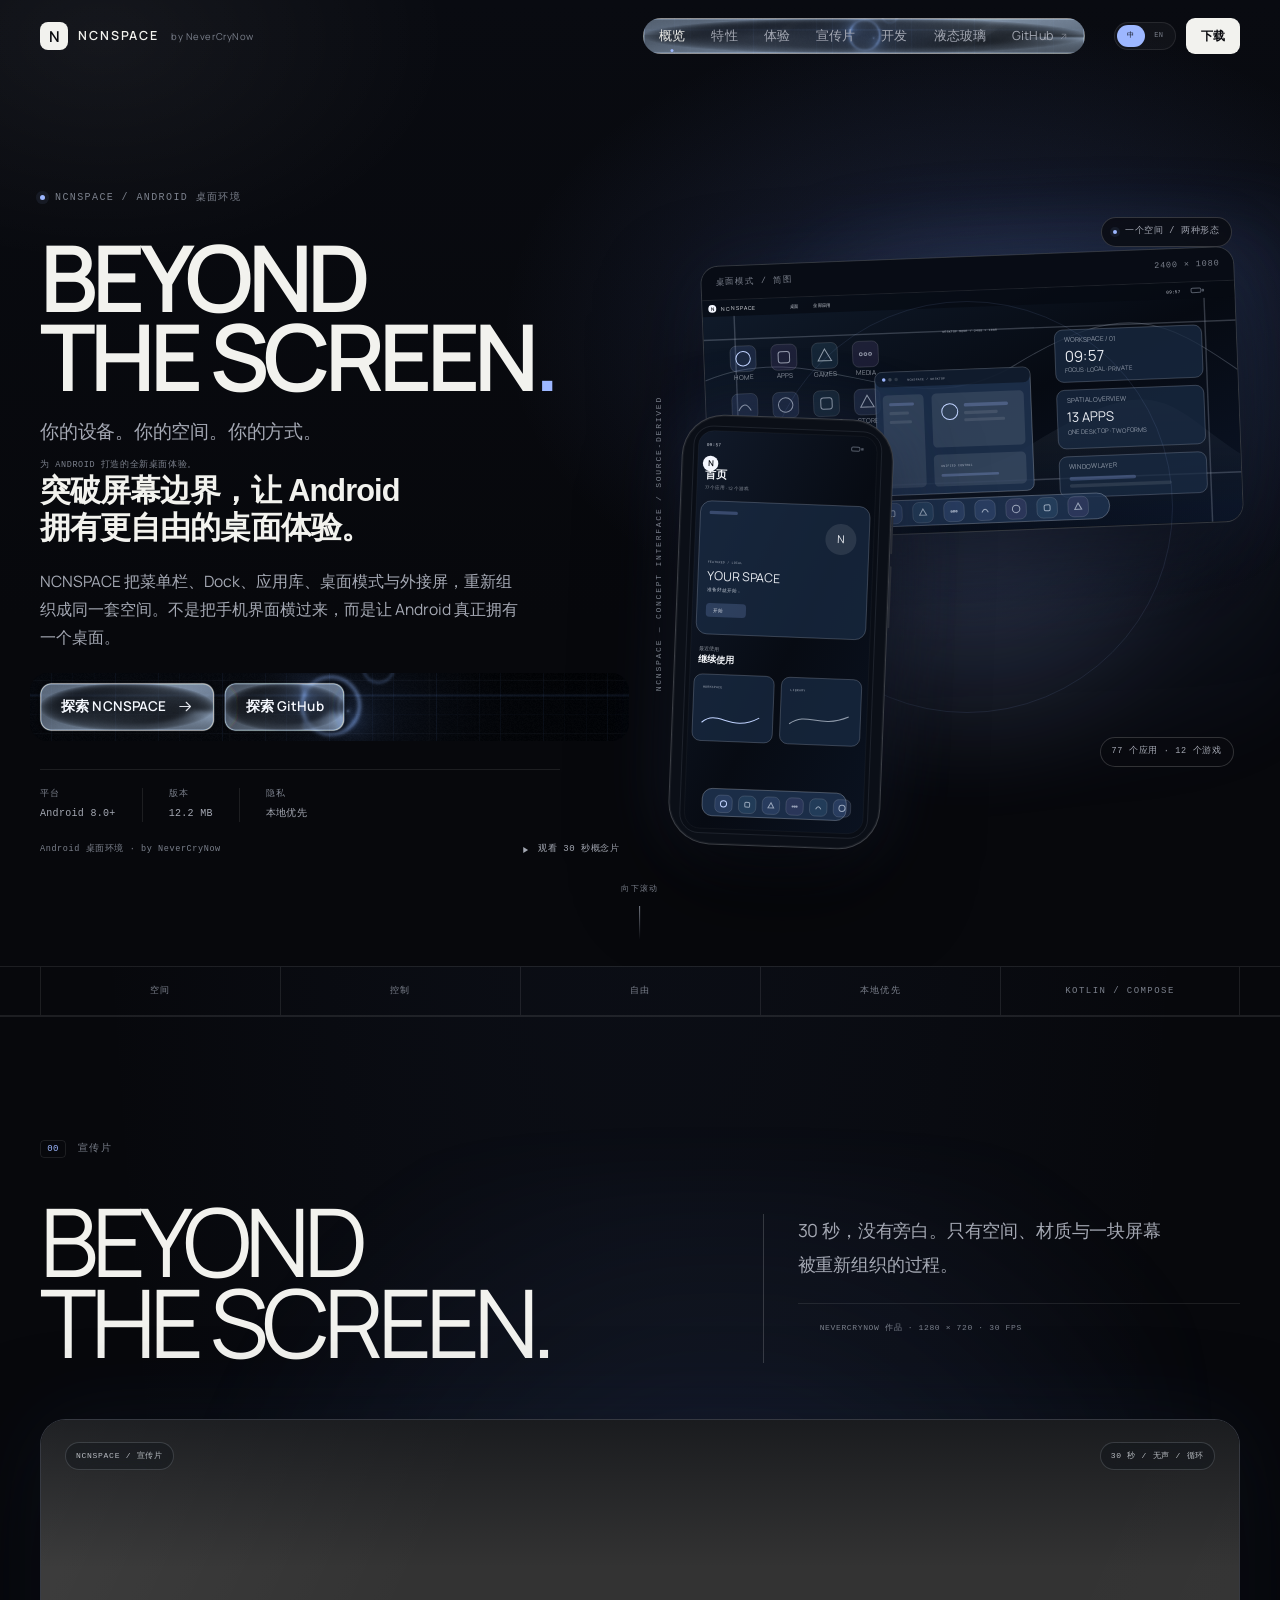
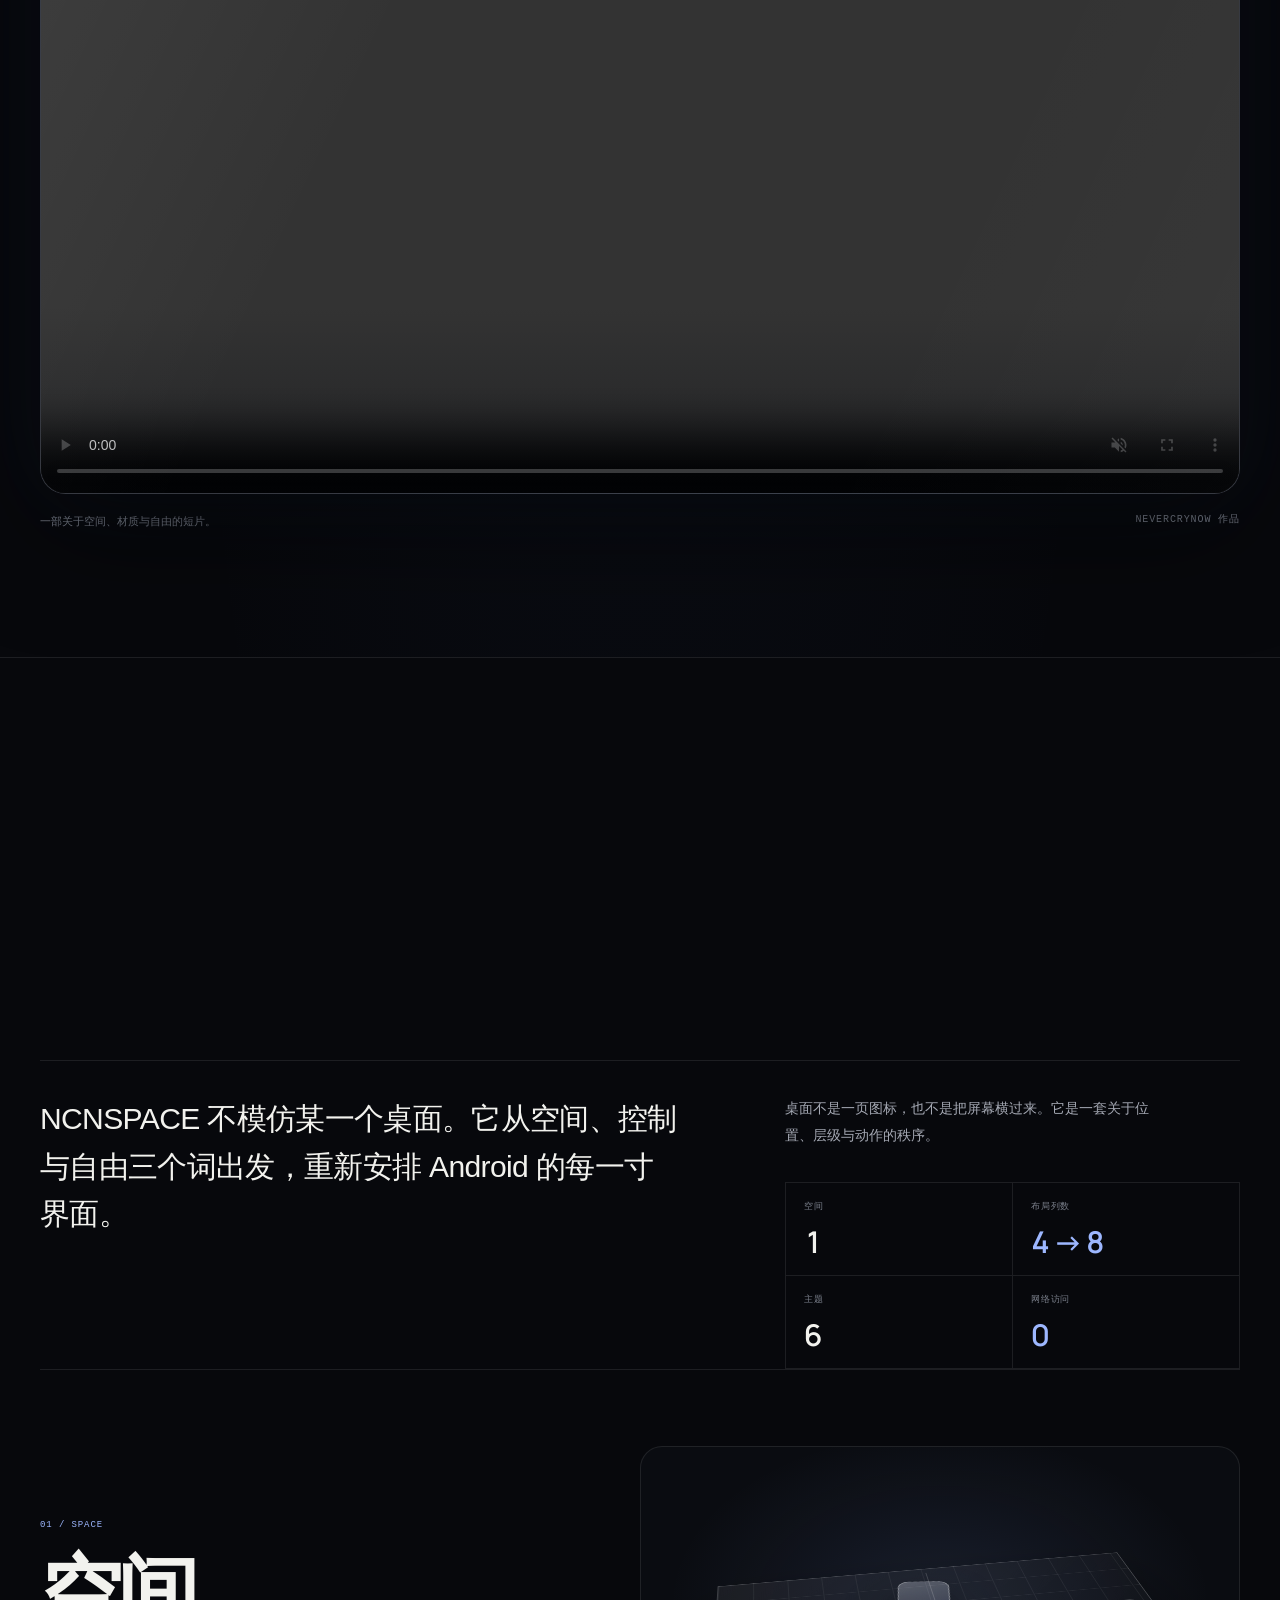
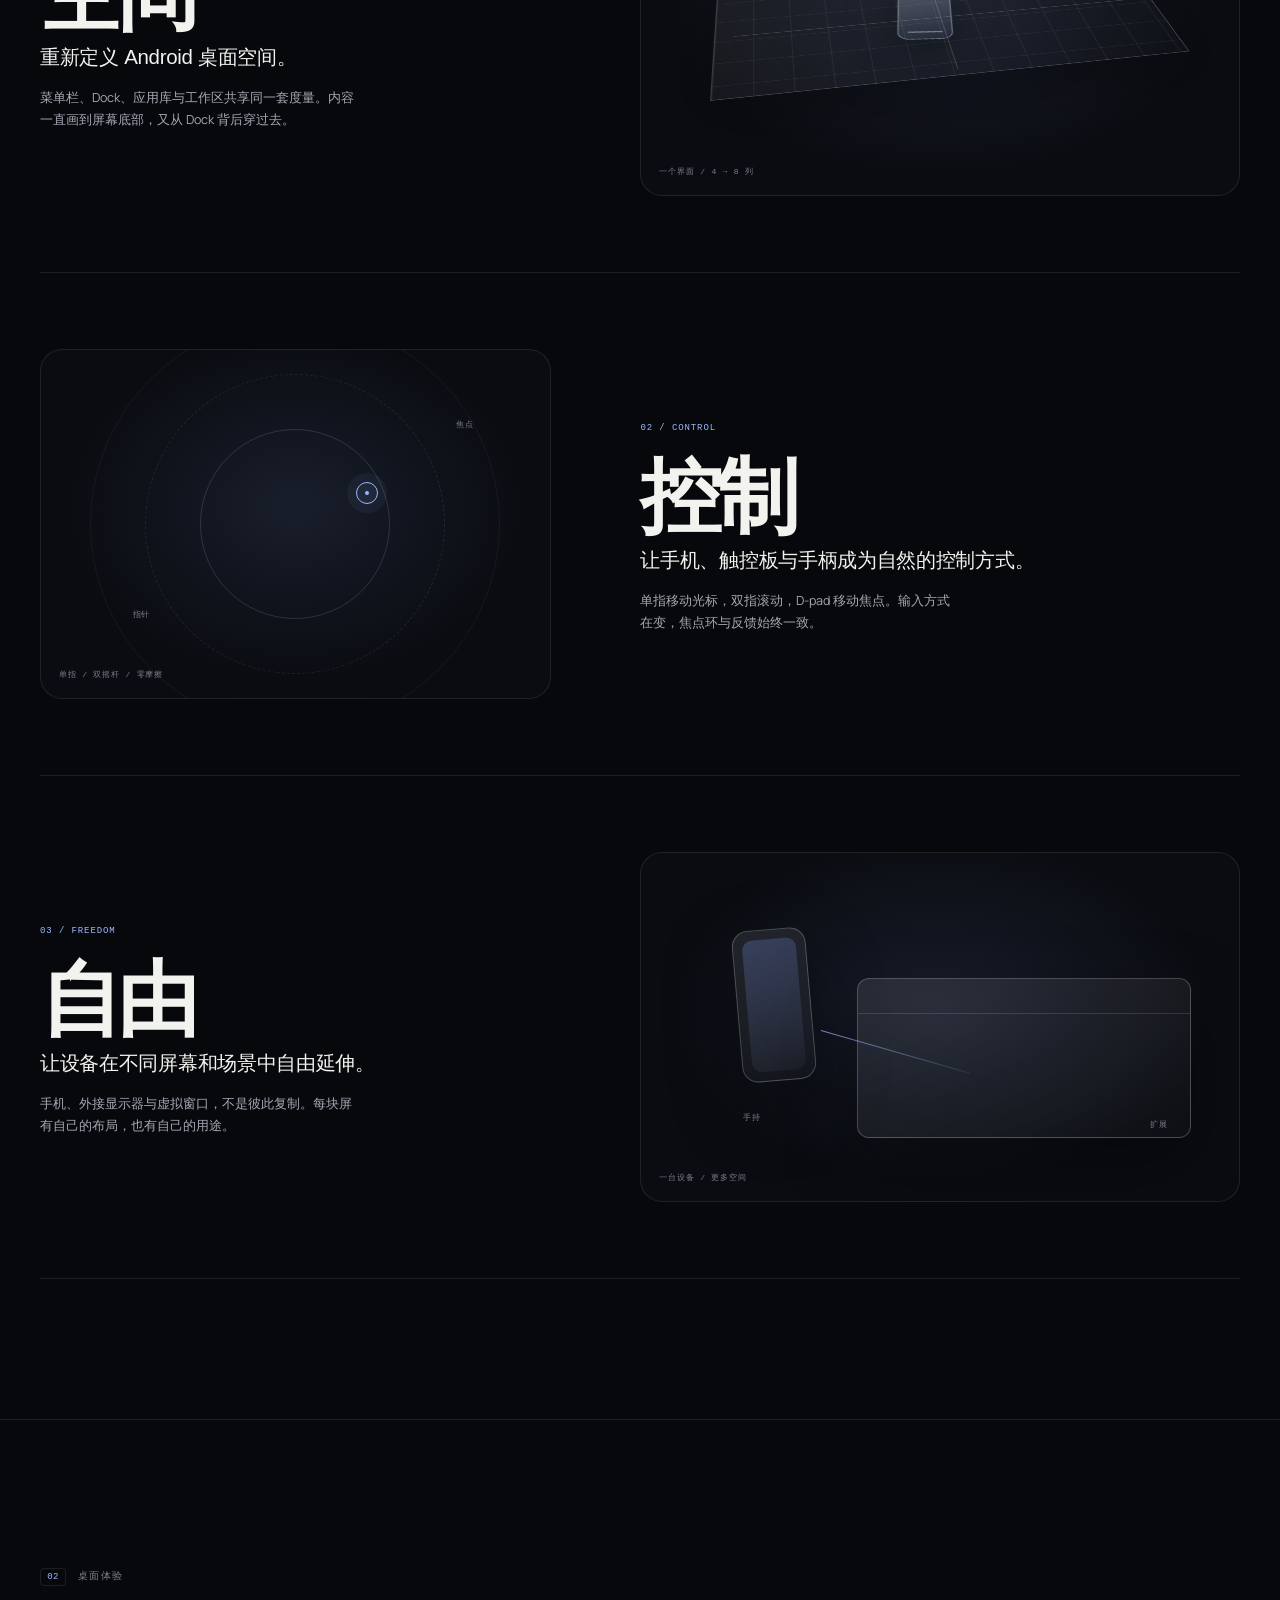
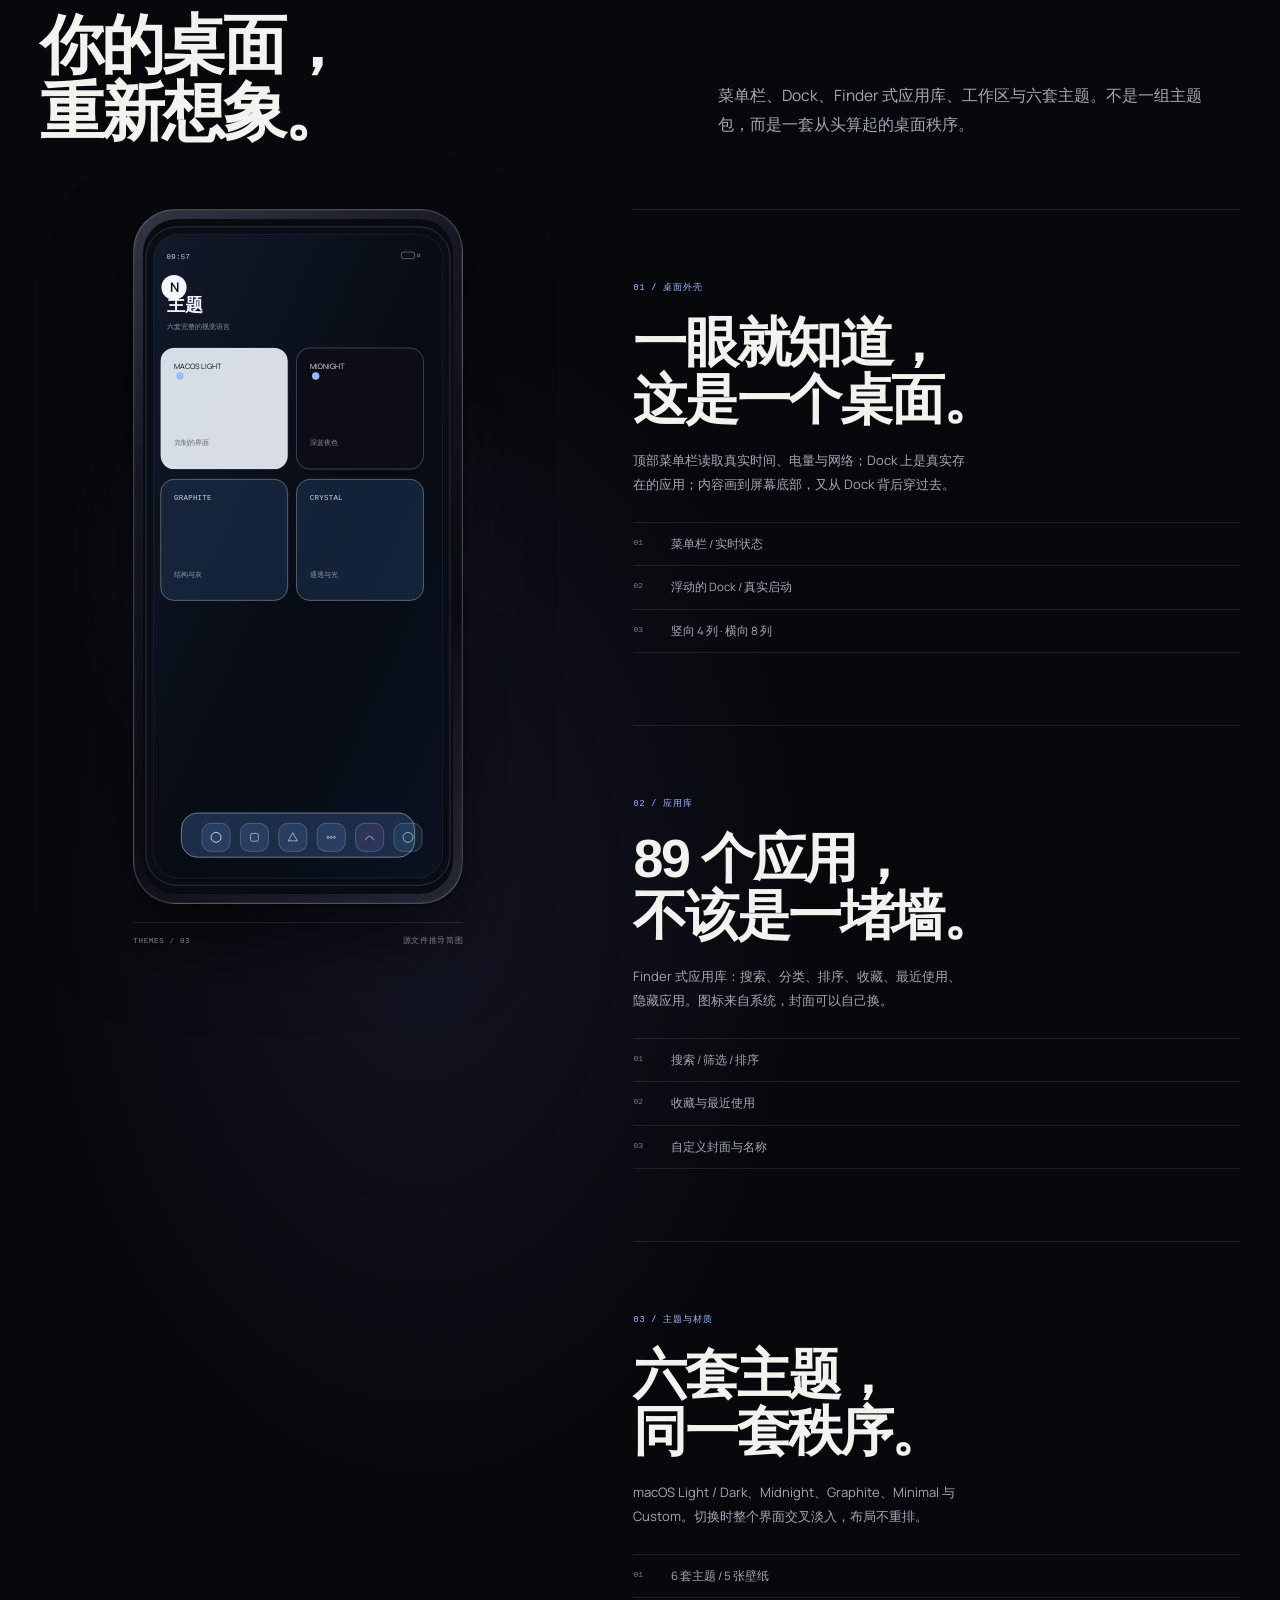
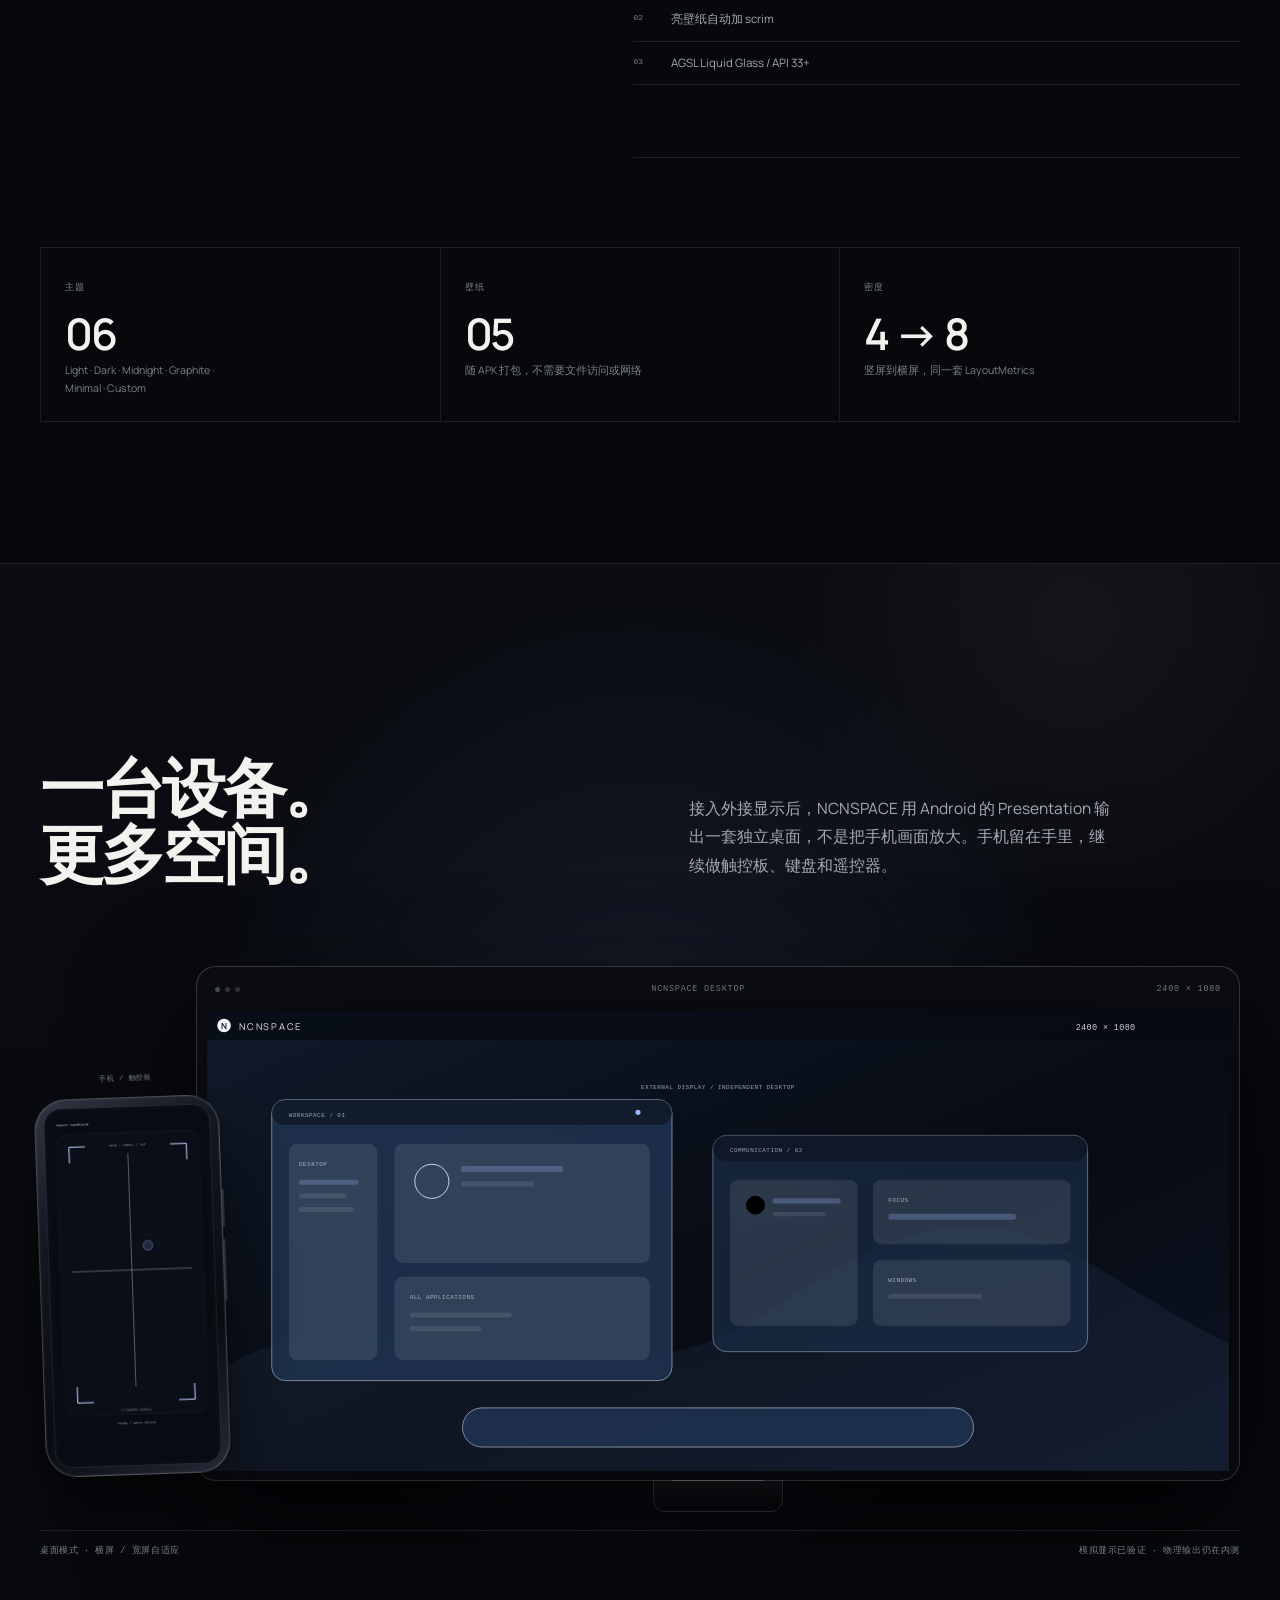
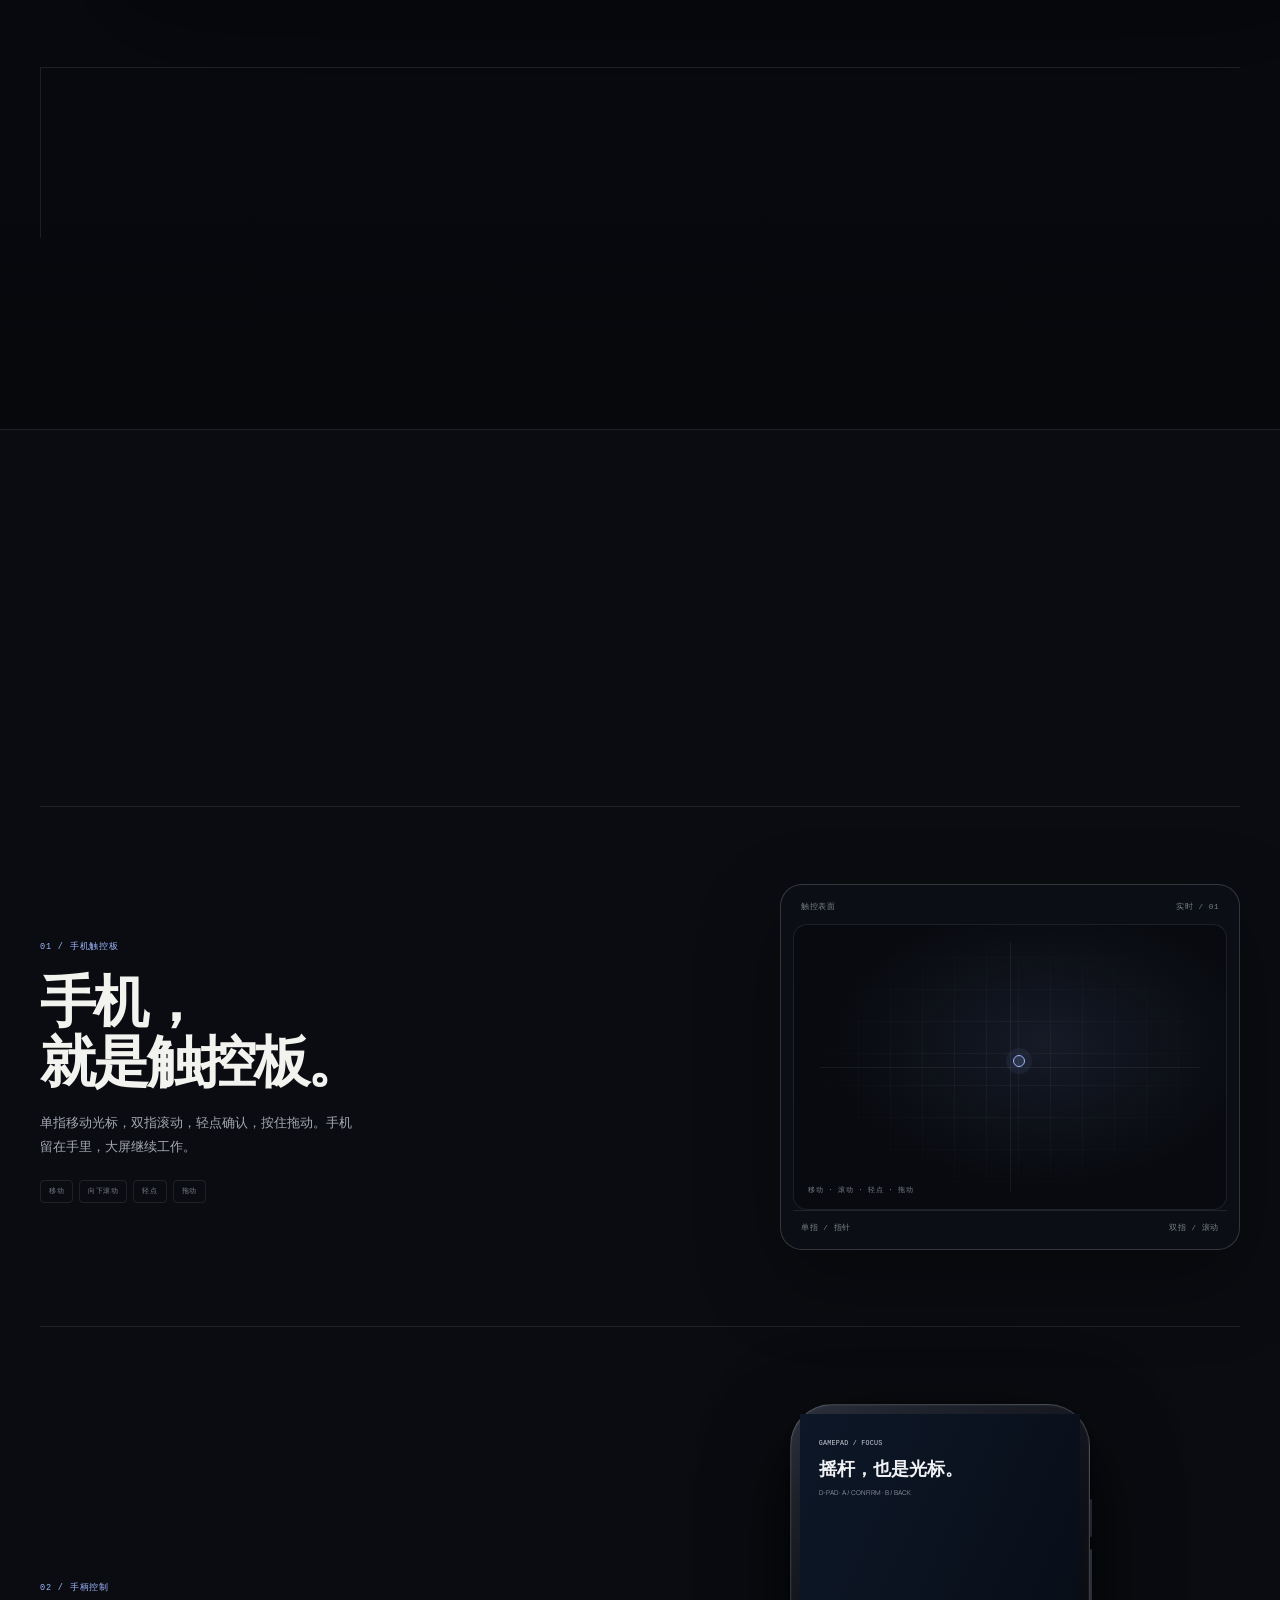
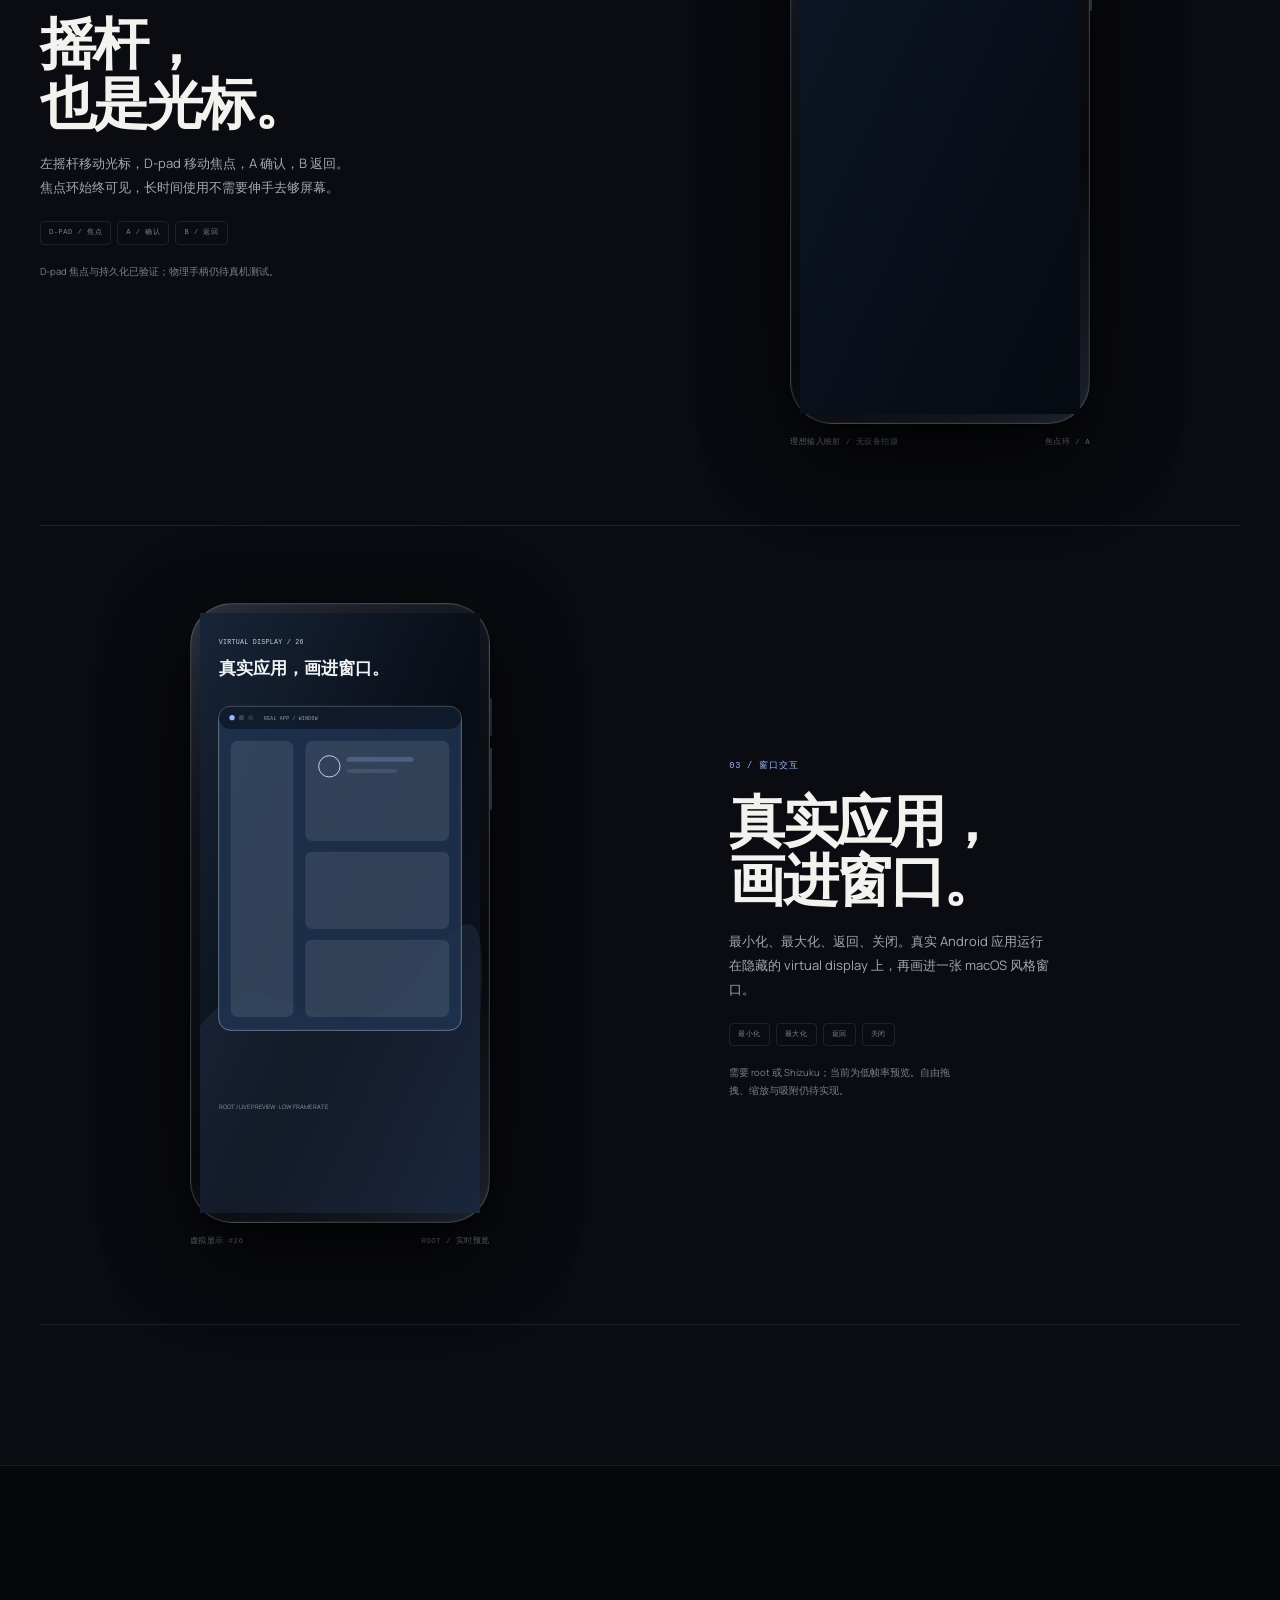
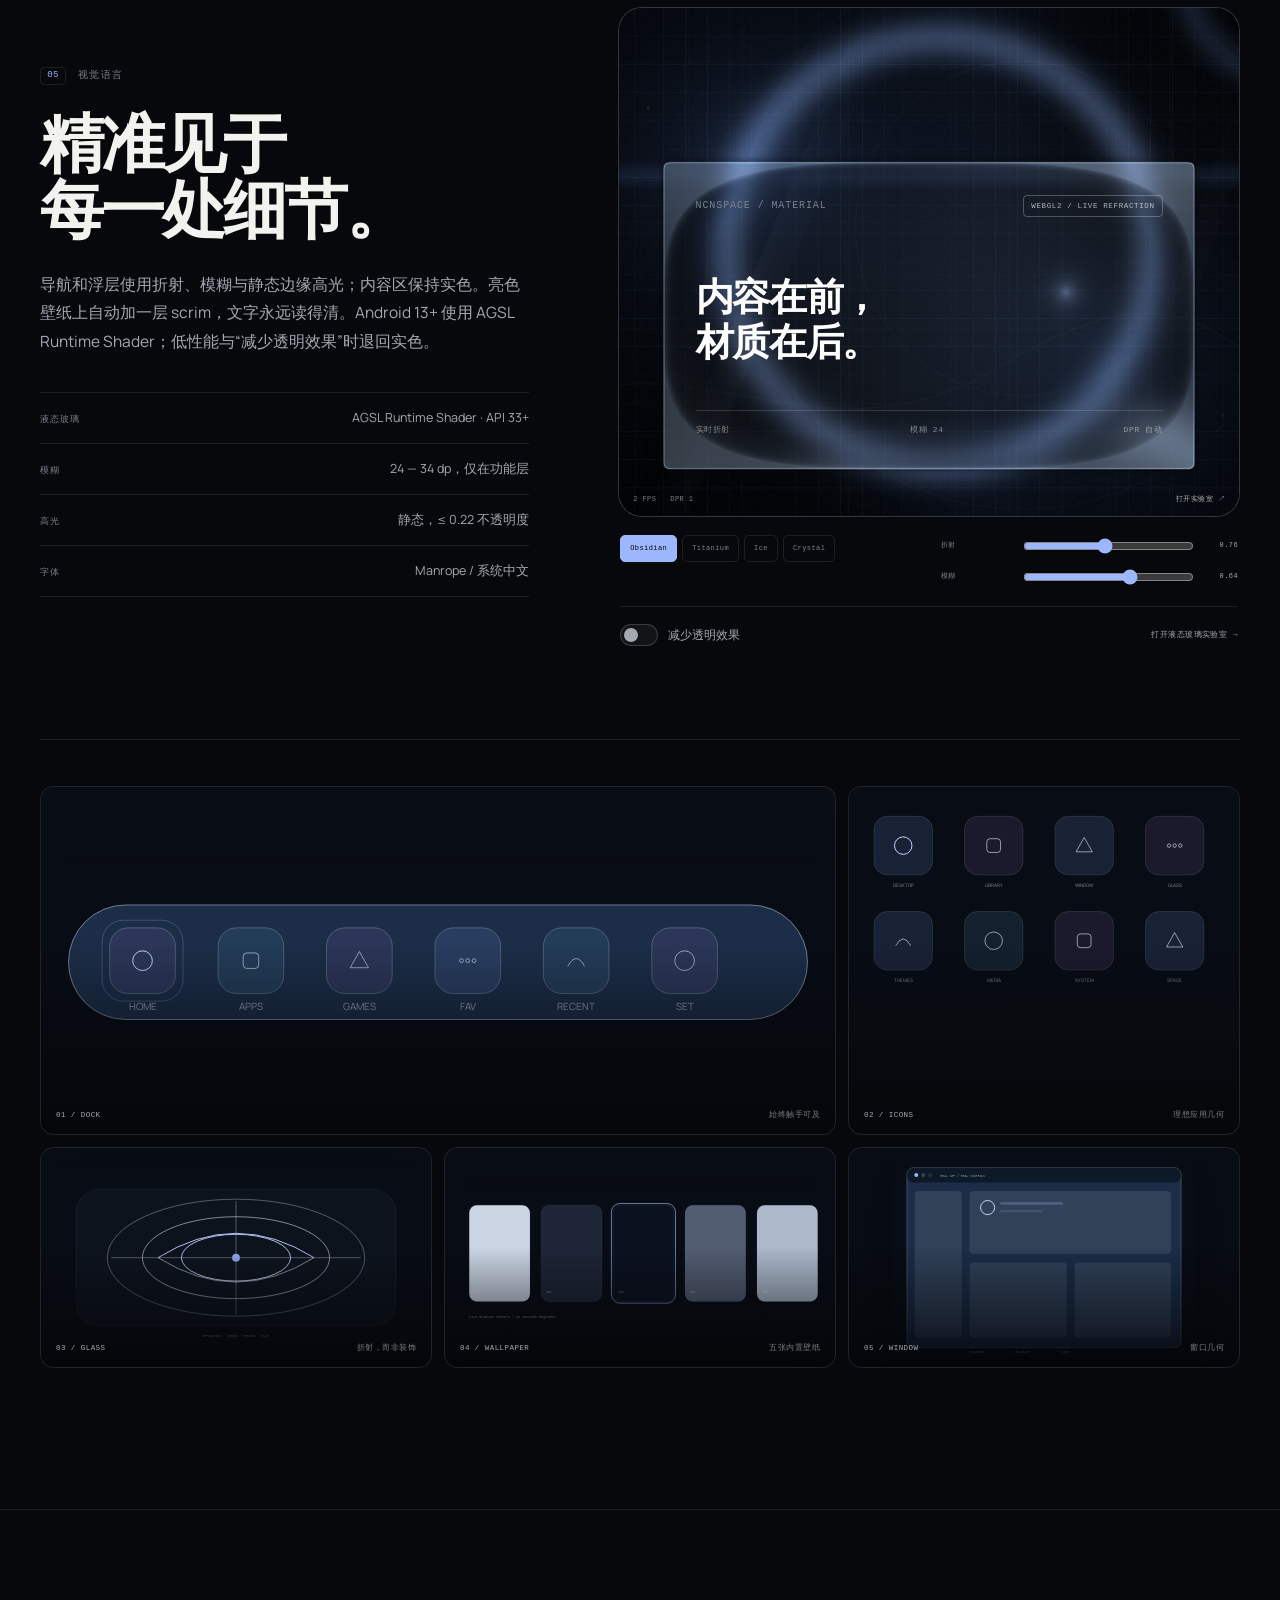
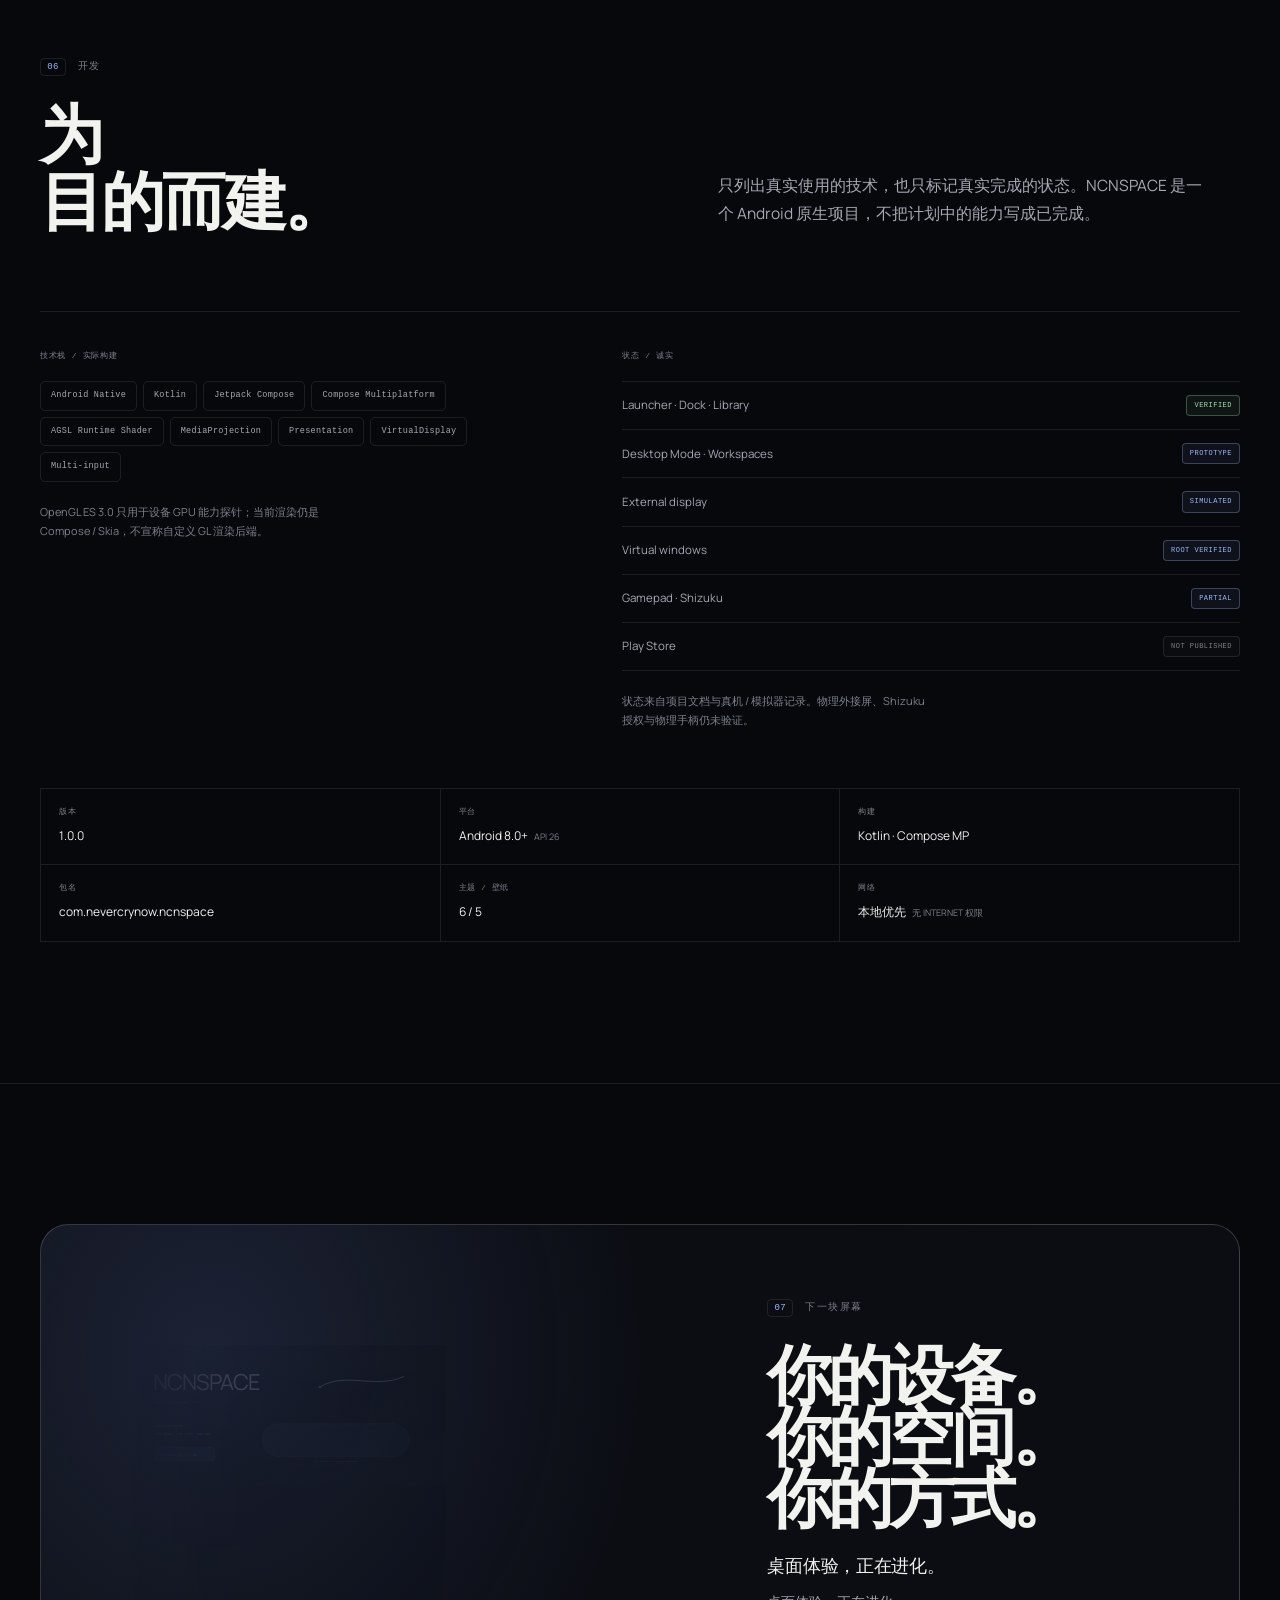
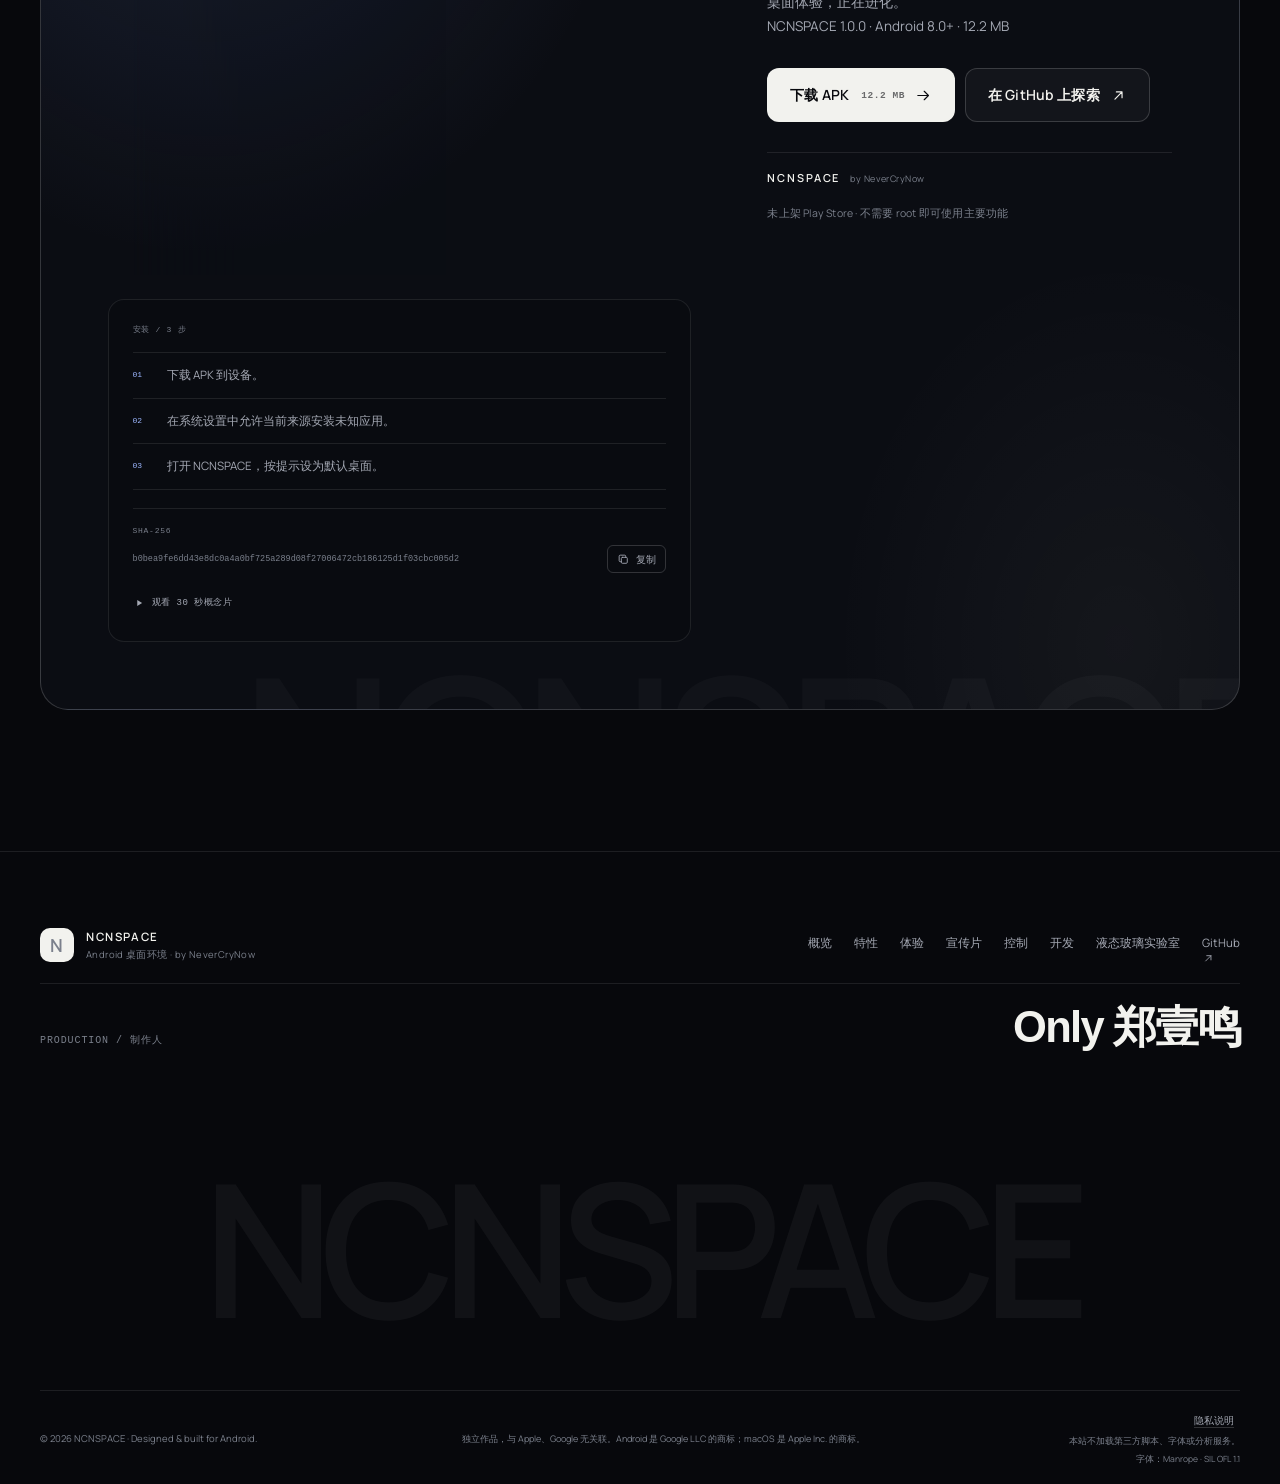
==== commit 18506755: "feat: inline 30s film on homepage; update official URLs" ====
--- a/index.html
+++ b/index.html
@@ -13,18 +13,18 @@
 <meta name="referrer" content="strict-origin-when-cross-origin">
 <meta http-equiv="Content-Security-Policy" content="default-src 'self'; img-src 'self' data:; media-src 'self'; font-src 'self'; style-src 'self' 'unsafe-inline'; script-src 'self' 'unsafe-inline'; connect-src 'self'; object-src 'none'; base-uri 'self'; form-action 'none'">
 <meta property="og:type" content="website">
-<meta property="og:url" content="https://zym-cpu.github.io/ncnspace/">
+<meta property="og:url" content="https://nevercrynow.github.io/ncnspace/">
 <meta property="og:site_name" content="NCNSPACE">
 <meta property="og:title" content="NCNSPACE — BEYOND THE SCREEN.">
 <meta property="og:description" content="突破屏幕边界，让 Android 拥有更自由的桌面体验。Android Desktop Environment by NeverCryNow.">
-<meta property="og:image" content="https://zym-cpu.github.io/ncnspace/assets/img/icon-512.png">
+<meta property="og:image" content="https://nevercrynow.github.io/ncnspace/assets/img/icon-512.png">
 <meta property="og:image:width" content="512">
 <meta property="og:image:height" content="512">
 <meta name="twitter:card" content="summary_large_image">
 <meta name="twitter:title" content="NCNSPACE — BEYOND THE SCREEN.">
 <meta name="twitter:description" content="Android Desktop Environment by NeverCryNow.">
-<meta name="twitter:image" content="https://zym-cpu.github.io/ncnspace/assets/img/icon-512.png">
-<link rel="canonical" href="https://zym-cpu.github.io/ncnspace/">
+<meta name="twitter:image" content="https://nevercrynow.github.io/ncnspace/assets/img/icon-512.png">
+<link rel="canonical" href="https://nevercrynow.github.io/ncnspace/">
 <link rel="icon" href="assets/img/icon-64.png" type="image/png">
 <link rel="apple-touch-icon" href="assets/img/icon-180.png">
 <link rel="manifest" href="manifest.webmanifest">
@@ -38,7 +38,7 @@
     document.documentElement.dataset.lang = savedLang;
   } catch (error) { document.documentElement.lang = 'zh-CN'; document.documentElement.dataset.lang = 'zh'; }
 </script>
-<link rel="stylesheet" href="styles.css?v=20261117g">
+<link rel="stylesheet" href="styles.css?v=20261117i">
 <script>document.documentElement.classList.replace('no-js', 'js');</script>
 <script type="application/ld+json">
 {
@@ -87,9 +87,10 @@
         <a href="#overview">Overview</a>
         <a href="#features">Features</a>
         <a href="#experience">Experience</a>
+        <a href="#film">Film</a>
         <a href="#development">Development</a>
         <a href="liquid-glass-lab/">Liquid Glass</a>
-        <a class="nav-external" href="https://github.com/zym-cpu/ncnspace" target="_blank" rel="noopener">GitHub <svg class="icon" aria-hidden="true"><use href="#i-external"/></svg></a>
+        <a class="nav-external" href="https://github.com/NevercRyNow/ncnspace" target="_blank" rel="noopener">GitHub <svg class="icon" aria-hidden="true"><use href="#i-external"/></svg></a>
       </nav>
     </div>
     <div class="header-actions">
@@ -123,10 +124,11 @@
     <a href="#overview"><span>01</span>Overview</a>
     <a href="#features"><span>02</span>Features</a>
     <a href="#experience"><span>03</span>Experience</a>
-    <a href="#development"><span>04</span>Development</a>
-    <a href="liquid-glass-lab/"><span>05</span>Liquid Glass</a>
-    <a href="https://github.com/zym-cpu/ncnspace" target="_blank" rel="noopener"><span>06</span>GitHub <svg class="icon" aria-hidden="true"><use href="#i-external"/></svg></a>
-    <a href="#download"><span>07</span>Download</a>
+    <a href="#film"><span>04</span>Film</a>
+    <a href="#development"><span>05</span>Development</a>
+    <a href="liquid-glass-lab/"><span>06</span>Liquid Glass</a>
+    <a href="https://github.com/NevercRyNow/ncnspace" target="_blank" rel="noopener"><span>07</span>GitHub <svg class="icon" aria-hidden="true"><use href="#i-external"/></svg></a>
+    <a href="#download"><span>08</span>Download</a>
   </nav>
   <div class="lang-switch mobile-lang" data-lang-switch role="group" aria-label="语言 / Language">
     <button type="button" data-lang="zh" aria-pressed="true">中文</button>
@@ -158,7 +160,7 @@
             Explore NCNSPACE
             <svg class="icon" aria-hidden="true"><use href="#i-arrow"/></svg>
           </a>
-          <a class="btn btn-secondary" href="https://github.com/zym-cpu/ncnspace" target="_blank" rel="noopener">Explore GitHub</a>
+          <a class="btn btn-secondary" href="https://github.com/NevercRyNow/ncnspace" target="_blank" rel="noopener">Explore GitHub</a>
         </div>
         <ul class="hero-meta" aria-label="产品概要">
           <li><span>Platform</span>Android 8.0+</li>
@@ -167,10 +169,10 @@
         </ul>
         <div class="hero-foot">
           <p class="hero-signature">Android Desktop Environment · by NeverCryNow</p>
-          <button class="text-link" type="button" data-open-film>
+          <a class="text-link" href="#film">
             <svg class="icon" aria-hidden="true"><use href="#i-play"/></svg>
             Watch the 30s film
-          </button>
+          </a>
         </div>
       </div>
 
@@ -297,6 +299,38 @@
     </div>
   </div>
 
+  <section class="film-section" id="film" aria-labelledby="film-title">
+    <div class="shell">
+      <div class="film-head">
+        <div class="film-heading">
+          <p class="section-label"><span>00</span>THE FILM</p>
+          <h2 class="film-title" id="film-title">BEYOND<br><span>THE SCREEN.</span></h2>
+        </div>
+        <div class="film-intro">
+          <p class="film-copy">30 秒，没有旁白。只有空间、材质与一块屏幕被重新组织的过程。</p>
+          <p class="film-meta">A FILM BY NEVERCRYNOW · 1280 × 720 · 30 FPS</p>
+        </div>
+      </div>
+      <div class="film-player" data-film-stage>
+        <video class="home-film" data-home-film controls muted loop playsinline preload="metadata" aria-label="NCNSPACE 30 秒宣传片">
+          <source src="assets/film.mp4" type="video/mp4">
+          你的浏览器不支持视频播放。
+        </video>
+        <div class="film-hud" aria-hidden="true">
+          <span>NCNSPACE / FILM</span>
+          <span>30 SEC / SILENT / LOOP</span>
+        </div>
+        <button class="film-play" type="button" data-film-toggle aria-label="播放宣传片">
+          <svg class="icon" aria-hidden="true"><use href="#i-play"/></svg>
+        </button>
+      </div>
+      <div class="film-foot">
+        <p>一部关于空间、材质与自由的短片。</p>
+        <span class="mono">A FILM BY NEVERCRYNOW</span>
+      </div>
+    </div>
+  </section>
+
   <section class="section philosophy" id="features">
     <div class="shell">
       <div class="section-head reveal">
@@ -743,7 +777,7 @@
       </div>
 
       <div class="material-demo reveal">
-        <div class="glass-scene glass-stage" data-glass-stage data-background="assets/img/stage-field.svg?v=20261117g" data-material="obsidian">
+        <div class="glass-scene glass-stage" data-glass-stage data-background="assets/img/stage-field.svg?v=20261117i" data-material="obsidian">
           <canvas class="liquid-canvas" data-liquid-canvas aria-hidden="true"></canvas>
           <div class="glass-wall" aria-hidden="true"></div>
           <div class="glass-panel" data-liquid-target>
@@ -936,7 +970,7 @@
               <span class="btn-meta">12.2 MB</span>
               <svg class="icon" aria-hidden="true"><use href="#i-arrow"/></svg>
             </a>
-            <a class="btn btn-secondary btn-large" href="https://github.com/zym-cpu/ncnspace" target="_blank" rel="noopener">
+            <a class="btn btn-secondary btn-large" href="https://github.com/NevercRyNow/ncnspace" target="_blank" rel="noopener">
               Explore on GitHub
               <svg class="icon" aria-hidden="true"><use href="#i-external"/></svg>
             </a>
@@ -958,10 +992,10 @@
               <svg class="icon" aria-hidden="true"><use href="#i-copy"/></svg><span>复制</span>
             </button>
           </div>
-          <button class="text-link film-link" type="button" data-open-film>
+          <a class="text-link film-link" href="#film">
             <svg class="icon" aria-hidden="true"><use href="#i-play"/></svg>
             Watch the 30s film
-          </button>
+          </a>
         </div>
       </div>
     </div>
@@ -979,10 +1013,11 @@
         <a href="#overview">Overview</a>
         <a href="#features">Features</a>
         <a href="#experience">Experience</a>
+        <a href="#film">Film</a>
         <a href="#control">Control</a>
         <a href="#development">Development</a>
         <a href="liquid-glass-lab/">Liquid Glass Lab</a>
-        <a href="https://github.com/zym-cpu/ncnspace" target="_blank" rel="noopener">GitHub <svg class="icon" aria-hidden="true"><use href="#i-external"/></svg></a>
+        <a href="https://github.com/NevercRyNow/ncnspace" target="_blank" rel="noopener">GitHub <svg class="icon" aria-hidden="true"><use href="#i-external"/></svg></a>
       </nav>
     </div>
     <div class="footer-credits reveal">
@@ -1004,21 +1039,7 @@
 
 
 
-<dialog class="film-dialog" id="film-dialog" aria-labelledby="film-title">
-  <button class="dialog-close" type="button" data-close-dialog aria-label="关闭影片">
-    <svg class="icon" aria-hidden="true"><use href="#i-close"/></svg>
-  </button>
-  <div class="film-frame">
-    <video id="film-video" controls playsinline preload="none">
-      <source src="assets/film.mp4" type="video/mp4">
-      你的浏览器不支持视频播放。
-    </video>
-  </div>
-  <div class="film-meta">
-    <div><h2 id="film-title">NCNSPACE — BEYOND THE SCREEN</h2><p>30 秒无声概念片 · 1280 × 720 · 30 fps</p></div>
-    <span class="mono">A FILM BY NEVERCRYNOW</span>
-  </div>
-</dialog>
+
 
 <dialog class="privacy-dialog" id="privacy-dialog" aria-labelledby="privacy-title">
   <button class="dialog-close dialog-close-dark" type="button" data-close-dialog aria-label="关闭隐私说明">
@@ -1034,10 +1055,10 @@
   </div>
 </dialog>
 
-<script src="i18n.js?v=20261117g" defer></script>
-<script src="main.js?v=20261117g" defer></script>
-<script type="module" src="engine/stage.js?v=20261117g"></script>
-<script type="module" src="engine/nav.js?v=20261117g"></script>
-<script type="module" src="engine/actions.js?v=20261117g"></script>
+<script src="i18n.js?v=20261117i" defer></script>
+<script src="main.js?v=20261117i" defer></script>
+<script type="module" src="engine/stage.js?v=20261117i"></script>
+<script type="module" src="engine/nav.js?v=20261117i"></script>
+<script type="module" src="engine/actions.js?v=20261117i"></script>
 </body>
 </html>
--- a/styles.css
+++ b/styles.css
@@ -3208,3 +3208,157 @@
 @media (max-width: 720px) {
   .actions-liquid-canvas { border-radius: 14px; }
 }
+
+/* =========================================================
+   Homepage film — the 30s concept piece, inline
+   ========================================================= */
+.film-section {
+  position: relative;
+  padding: clamp(72px, 9vw, 124px) 0 clamp(76px, 10vw, 132px);
+  border-top: 1px solid var(--line);
+  overflow: hidden;
+}
+.film-section::before {
+  content: "";
+  position: absolute;
+  inset: 12% 8% 8%;
+  z-index: 0;
+  pointer-events: none;
+  background: radial-gradient(ellipse at 58% 42%, rgba(94, 127, 205, 0.14), transparent 62%);
+  filter: blur(28px);
+}
+.film-section > .shell { position: relative; z-index: 1; }
+.film-head {
+  display: grid;
+  grid-template-columns: minmax(0, 1.15fr) minmax(0, 0.85fr);
+  gap: clamp(28px, 6vw, 88px);
+  align-items: end;
+  margin-bottom: clamp(30px, 4.5vw, 56px);
+}
+.film-title {
+  margin: 16px 0 0;
+  font-family: var(--font-display);
+  font-size: clamp(48px, 7.4vw, 108px);
+  font-weight: 500;
+  line-height: 0.86;
+  letter-spacing: -0.065em;
+  color: var(--text);
+}
+.film-title span { color: var(--text); }
+.film-intro {
+  padding: 0 0 8px clamp(18px, 3vw, 34px);
+  border-left: 1px solid var(--line-strong);
+}
+.film-copy {
+  max-width: 34ch;
+  color: var(--text-2);
+  font-size: clamp(15px, 1.55vw, 18px);
+  line-height: 1.85;
+  letter-spacing: -0.01em;
+}
+.film-meta {
+  margin-top: 22px;
+  color: var(--text-3);
+  font-family: var(--mono);
+  font-size: 8px;
+  letter-spacing: 0.08em;
+}
+.film-player {
+  position: relative;
+  aspect-ratio: 16 / 9;
+  overflow: hidden;
+  border: 1px solid rgba(226, 236, 255, 0.22);
+  border-radius: clamp(16px, 2vw, 28px);
+  background:
+    radial-gradient(ellipse at 60% 35%, rgba(116, 145, 214, 0.18), transparent 58%),
+    #05070c;
+  box-shadow:
+    0 38px 110px rgba(0, 0, 0, 0.52),
+    0 0 0 1px rgba(255, 255, 255, 0.035) inset,
+    0 0 90px rgba(82, 116, 190, 0.10);
+}
+.home-film {
+  display: block;
+  width: 100%;
+  height: 100%;
+  object-fit: cover;
+  background: #05070c;
+}
+.film-player::after {
+  content: "";
+  position: absolute;
+  inset: 0;
+  pointer-events: none;
+  background:
+    linear-gradient(to bottom, rgba(3, 6, 12, 0.52), transparent 22%, transparent 72%, rgba(3, 6, 12, 0.34)),
+    linear-gradient(115deg, rgba(255, 255, 255, 0.055), transparent 30%, transparent 72%, rgba(255, 255, 255, 0.025));
+}
+.film-hud {
+  position: absolute;
+  top: clamp(14px, 2vw, 22px);
+  left: clamp(14px, 2vw, 24px);
+  right: clamp(14px, 2vw, 24px);
+  z-index: 2;
+  display: flex;
+  justify-content: space-between;
+  gap: 16px;
+  pointer-events: none;
+  color: rgba(245, 249, 255, 0.72);
+  font-family: var(--mono);
+  font-size: 8px;
+  letter-spacing: 0.09em;
+}
+.film-hud span {
+  padding: 7px 10px;
+  border: 1px solid rgba(235, 243, 255, 0.16);
+  border-radius: 999px;
+  background: rgba(7, 11, 18, 0.28);
+  -webkit-backdrop-filter: blur(14px) saturate(130%);
+  backdrop-filter: blur(14px) saturate(130%);
+}
+.film-play {
+  position: absolute;
+  top: 50%;
+  left: 50%;
+  z-index: 3;
+  display: grid;
+  place-items: center;
+  width: clamp(62px, 7vw, 88px);
+  height: clamp(62px, 7vw, 88px);
+  margin: 0;
+  padding: 0;
+  border: 1px solid rgba(255, 255, 255, 0.34);
+  border-radius: 50%;
+  color: #f7faff;
+  background: rgba(8, 13, 22, 0.22);
+  -webkit-backdrop-filter: blur(18px) saturate(140%);
+  backdrop-filter: blur(18px) saturate(140%);
+  box-shadow:
+    0 18px 50px rgba(0, 0, 0, 0.35),
+    inset 0 1px 0 rgba(255, 255, 255, 0.22),
+    0 0 0 1px rgba(255, 255, 255, 0.05);
+  transform: translate(-50%, -50%);
+  transition: opacity 260ms var(--ease), transform 260ms var(--ease), background 260ms var(--ease);
+}
+.film-play:hover { background: rgba(22, 35, 56, 0.36); transform: translate(-50%, -50%) scale(1.04); }
+.film-play svg { width: 24px; height: 24px; margin-left: 3px; }
+.film-player.is-playing .film-play { opacity: 0; pointer-events: none; transform: translate(-50%, -50%) scale(0.88); }
+.film-foot {
+  display: flex;
+  justify-content: space-between;
+  gap: 20px;
+  margin-top: 18px;
+  color: var(--text-3);
+  font-size: 11px;
+}
+.film-foot .mono { color: var(--text-3); }
+@media (max-width: 980px) {
+  .film-head { grid-template-columns: 1fr; gap: 28px; }
+  .film-intro { padding-left: 18px; }
+  .film-title { font-size: clamp(46px, 10.5vw, 78px); }
+}
+@media (max-width: 600px) {
+  .film-hud { font-size: 6px; }
+  .film-hud span { padding: 5px 7px; }
+  .film-foot { flex-direction: column; gap: 8px; }
+}
